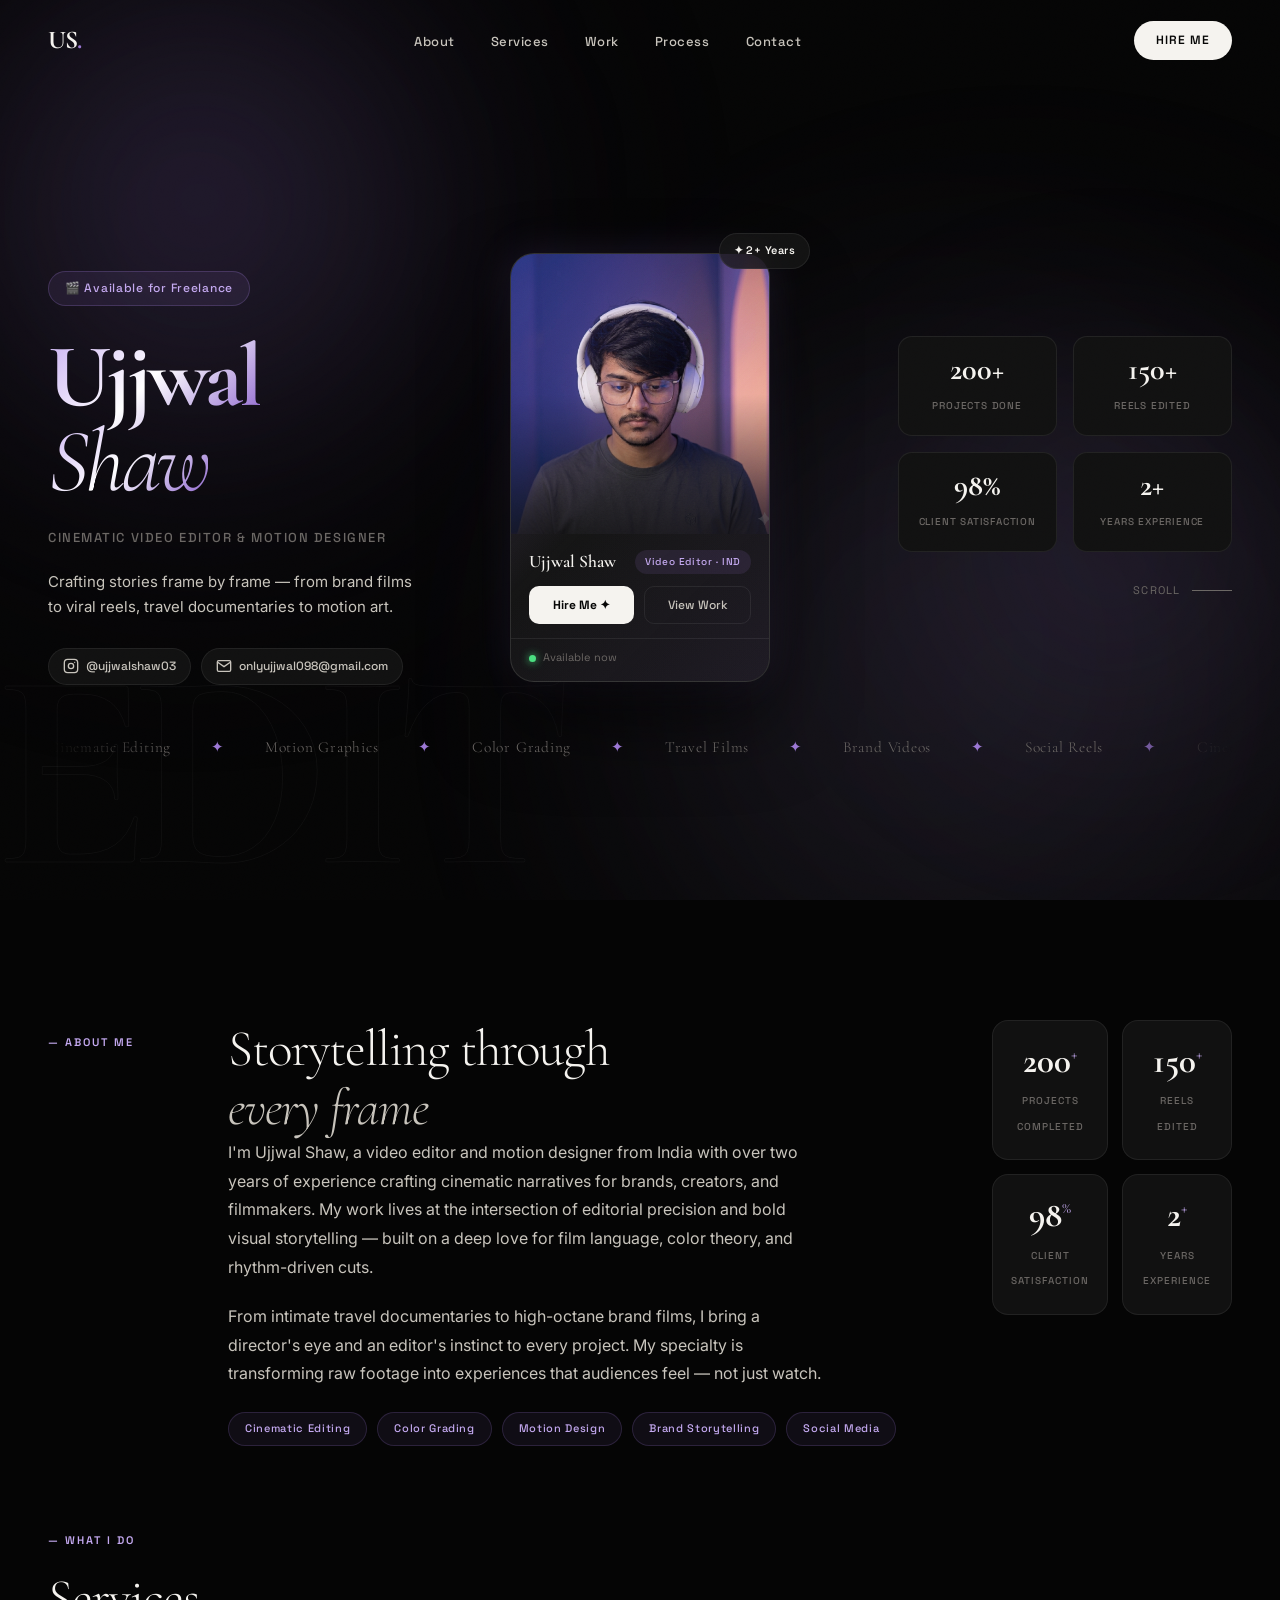
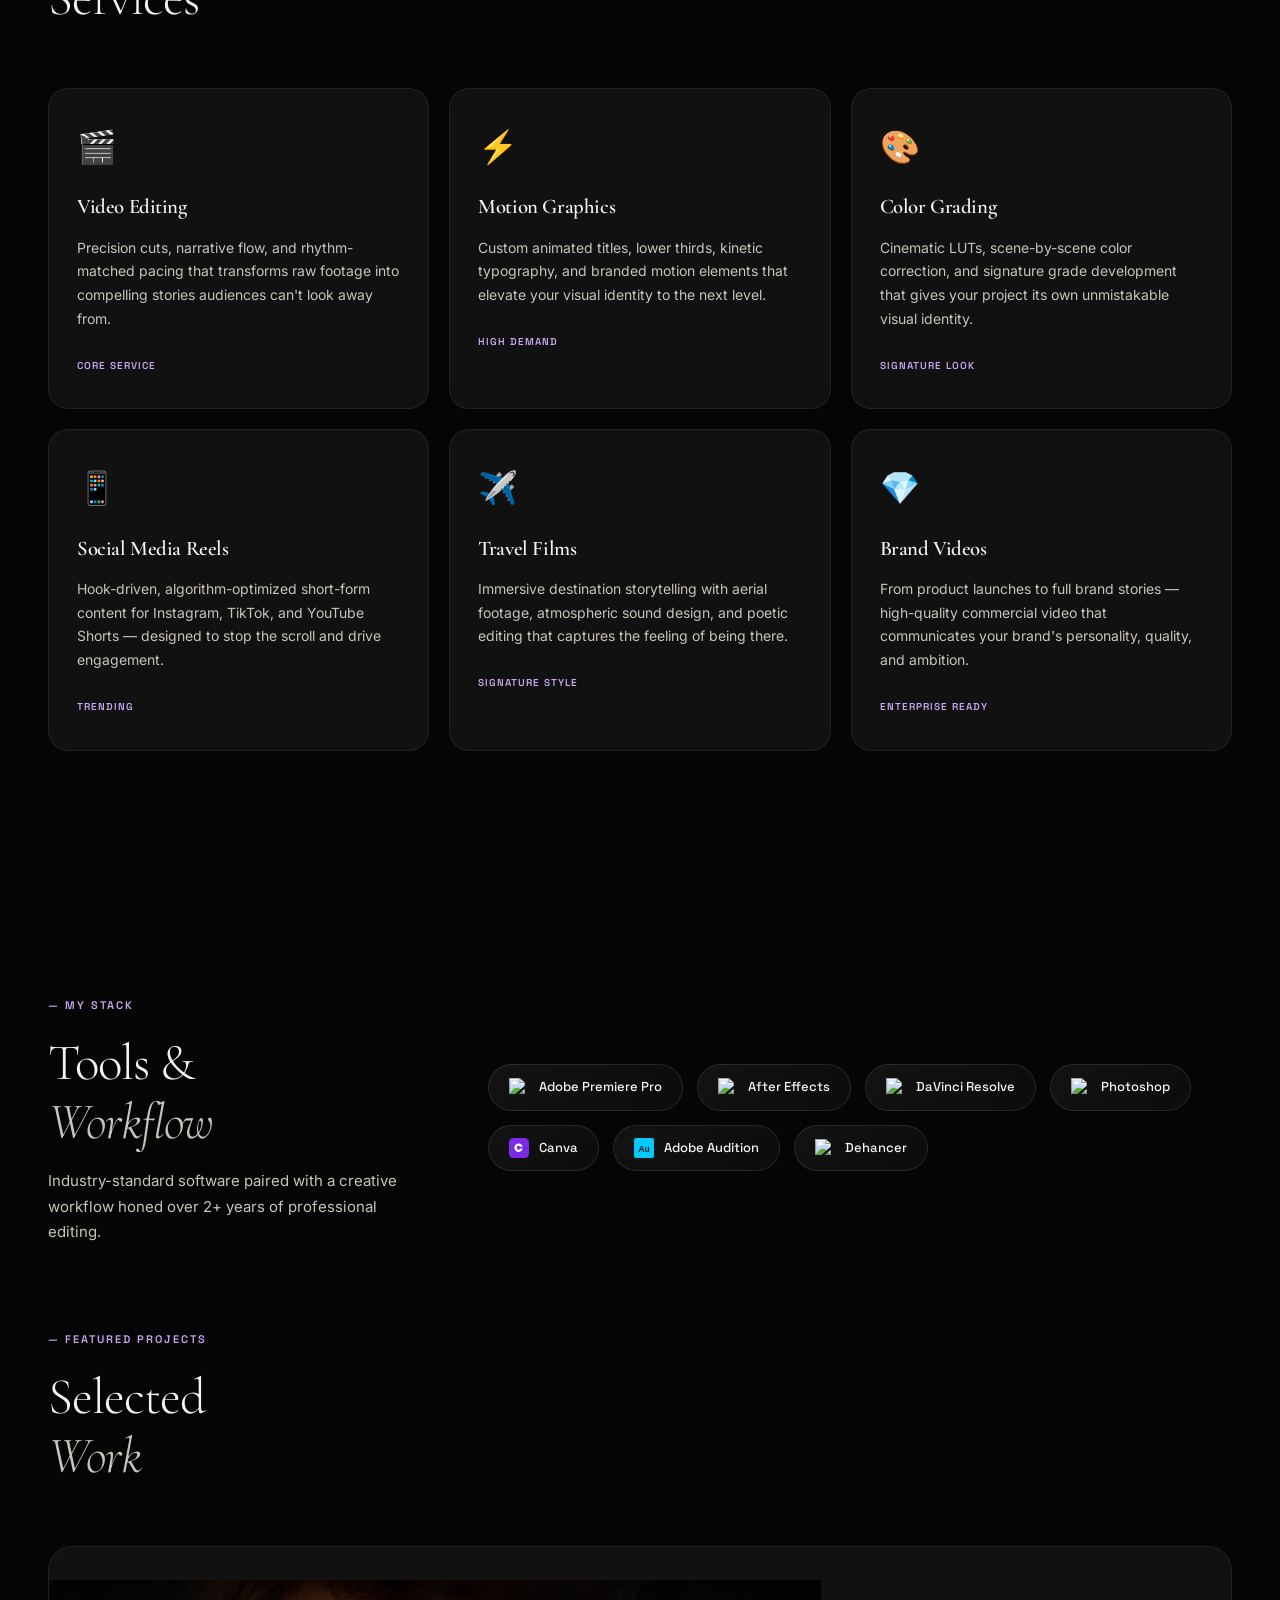
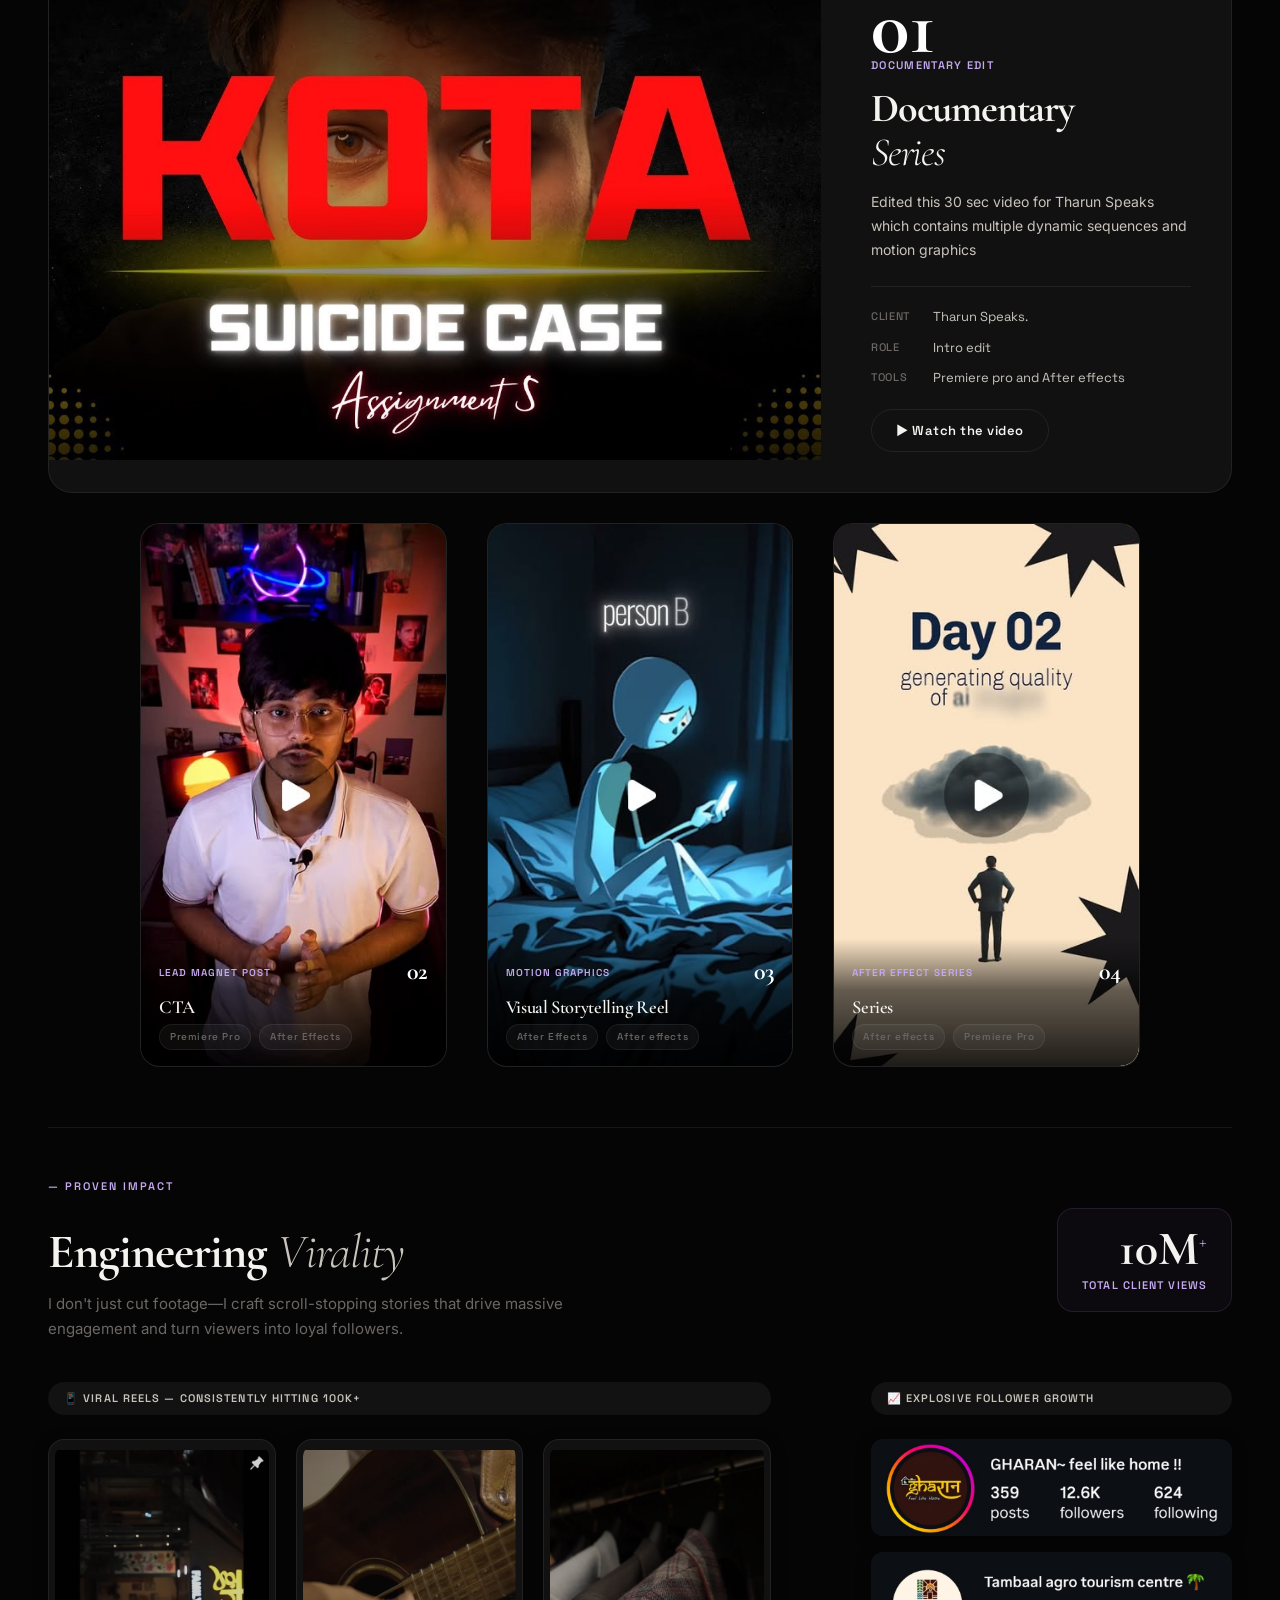
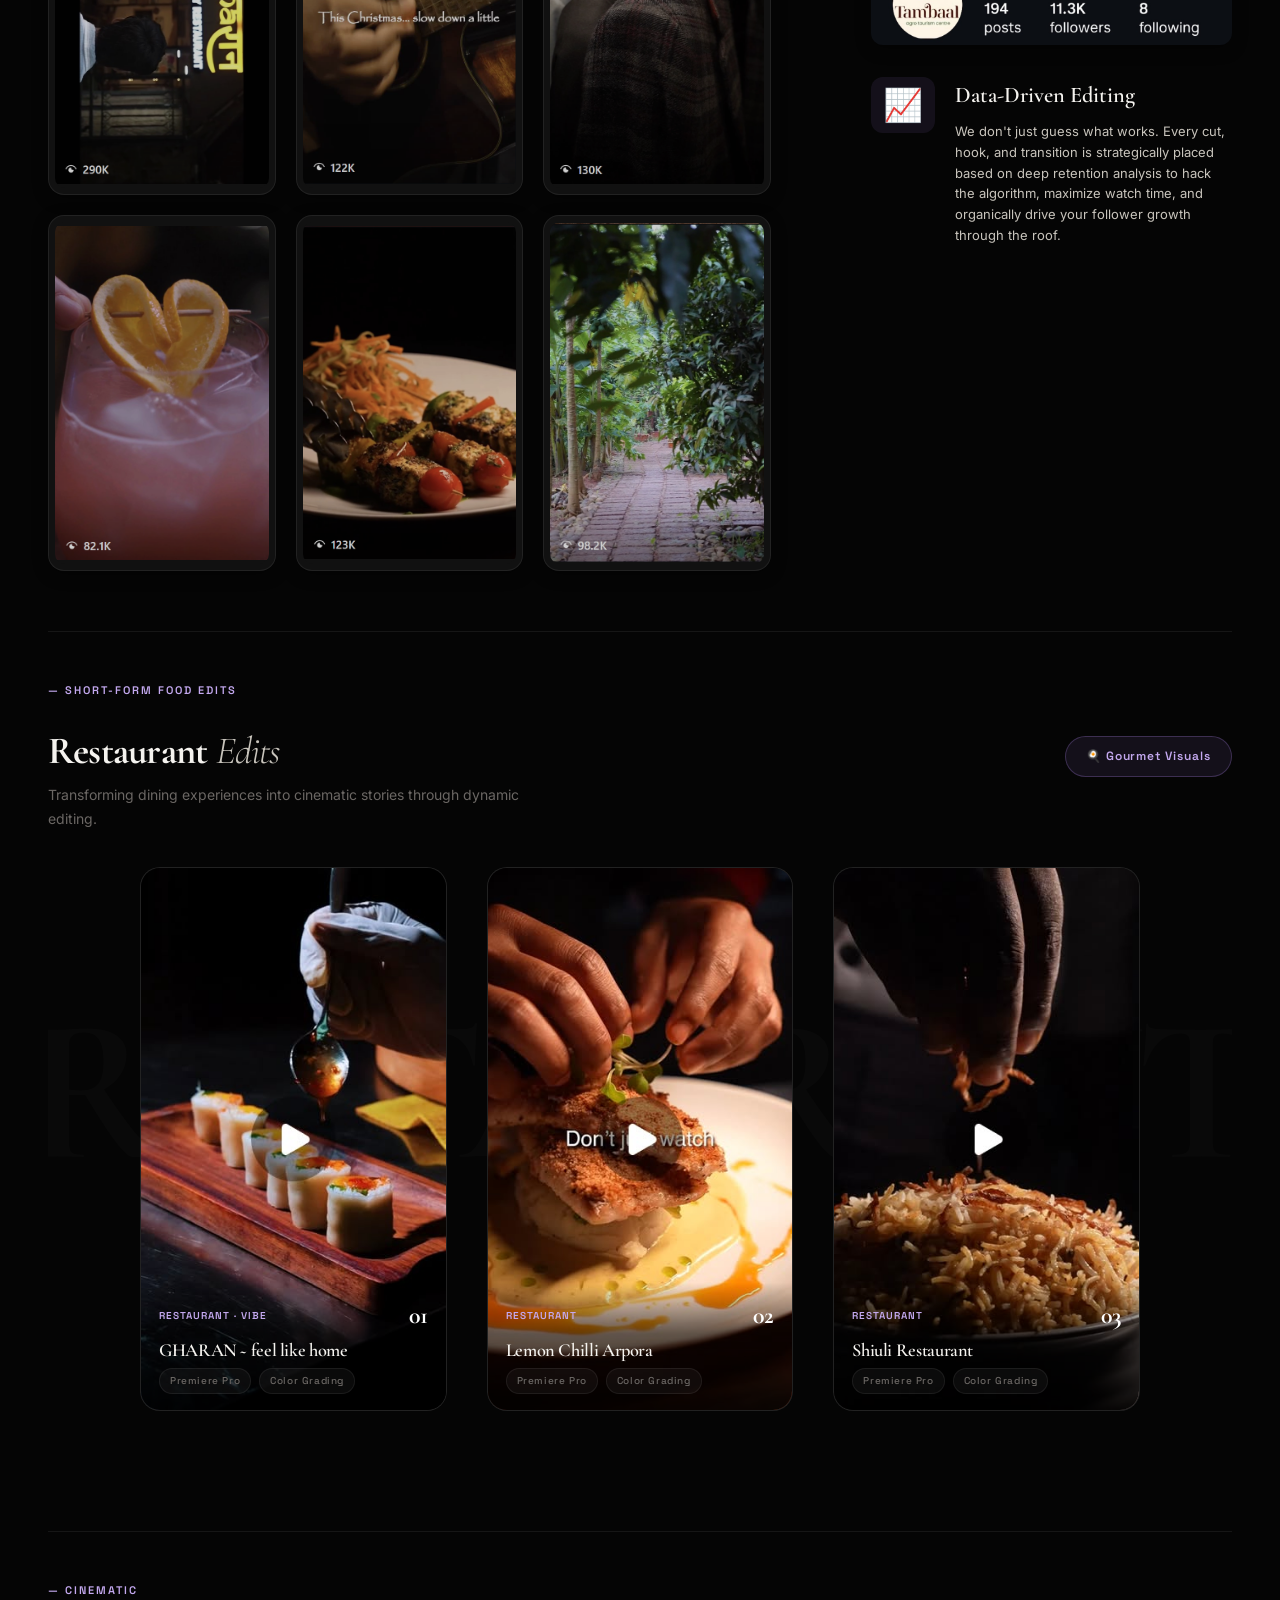
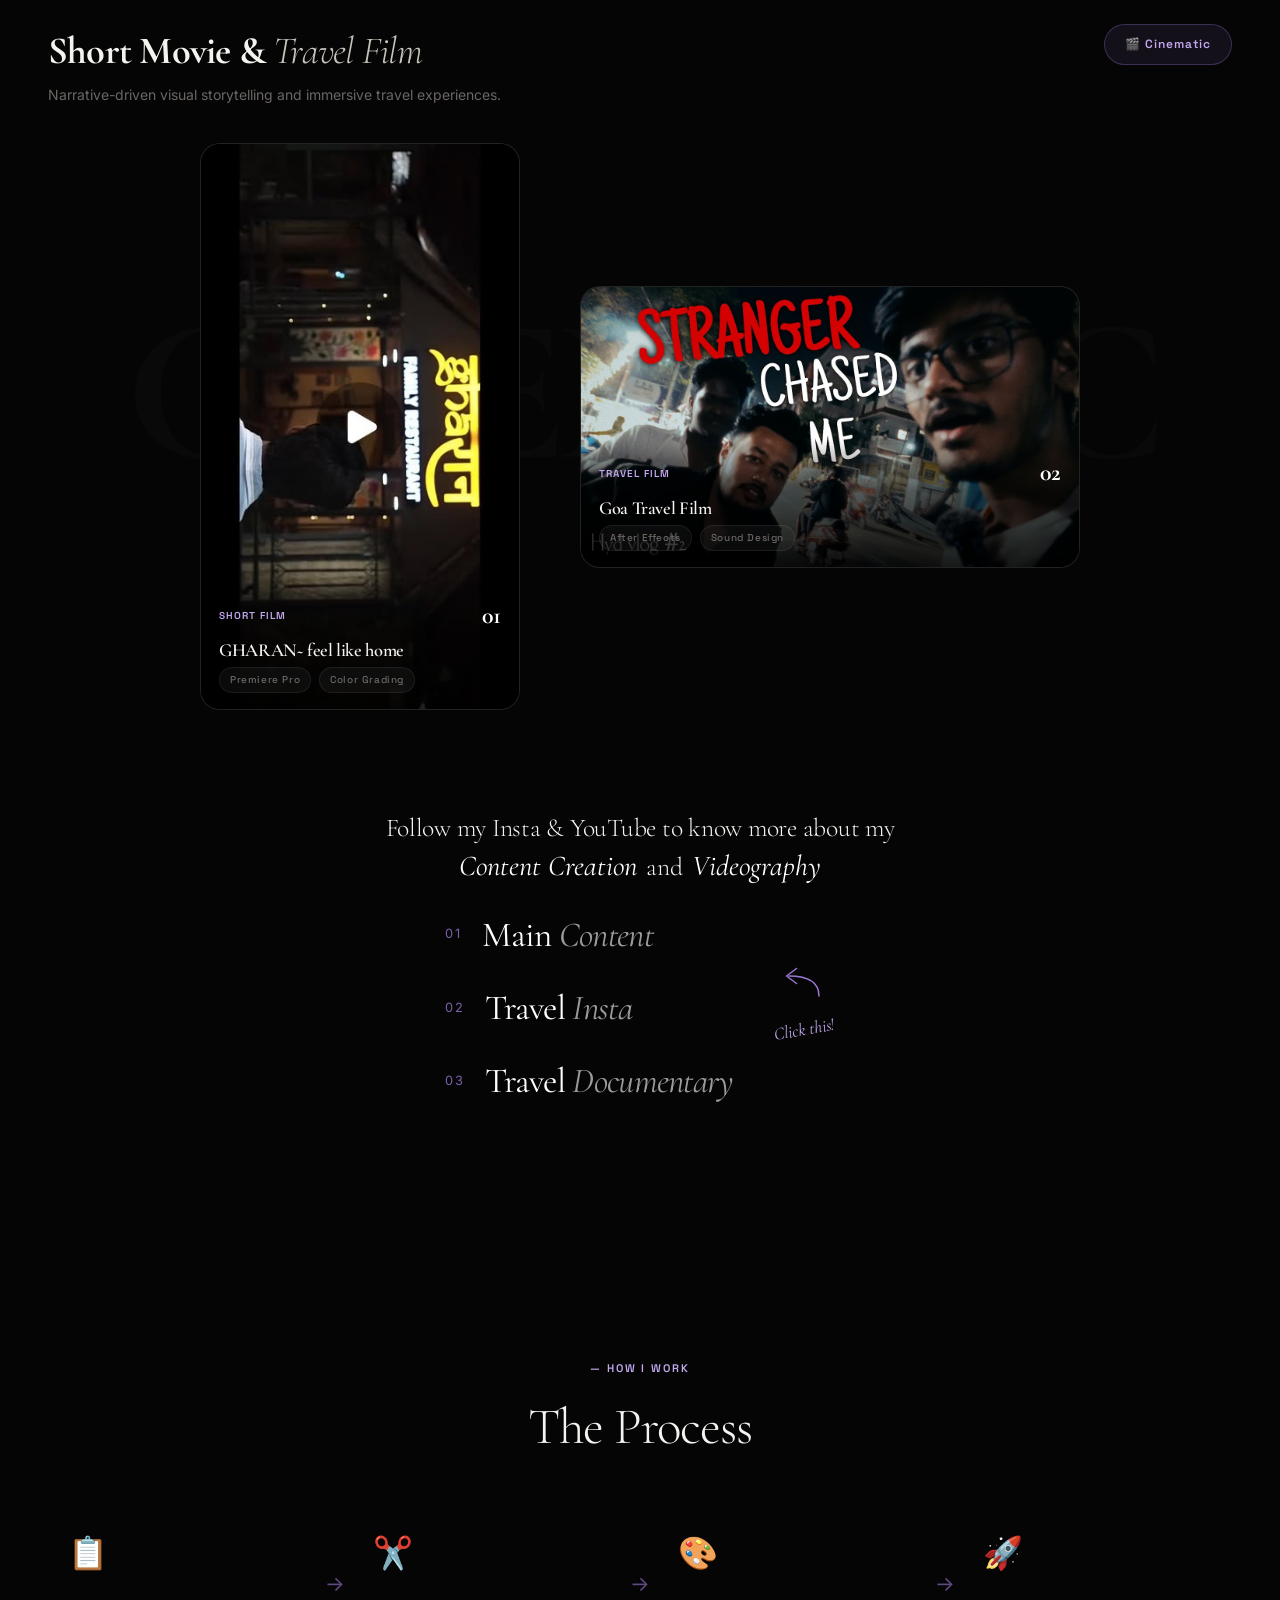
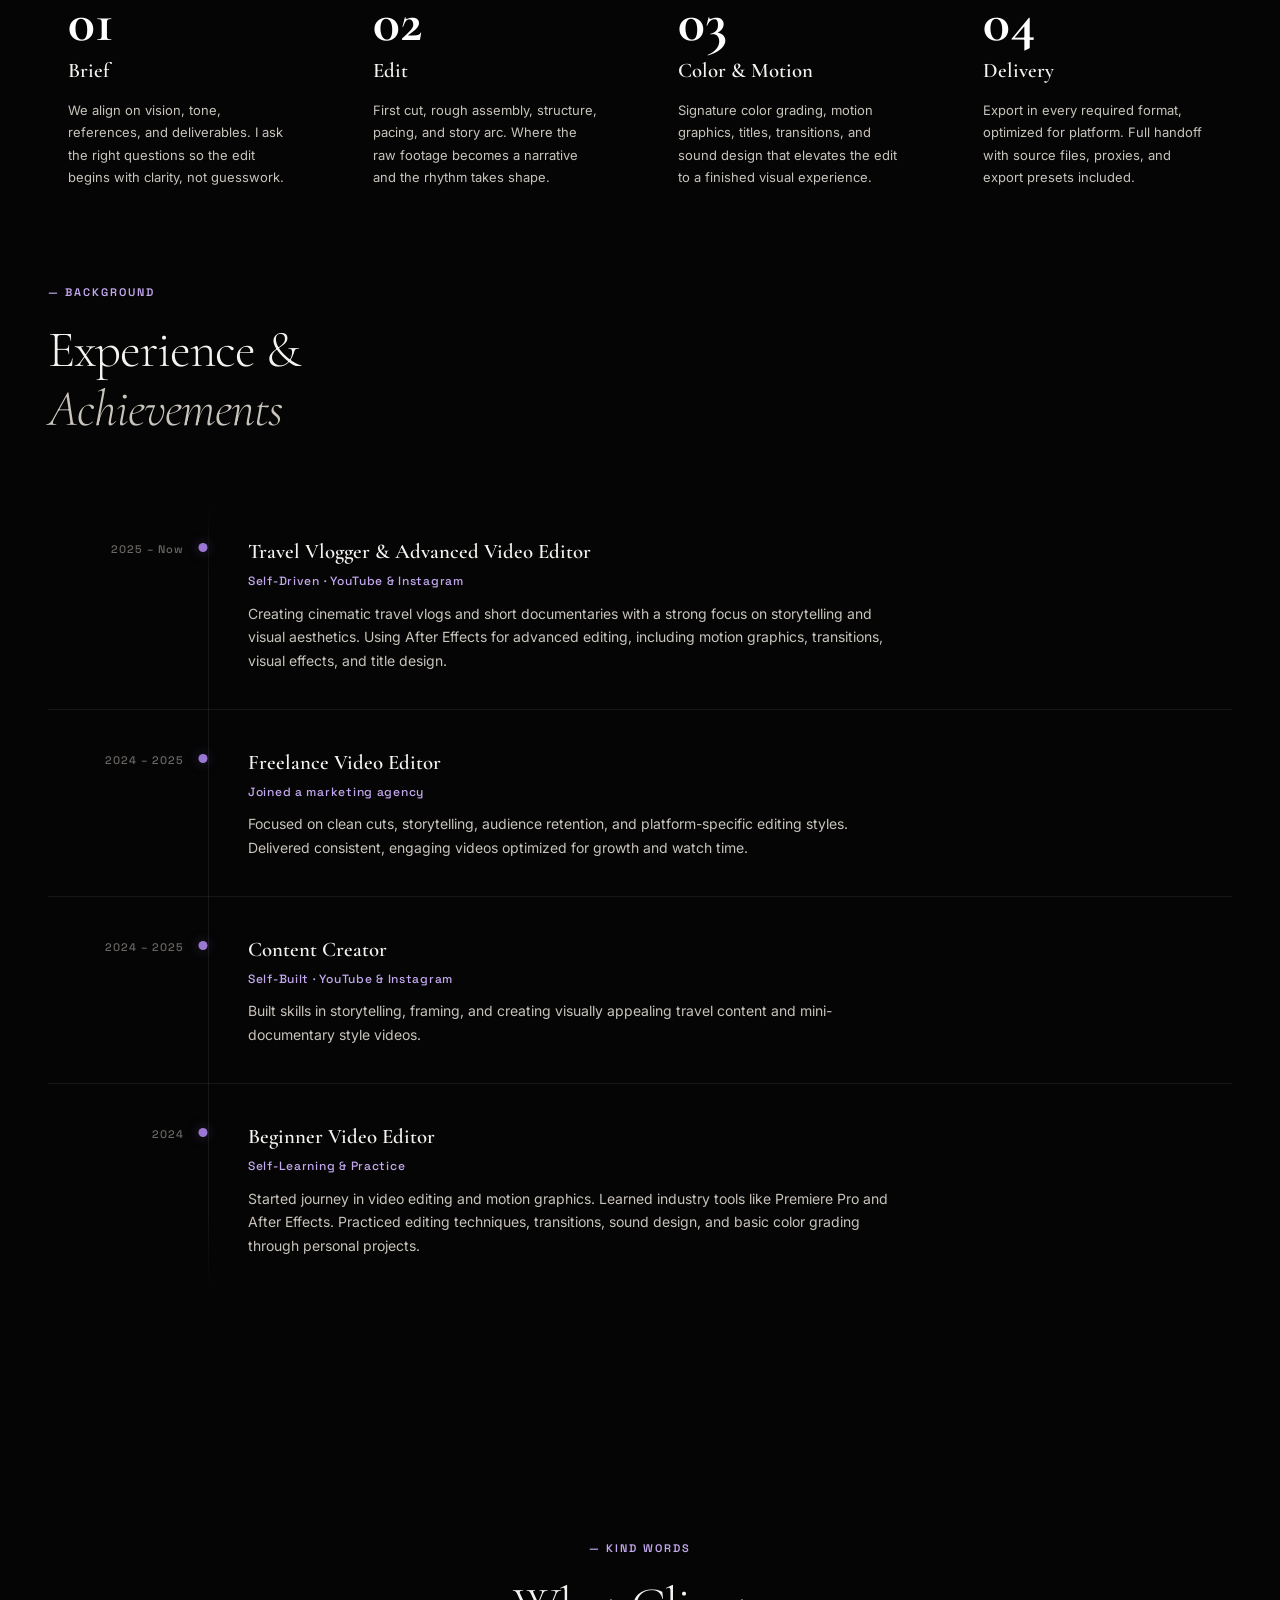
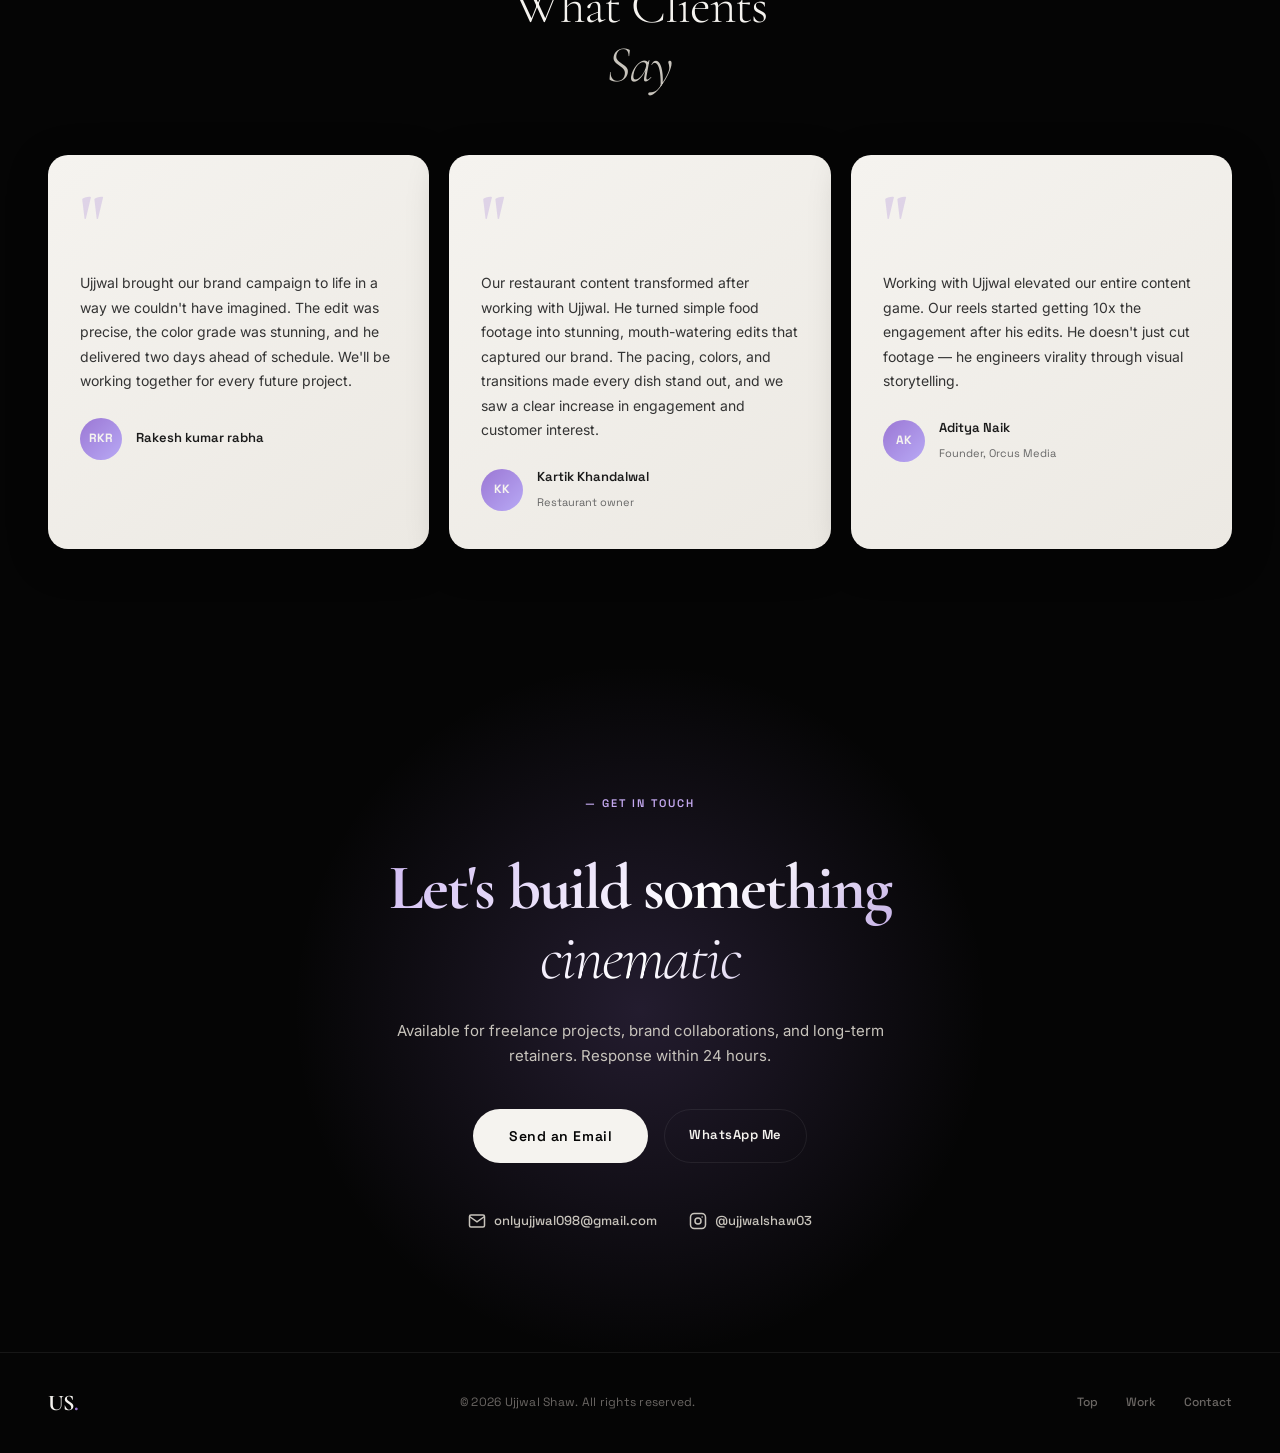
==== index.html @ ae660b30 "hello" ====
<!DOCTYPE html>
<html lang="en">
<head>
  <meta charset="UTF-8" />
  <meta name="viewport" content="width=device-width, initial-scale=1.0, viewport-fit=cover" />
  <meta name="theme-color" content="#0a0a0a" />
  <meta name="apple-mobile-web-app-capable" content="yes" />
  <meta name="apple-mobile-web-app-status-bar-style" content="black-translucent" />
  <meta name="description" content="Ujjwal Shaw — Cinematic Video Editor & Motion Designer. Specializing in brand films, social reels, travel documentaries, and motion graphics. Available for freelance." />
  <title>Ujjwal Shaw — Cinematic Video Editor</title>
  <link rel="preconnect" href="https://fonts.googleapis.com" />
  <link rel="preconnect" href="https://fonts.gstatic.com" crossorigin />
  <link href="https://fonts.googleapis.com/css2?family=Cormorant+Garamond:ital,wght@0,300;0,400;0,600;0,700;1,300;1,600&family=Inter:wght@300;400;500;600&family=Space+Grotesk:wght@300;400;500;600;700&display=swap" rel="stylesheet" />
  <link rel="stylesheet" href="style.css" />
</head>
<body>

  <!-- Grain overlay -->
  <div class="grain-overlay" aria-hidden="true"></div>

  <!-- Ambient Background Animation -->
  <div class="ambient-bg" aria-hidden="true">
    <div class="ambient-orb orb-1"></div>
    <div class="ambient-orb orb-2"></div>
    <div class="ambient-orb orb-3"></div>
  </div>

  <!-- ===== NAV ===== -->
  <nav class="nav" id="nav">
    <div class="nav-inner">
      <a href="#" class="nav-logo">US<span class="logo-dot">.</span></a>
      <ul class="nav-links" id="navLinks">
        <li><a href="#about">About</a></li>
        <li><a href="#services">Services</a></li>
        <li><a href="#work">Work</a></li>
        <li><a href="#process">Process</a></li>
        <li><a href="#contact">Contact</a></li>
      </ul>
      <a href="#contact" class="nav-cta">Hire Me</a>
      <button class="nav-burger" id="navBurger" aria-label="Toggle menu">
        <span></span><span></span><span></span>
      </button>
    </div>
  </nav>

  <!-- ===== HERO ===== -->
  <section class="hero" id="hero">
    <!-- Glow orbs -->
    <div class="glow glow-1" aria-hidden="true"></div>
    <div class="glow glow-2" aria-hidden="true"></div>

    <!-- Oversized background letters -->
    <div class="hero-bg-text" aria-hidden="true">EDIT</div>

    <div class="hero-content">
      <!-- Left column -->
      <div class="hero-left" data-parallax="0.05">
        <div class="hero-badge float-1">🎬 Available for Freelance</div>
        <h1 class="hero-title">
          <span class="chrome-text">Ujjwal</span><br />
          <span class="chrome-text italic-serif">Shaw</span>
        </h1>
        <p class="hero-role">Cinematic Video Editor &amp; Motion Designer</p>
        <p class="hero-bio">
          Crafting stories frame by frame — from brand films to viral reels,
          travel documentaries to motion art.
        </p>
      <div class="hero-socials">
  <a href="https://www.instagram.com/ujjwalshaw03/" class="social-chip" id="hero-instagram" target="_blank" rel="noopener noreferrer">
    <svg width="16" height="16" viewBox="0 0 24 24" fill="none" stroke="currentColor" stroke-width="2"><rect x="2" y="2" width="20" height="20" rx="5"/><circle cx="12" cy="12" r="4"/><circle cx="17.5" cy="6.5" r="1" fill="currentColor" stroke="none"/></svg>
    @ujjwalshaw03
  </a>
  
  <a href="https://mail.google.com/mail/u/0/#inbox?compose=new" class="social-chip" id="hero-email" target="_blank" rel="noopener noreferrer">
    <svg width="16" height="16" viewBox="0 0 24 24" fill="none" stroke="currentColor" stroke-width="2"><path d="M4 4h16c1.1 0 2 .9 2 2v12c0 1.1-.9 2-2 2H4c-1.1 0-2-.9-2-2V6c0-1.1.9-2 2-2z"/><polyline points="22,6 12,13 2,6"/></svg>
    onlyujjwal098@gmail.com
  </a>
</div>
      </div>

      <!-- Center card -->
      <div class="hero-card-wrap" data-parallax="0.02">
        <div class="hero-card" id="heroCard">
          <div class="card-glow"></div>
          <div class="card-img-wrap">
            <img src="assets/12.png" alt="Ujjwal Shaw — Video Editor" class="card-img" id="cardPortrait" />
            <div class="card-img-overlay"></div>
          </div>
          <div class="card-info">
            <span class="card-name">Ujjwal Shaw</span>
            <span class="card-tag">Video Editor · IND</span>
          </div>
          <div class="card-actions">
            <button class="btn-accept" id="btnHire">Hire Me ✦</button>
            <button class="btn-decline" id="btnWork">View Work</button>
          </div>
          <div class="card-status">
            <span class="status-dot"></span> Available now
          </div>
        </div>
        <div class="hero-floating-badge float-2" aria-hidden="true">✦ 2+ Years</div>
       
      </div>

      <!-- Right column -->
      <div class="hero-right" data-parallax="0.04">
        <div class="hero-stats-col">
          <div class="hstat">
            <span class="hstat-num">200+</span>
            <span class="hstat-lbl">Projects Done</span>
          </div>
          <div class="hstat">
            <span class="hstat-num">150+</span>
            <span class="hstat-lbl">Reels Edited</span>
          </div>
          <div class="hstat">
            <span class="hstat-num">98%</span>
            <span class="hstat-lbl">Client Satisfaction</span>
          </div>
          <div class="hstat">
            <span class="hstat-num">2+</span>
            <span class="hstat-lbl">Years Experience</span>
          </div>
        </div>
        <div class="scroll-hint">
          <span>Scroll</span>
          <div class="scroll-line"></div>
        </div>
      </div>
    </div>

    <div class="hero-ticker" aria-hidden="true">
      <div class="ticker-track">
        <span>Cinematic Editing</span><span class="sep">✦</span>
        <span>Motion Graphics</span><span class="sep">✦</span>
        <span>Color Grading</span><span class="sep">✦</span>
        <span>Travel Films</span><span class="sep">✦</span>
        <span>Brand Videos</span><span class="sep">✦</span>
        <span>Social Reels</span><span class="sep">✦</span>
        <span>Cinematic Editing</span><span class="sep">✦</span>
        <span>Motion Graphics</span><span class="sep">✦</span>
        <span>Color Grading</span><span class="sep">✦</span>
        <span>Travel Films</span><span class="sep">✦</span>
        <span>Brand Videos</span><span class="sep">✦</span>
        <span>Social Reels</span><span class="sep">✦</span>
      </div>
    </div>
  </section>

  <!-- ===== ABOUT ===== -->
  <section class="about section-pad" id="about">
    <div class="container">
      <div class="about-grid">
        <div class="about-label-col">
          <span class="section-label">— About Me</span>
        </div>
        <div class="about-text-col">
          <h2 class="section-title">Storytelling through<br /><em>every frame</em></h2>
          <p class="about-body">
            I'm Ujjwal Shaw, a video editor and motion designer from India with over two years of 
            experience crafting cinematic narratives for brands, creators, and filmmakers. My work lives 
            at the intersection of editorial precision and bold visual storytelling — built on a deep love 
            for film language, color theory, and rhythm-driven cuts.
          </p>
          <p class="about-body">
            From intimate travel documentaries to high-octane brand films, I bring a director's eye and 
            an editor's instinct to every project. My specialty is transforming raw footage into 
            experiences that audiences feel — not just watch.
          </p>
          <div class="about-tags">
            <span class="tag">Cinematic Editing</span>
            <span class="tag">Color Grading</span>
            <span class="tag">Motion Design</span>
            <span class="tag">Brand Storytelling</span>
            <span class="tag">Social Media</span>
          </div>
        </div>
        <div class="about-stats-col">
          <div class="stat-card">
            <span class="stat-n">200<sup>+</sup></span>
            <span class="stat-l">Projects Completed</span>
          </div>
          <div class="stat-card">
            <span class="stat-n">150<sup>+</sup></span>
            <span class="stat-l">Reels Edited</span>
          </div>
          <div class="stat-card">
            <span class="stat-n">98<sup>%</sup></span>
            <span class="stat-l">Client Satisfaction</span>
          </div>
          <div class="stat-card">
            <span class="stat-n">2<sup>+</sup></span>
            <span class="stat-l">Years Experience</span>
          </div>
        </div>
      </div>
    </div>
  </section>

  <!-- ===== SERVICES ===== -->
  <section class="services section-pad" id="services">
    <div class="container">
      <div class="section-header">
        <span class="section-label">— What I Do</span>
        <h2 class="section-title">Services</h2>
      </div>
      <div class="services-grid">

        <div class="svc-card" id="svc-editing">
          <div class="svc-icon">🎬</div>
          <h3 class="svc-title">Video Editing</h3>
          <p class="svc-desc">Precision cuts, narrative flow, and rhythm-matched pacing that transforms raw footage into compelling stories audiences can't look away from.</p>
          <span class="svc-tag">Core Service</span>
        </div>

        <div class="svc-card" id="svc-motion">
          <div class="svc-icon">⚡</div>
          <h3 class="svc-title">Motion Graphics</h3>
          <p class="svc-desc">Custom animated titles, lower thirds, kinetic typography, and branded motion elements that elevate your visual identity to the next level.</p>
          <span class="svc-tag">High Demand</span>
        </div>

        <div class="svc-card" id="svc-color">
          <div class="svc-icon">🎨</div>
          <h3 class="svc-title">Color Grading</h3>
          <p class="svc-desc">Cinematic LUTs, scene-by-scene color correction, and signature grade development that gives your project its own unmistakable visual identity.</p>
          <span class="svc-tag">Signature Look</span>
        </div>

        <div class="svc-card" id="svc-reels">
          <div class="svc-icon">📱</div>
          <h3 class="svc-title">Social Media Reels</h3>
          <p class="svc-desc">Hook-driven, algorithm-optimized short-form content for Instagram, TikTok, and YouTube Shorts — designed to stop the scroll and drive engagement.</p>
          <span class="svc-tag">Trending</span>
        </div>

        <div class="svc-card" id="svc-travel">
          <div class="svc-icon">✈️</div>
          <h3 class="svc-title">Travel Films</h3>
          <p class="svc-desc">Immersive destination storytelling with aerial footage, atmospheric sound design, and poetic editing that captures the feeling of being there.</p>
          <span class="svc-tag">Signature Style</span>
        </div>

        <div class="svc-card" id="svc-brand">
          <div class="svc-icon">💎</div>
          <h3 class="svc-title">Brand Videos</h3>
          <p class="svc-desc">From product launches to full brand stories — high-quality commercial video that communicates your brand's personality, quality, and ambition.</p>
          <span class="svc-tag">Enterprise Ready</span>
        </div>

      </div>
    </div>
  </section>

  <!-- ===== TOOLS ===== -->
  <section class="tools section-pad" id="tools">
    <div class="container">
      <div class="tools-inner">
        <div class="tools-text">
          <span class="section-label">— My Stack</span>
          <h2 class="section-title">Tools &amp;<br /><em>Workflow</em></h2>
          <p class="tools-sub">Industry-standard software paired with a creative workflow honed over 2+ years of professional editing.</p>
        </div>
        <div class="tools-badges">
          <div class="tool-chip" id="tool-premiere">
            <img src="https://upload.wikimedia.org/wikipedia/commons/4/40/Adobe_Premiere_Pro_CC_icon.svg" alt="Premiere Pro" width="20" height="20" class="tool-svg">
            Adobe Premiere Pro
          </div>
          <div class="tool-chip" id="tool-ae">
            <img src="https://upload.wikimedia.org/wikipedia/commons/c/cb/Adobe_After_Effects_CC_icon.svg" alt="After Effects" width="20" height="20" class="tool-svg">
            After Effects
          </div>
          <div class="tool-chip" id="tool-davinci">
            <img src="https://cdn.simpleicons.org/davinciresolve" alt="DaVinci Resolve" width="20" height="20" class="tool-svg">
            DaVinci Resolve
          </div>
          <div class="tool-chip" id="tool-ps">
            <img src="https://upload.wikimedia.org/wikipedia/commons/a/af/Adobe_Photoshop_CC_icon.svg" alt="Photoshop" width="20" height="20" class="tool-svg">
            Photoshop
          </div>
          <div class="tool-chip" id="tool-canva">
<svg width="20" height="20" viewBox="0 0 100 100" xmlns="http://www.w3.org/2000/svg">
  <rect width="100" height="100" rx="22" fill="#7D2AE8"/>
  <path d="M68 52c-2 10-10 18-20 18-12 0-21-9-21-21s9-21 21-21c10 0 18 6 20 16h-13c-1-3-4-5-7-5-5 0-9 4-9 10s4 10 9 10c3 0 6-2 7-7z" fill="white"/>
</svg>
            Canva
          </div>
          <div class="tool-chip" id="tool-audition">
          <svg width="20" height="20" viewBox="0 0 100 100" xmlns="http://www.w3.org/2000/svg">
  <rect width="100" height="100" rx="10" fill="#00C8FF"/>
  <text x="50" y="68" font-family="Arial, sans-serif" font-size="42" font-weight="bold"
        text-anchor="middle" fill="#001A1A">Au</text>
</svg>
            Adobe Audition
          </div>
          <div class="tool-chip" id="tool-dehancer">
            <img src="https://upload.wikimedia.org/wikipedia/commons/5/55/DehancerAppLogo.png" alt="Dehancer" width="20" height="20" class="tool-svg">
            Dehancer
          </div>
        </div>
      </div>
    </div>
  </section>

  <!-- ===== WORK ===== -->
  <section class="work section-pad" id="work">
    <div class="container">
      <div class="section-header">
        <span class="section-label">— Featured Projects</span>
        <h2 class="section-title">Selected<br /><em>Work</em></h2>
      </div>

      <!-- Showcase hero project -->
      <div class="work-showcase" id="proj-showcase">
        <div class="showcase-img-wrap">
          <img src="assets/project_documentary.jpg" alt="Documentary Edit — Kota Suicide Case" class="showcase-img" />
          <div class="showcase-overlay">
            <!-- ✏️ Replace the URL below with your YouTube/Vimeo link -->
            <button class="showcase-play video-trigger" id="proj-play-1"
              data-video="https://youtu.be/pB8aQAGcVSE?si=39SH3oRmICyATXp0"
              aria-label="Play Documentary style edit">
              ▶
            </button>
          </div>
        </div>
        <div class="showcase-info">
          <span class="proj-num">01</span>
          <span class="proj-cat">Documentary Edit</span>
          <h3 class="proj-title">Documentary<br /><em>Series</em></h3>
          <p class="proj-desc">Edited this 30 sec video for Tharun Speaks which contains multiple dynamic sequences and motion graphics</p>
          <div class="proj-meta">
            <div class="proj-meta-item"><span>Client</span>Tharun Speaks.</div>
            <div class="proj-meta-item"><span>Role</span>Intro edit</div>
            <div class="proj-meta-item"><span>Tools</span>Premiere pro and After effects</div>
          </div>
          
          <!-- ✏️ Replace the URL below with your YouTube/Vimeo link -->
          <button class="btn-outline video-trigger" id="proj-case-1"
            data-video="https://youtu.be/pB8aQAGcVSE?si=39SH3oRmICyATXp0">
            ▶ Watch the video
          </button>
        </div>
      </div>

      <!-- Project grid -->
      <div class="work-grid restaurant-grid">

        <div class="proj-card" id="proj-fashion">
          <div class="proj-card-img-wrap">
            <img src="assets/thumb_reel1.jpg" alt="CTA" class="proj-card-img" />
            <div class="proj-card-overlay">
              <button class="proj-card-cta video-trigger" id="proj-case-2"
                data-video="https://www.instagram.com/reel/DN5F4ySZH4K/">▶ Watch</button>
            </div>
            <div class="proj-card-body">
              <div class="proj-card-top">
                <span class="proj-cat-sm">Lead Magnet Post</span>
                <span class="proj-num-sm">02</span>
              </div>
              <h3 class="proj-card-title">CTA</h3>
              <div class="proj-tools">
                <span>Premiere Pro</span>
                <span>After Effects</span>
              </div>
            </div>
          </div>
        </div>

        <div class="proj-card" id="proj-motion">
          <div class="proj-card-img-wrap">
            <img src="assets/thumb_reel2.jpg" alt="Visual Storytelling Reel" class="proj-card-img" />
            <div class="proj-card-overlay">
              <button class="proj-card-cta video-trigger" id="proj-case-3"
                data-video="https://www.instagram.com/reel/DOQKI53Eprv/">
                ▶ Watch</button>
            </div>
            <div class="proj-card-body">
              <div class="proj-card-top">
                <span class="proj-cat-sm">Motion Graphics</span>
                <span class="proj-num-sm">03</span>
              </div>
              <h3 class="proj-card-title">Visual Storytelling Reel</h3>
              <div class="proj-tools">
                <span>After Effects</span>
                <span>After effects</span>
              </div>
            </div>
          </div>
        </div>

        <div class="proj-card proj-card-portrait" id="proj-social">
          <div class="proj-card-img-wrap">
            <img src="assets/thumb_reel3.jpg" alt="Series" class="proj-card-img" />
            <div class="proj-card-overlay">
              <button class="proj-card-cta video-trigger" id="proj-case-4"
                data-video="https://www.instagram.com/reel/DLHYmmTyfmg/
">▶ Watch</button>
            </div>
            <div class="proj-card-body">
              <div class="proj-card-top">
                <span class="proj-cat-sm">After effect Series</span>
                <span class="proj-num-sm">04</span>
              </div>
              <h3 class="proj-card-title">Series</h3>
              <div class="proj-tools">
                <span>After effects</span>
                <span>Premiere Pro</span>
              </div>
            </div>
          </div>
        </div>

      </div><!-- /work-grid -->

      <!-- ── CLIENT RESULTS ── -->
      <div class="results-section" id="results">

        <!-- Header row -->
        <div class="results-header">
          <div class="results-header-left">
            <span class="section-label">— Proven Impact</span>
            <h3 class="results-title">Engineering <em>Virality</em></h3>
            <p class="results-sub">I don't just cut footage—I craft scroll-stopping stories that drive massive engagement and turn viewers into loyal followers.</p>
          </div>
          <div class="results-mega-stat">
            <span class="results-mega-num">10M<sup>+</sup></span>
            <span class="results-mega-lbl">Total Client Views</span>
          </div>
        </div>

        <!-- Side-by-side content grid -->
        <div class="results-content-split">
          
          <!-- Left side: 5 Reel Screenshots -->
          <div class="results-split-left">
            <div class="results-label-pill">📱 Viral Reels — Consistently hitting 100K+</div>
            <div class="reel-shots-grid">

              <!-- ✏️ Replace src with your screenshot — e.g. assets/result_reel1.jpg -->
              <div class="reel-shot-card" id="rshot-1">
                <div class="reel-shot-frame">
                  <img src="assets/result_reel1.png" alt="Client reel — 100K+ views" class="reel-shot-img" />
                </div>
              </div>

              <div class="reel-shot-card" id="rshot-2">
                <div class="reel-shot-frame">
                  <img src="assets/result_reel2.png" alt="Client reel — 200K+ views" class="reel-shot-img" />
                </div>
              </div>

              <div class="reel-shot-card" id="rshot-3">
                <div class="reel-shot-frame">
                  <img src="assets/result_reel3.png" alt="Client reel — 150K+ views" class="reel-shot-img" />
                </div>
              </div>

              <div class="reel-shot-card" id="rshot-4">
                <div class="reel-shot-frame">
                  <img src="assets/result_reel4.png" alt="Client reel — 300K+ views" class="reel-shot-img" />
                </div>
              </div>

              <div class="reel-shot-card" id="rshot-5">
                <div class="reel-shot-frame">
                  <img src="assets/result_reel5.png" alt="Client reel — 500K+ views" class="reel-shot-img" />
                </div>
              </div>

              <div class="reel-shot-card" id="rshot-6">
                <div class="reel-shot-frame">
                  <img src="assets/result_reel6.jpg" alt="Client reel — 100K+ views" class="reel-shot-img" />
                </div>
              </div>

            </div>
          </div>

          <!-- Right side: Follower Growth -->
          <div class="results-split-right">
            <div class="results-label-pill">📈 Explosive Follower Growth</div>
            <div class="followers-grid-stacked">

              <!-- ✏️ Replace src with your follower screenshot -->
              <div class="follower-shot-card" id="fshot-1">
                <img src="assets/result_followers1.jpg" alt="Client followers screenshot" class="follower-shot-img" />
              </div>

              <div class="follower-shot-card" id="fshot-2">
                <img src="assets/result_followers2.jpg" alt="Client followers screenshot" class="follower-shot-img" />
              </div>

            </div>

            <!-- Trust Box -->
            <div class="results-trust-box">
              <div class="trust-icon">📈</div>
              <div class="trust-content">
                <h4 class="trust-title">Data-Driven Editing</h4>
                <p class="trust-desc">We don't just guess what works. Every cut, hook, and transition is strategically placed based on deep retention analysis to hack the algorithm, maximize watch time, and organically drive your follower growth through the roof.</p>
              </div>
            </div>

          </div>

        </div>

      </div><!-- /results-section -->

      <!-- ── Restaurant Edits ── -->
      <div class="intern-section">
        <div class="intern-section-header">
          <div class="intern-header-left">
            <span class="section-label">— Short-Form Food Edits</span>
            <h3 class="intern-title">Restaurant <em>Edits</em></h3>
            <p class="intern-sub">Transforming dining experiences into cinematic stories through dynamic editing.</p>
          </div>
          <span class="intern-badge">🍳 Gourmet Visuals</span>
        </div>

        <div class="work-grid restaurant-grid">

          <div class="proj-card proj-card-portrait" id="rest-1">
            <div class="proj-card-img-wrap">
              <img src="assets/thumb_rest1.jpg" alt="GHARAN Restaurant Edit" class="proj-card-img" />
              <div class="proj-card-overlay">
                <button class="proj-card-cta video-trigger" id="rest-play-1"
                  data-video="https://www.instagram.com/reel/DKZ1s1vBoD4/">▶ Watch</button>
              </div>
              <div class="proj-card-body">
                <div class="proj-card-top">
                  <span class="proj-cat-sm">Restaurant · Vibe</span>
                  <span class="proj-num-sm">01</span>
                </div>
                <h3 class="proj-card-title">GHARAN ~ feel like home</h3>
                <div class="proj-tools">
                  <span>Premiere Pro</span>
                  <span>Color Grading</span>
                </div>
              </div>
            </div>
          </div>

          <div class="proj-card proj-card-portrait" id="rest-2">
            <div class="proj-card-img-wrap">
              <img src="assets/thumb_rest2.jpg" alt="Lemon Chilli Arpora Edit" class="proj-card-img" />
              <div class="proj-card-overlay">
                <button class="proj-card-cta video-trigger" id="rest-play-2"
                  data-video="https://www.instagram.com/reels/DUyea1bDTLE/">▶ Watch</button>
              </div>
              <div class="proj-card-body">
                <div class="proj-card-top">
                  <span class="proj-cat-sm">Restaurant</span>
                  <span class="proj-num-sm">02</span>
                </div>
                <h3 class="proj-card-title">Lemon Chilli Arpora</h3>
                <div class="proj-tools">
                  <span>Premiere Pro</span>
                  <span>Color Grading</span>
                </div>
              </div>
            </div>
          </div>

          <div class="proj-card proj-card-portrait" id="rest-3">
            <div class="proj-card-img-wrap">
              <img src="assets/thumb_rest3.jpg" alt="Shiuli Restaurant Edit" class="proj-card-img" />
              <div class="proj-card-overlay">
                <button class="proj-card-cta video-trigger" id="rest-play-3"
                  data-video="https://www.instagram.com/reels/DO1SI49kj3P/">▶ Watch</button>
              </div>
              <div class="proj-card-body">
                <div class="proj-card-top">
                  <span class="proj-cat-sm">Restaurant</span>
                  <span class="proj-num-sm">03</span>
                </div>
                <h3 class="proj-card-title">Shiuli Restaurant</h3>
                <div class="proj-tools">
                  <span>Premiere Pro</span>
                  <span>Color Grading</span>
                </div>
              </div>
            </div>
          </div>

        </div><!-- /intern work-grid -->
      </div><!-- /intern-section -->

      <!-- ── Short Movie & Travel Film ── -->
      <div class="intern-section cinematic-section">
        <div class="intern-section-header">
          <div class="intern-header-left">
            <span class="section-label">— Cinematic</span>
            <h3 class="intern-title">Short Movie & <em>Travel Film</em></h3>
            <p class="intern-sub">Narrative-driven visual storytelling and immersive travel experiences.</p>
          </div>
          <span class="intern-badge">🎬 Cinematic</span>
        </div>

        <div class="work-grid" style="display: flex; justify-content: center; align-items: center; gap: 60px; max-width: 1000px; margin: 0 auto; flex-wrap: wrap;">
          <div class="proj-card proj-card-portrait" id="cine-1" style="flex: 0 0 320px; max-width: 320px;">
            <div class="proj-card-img-wrap">
              <img src="assets/thumb_cine1.jpg" alt="GHARAN Short Film" class="proj-card-img" />
              <div class="proj-card-overlay">
                <button class="proj-card-cta video-trigger" id="cine-play-1"
                  data-video="https://www.instagram.com/reel/DPEr4Gvj1Df/">▶ Watch</button>
              </div>
              <div class="proj-card-body">
                <div class="proj-card-top">
                  <span class="proj-cat-sm">Short Film</span>
                  <span class="proj-num-sm">01</span>
                </div>
                <h3 class="proj-card-title">GHARAN~ feel like home</h3>
                <div class="proj-tools">
                  <span>Premiere Pro</span>
                  <span>Color Grading</span>
                </div>
              </div>
            </div>
          </div>

          <div class="proj-card" id="cine-2" style="flex: 0 0 500px; max-width: 500px;">
            <div class="proj-card-img-wrap" style="aspect-ratio: 16/9;">
              <img src="assets/thumb_cine2.jpg" alt="Travel Film" class="proj-card-img" style="min-height: unset; aspect-ratio: 16/9;" />
              <div class="proj-card-overlay">
                <button class="proj-card-cta video-trigger" id="cine-play-2"
                  data-video="https://youtu.be/cx_tG-e0Czo?si=2NeByKNGbbSCt8J1">▶ Watch</button>
              </div>
              <div class="proj-card-body">
                <div class="proj-card-top">
                  <span class="proj-cat-sm">Travel Film</span>
                  <span class="proj-num-sm">02</span>
                </div>
                <h3 class="proj-card-title">Goa Travel Film</h3>
                <div class="proj-tools">
                  <span>After Effects</span>
                  <span>Sound Design</span>
                </div>
              </div>
            </div>
          </div>
        </div>
      </div><!-- /cinematic-section -->

      <!-- ── Social Links Call-to-Action ── -->
      <div class="social-cta-section">
        <p class="social-cta-text">Follow my Insta & YouTube to know more about my <br><span>Content Creation</span> and <span>Videography</span></p>
        <div class="social-cta-layout">
          <div class="social-cta-links">
            <a href="https://www.instagram.com/ujjwalshaw03/" target="_blank" rel="noopener noreferrer" class="social-link-item">
              <span class="sl-number">01</span>
              <span class="sl-name">Main <em>Content</em></span>
            </a>
            <a href="https://www.instagram.com/ujjwallshaw03/" target="_blank" rel="noopener noreferrer" class="social-link-item">
              <span class="sl-number">02</span>
              <span class="sl-name">Travel <em>Insta</em></span>
            </a>
            <a href="https://www.youtube.com/@ujjwalshaw03" target="_blank" rel="noopener noreferrer" class="social-link-item">
              <span class="sl-number">03</span>
              <span class="sl-name">Travel <em>Documentary</em></span>
            </a>
          </div>

          <!-- Cool Arrow Pointer -->
          <div class="social-pointer">
            <svg width="50" height="50" viewBox="0 0 100 100" fill="none" xmlns="http://www.w3.org/2000/svg" class="pointer-arrow">
              <path d="M80 80 Q 80 40, 20 40" stroke="var(--purple)" stroke-width="3" fill="none" stroke-linecap="round"/>
              <path d="M35 25 L 15 40 L 35 55" stroke="var(--purple)" stroke-width="3" fill="none" stroke-linecap="round" stroke-linejoin="round"/>
            </svg>
            <span class="pointer-text">Click this!</span>
          </div>
        </div>
      </div>

    </div>
  </section>


  <!-- ===== PROCESS ===== -->
  <section class="process section-pad" id="process">
    <div class="container">
      <div class="section-header centered">
        <span class="section-label">— How I Work</span>
        <h2 class="section-title">The Process</h2>
      </div>
      <div class="process-steps">
        <div class="process-step" id="step-1">
          <div class="step-icon">📋</div>
          <div class="step-num">01</div>
          <h3 class="step-title">Brief</h3>
          <p class="step-desc">We align on vision, tone, references, and deliverables. I ask the right questions so the edit begins with clarity, not guesswork.</p>
        </div>
        <div class="process-arrow" aria-hidden="true">→</div>
        <div class="process-step" id="step-2">
          <div class="step-icon">✂️</div>
          <div class="step-num">02</div>
          <h3 class="step-title">Edit</h3>
          <p class="step-desc">First cut, rough assembly, structure, pacing, and story arc. Where the raw footage becomes a narrative and the rhythm takes shape.</p>
        </div>
        <div class="process-arrow" aria-hidden="true">→</div>
        <div class="process-step" id="step-3">
          <div class="step-icon">🎨</div>
          <div class="step-num">03</div>
          <h3 class="step-title">Color &amp; Motion</h3>
          <p class="step-desc">Signature color grading, motion graphics, titles, transitions, and sound design that elevates the edit to a finished visual experience.</p>
        </div>
        <div class="process-arrow" aria-hidden="true">→</div>
        <div class="process-step" id="step-4">
          <div class="step-icon">🚀</div>
          <div class="step-num">04</div>
          <h3 class="step-title">Delivery</h3>
          <p class="step-desc">Export in every required format, optimized for platform. Full handoff with source files, proxies, and export presets included.</p>
        </div>
      </div>
    </div>
  </section>

  <!-- ===== EXPERIENCE ===== -->
  <section class="experience section-pad" id="experience">
    <div class="container">
      <div class="section-header">
        <span class="section-label">— Background</span>
        <h2 class="section-title">Experience &amp;<br /><em>Achievements</em></h2>
      </div>
      <div class="exp-timeline">
        <div class="exp-item" id="exp-1">
          <div class="exp-year">2025 – Now</div>
          <div class="exp-content">
            <h3 class="exp-title">Travel Vlogger & Advanced Video Editor</h3>
            <p class="exp-sub">Self-Driven · YouTube & Instagram</p>
            <p class="exp-desc">Creating cinematic travel vlogs and short documentaries with a strong focus on storytelling and visual aesthetics. Using After Effects for advanced editing, including motion graphics, transitions, visual effects, and title design.</p>
          </div>
        </div>
        <div class="exp-item" id="exp-2">
          <div class="exp-year">2024 – 2025</div>
          <div class="exp-content">
            <h3 class="exp-title">Freelance Video Editor</h3>
            <p class="exp-sub">Joined a marketing agency</p>
            <p class="exp-desc">Focused on clean cuts, storytelling, audience retention, and platform-specific editing styles. Delivered consistent, engaging videos optimized for growth and watch time.</p>
          </div>
        </div>
        <div class="exp-item" id="exp-3">
          <div class="exp-year">2024 – 2025</div>
          <div class="exp-content">
            <h3 class="exp-title">Content Creator</h3>
            <p class="exp-sub">Self-Built · YouTube & Instagram</p>
            <p class="exp-desc">Built skills in storytelling, framing, and creating visually appealing travel content and mini-documentary style videos.
          </div>
        </div>
        <div class="exp-item" id="exp-4">
          <div class="exp-year">2024</div>
          <div class="exp-content">
            <h3 class="exp-title">Beginner Video Editor</h3>
            <p class="exp-sub">Self-Learning & Practice</p>
            <p class="exp-desc">Started journey in video editing and motion graphics. Learned industry tools like Premiere Pro and After Effects. Practiced editing techniques, transitions, sound design, and basic color grading through personal projects.</p>
          </div>
        </div>
      </div>
    </div>
  </section>

  <!-- ===== TESTIMONIALS ===== -->
  <section class="testimonials section-pad" id="testimonials">
    <div class="container">
      <div class="section-header centered">
        <span class="section-label">— Kind Words</span>
        <h2 class="section-title">What Clients<br /><em>Say</em></h2>
      </div>
      <div class="testi-grid">
        <div class="testi-card" id="testi-1">
          <div class="testi-quote">"</div>
          <p class="testi-text">Ujjwal brought our brand campaign to life in a way we couldn't have imagined. The edit was precise, the color grade was stunning, and he delivered two days ahead of schedule. We'll be working together for every future project.</p>
          <div class="testi-author">
            <div class="testi-avatar">RKR</div>
            <div>
              <strong>Rakesh kumar rabha</strong>
              <span></span>
            </div>
          </div>
        </div>
        <div class="testi-card" id="testi-2">
          <div class="testi-quote">"</div>
          <p class="testi-text">Our restaurant content transformed after working with Ujjwal. He turned simple food footage into stunning, mouth-watering edits that captured our brand. The pacing, colors, and transitions made every dish stand out, and we saw a clear increase in engagement and customer interest.</p>
          <div class="testi-author">
            <div class="testi-avatar">KK</div>
            <div>
              <strong>Kartik Khandalwal</strong>
              <span>Restaurant owner</span>
            </div>
          </div>
        </div>
        <div class="testi-card" id="testi-3">
          <div class="testi-quote">"</div>
          <p class="testi-text">Working with Ujjwal elevated our entire content game. Our reels started getting 10x the engagement after his edits. He doesn't just cut footage — he engineers virality through visual storytelling.</p>
          <div class="testi-author">
            <div class="testi-avatar">AK</div>
            <div>
              <strong>Aditya Naik</strong>
              <span>Founder, Orcus Media</span>
            </div>
          </div>
        </div>
      </div>
    </div>
  </section>

  <!-- ===== CONTACT ===== -->
  <section class="contact section-pad" id="contact">
    <div class="contact-glow" aria-hidden="true"></div>
    <div class="container">
      <div class="contact-inner">
        <span class="section-label">— Get In Touch</span>
        <h2 class="contact-headline chrome-text">Let's build something<br /><em>cinematic</em></h2>
        <p class="contact-sub">Available for freelance projects, brand collaborations, and long-term retainers. Response within 24 hours.</p>
        <div class="contact-actions">
          <a href="mailto:onlyujjwal098@gmail.com" class="btn-primary" id="contact-email-btn">Send an Email</a>
          <a href="https://wa.me/6201572991" class="btn-outline" id="contact-whatsapp-btn">WhatsApp Me</a>
        </div>
        <div class="contact-links">
  <a href="https://mail.google.com/mail/u/0/#inbox?compose=new" class="contact-link" id="contact-link-email" target="_blank">
    <svg width="18" height="18" viewBox="0 0 24 24" fill="none" stroke="currentColor" stroke-width="2"><path d="M4 4h16c1.1 0 2 .9 2 2v12c0 1.1-.9 2-2 2H4c-1.1 0-2-.9-2-2V6c0-1.1.9-2 2-2z"/><polyline points="22,6 12,13 2,6"/></svg>
    onlyujjwal098@gmail.com
  </a>

  <a href="https://www.instagram.com/ujjwalshaw03/" class="contact-link" id="contact-link-ig" target="_blank">
    <svg width="18" height="18" viewBox="0 0 24 24" fill="none" stroke="currentColor" stroke-width="2"><rect x="2" y="2" width="20" height="20" rx="5"/><circle cx="12" cy="12" r="4"/><circle cx="17.5" cy="6.5" r="1" fill="currentColor" stroke="none"/></svg>
    @ujjwalshaw03
  </a>


</div>
        </div>
      </div>
    </div>
  </section>

  <!-- ===== FOOTER ===== -->
  <footer class="footer">
    <div class="container">
      <div class="footer-inner">
        <div class="footer-logo">US<span class="logo-dot">.</span></div>
        <p class="footer-copy">© 2026 Ujjwal Shaw. All rights reserved.</p>
        <div class="footer-links">
          <a href="#hero">Top</a>
          <a href="#work">Work</a>
          <a href="#contact">Contact</a>
        </div>
      </div>
    </div>
  </footer>

  <!-- ===== VIDEO LIGHTBOX MODAL ===== -->
  <div class="video-modal" id="videoModal" role="dialog" aria-modal="true" aria-label="Video player">
    <div class="video-modal-backdrop" id="videoModalBackdrop"></div>
    <div class="video-modal-inner">
      <button class="video-modal-close" id="videoModalClose" aria-label="Close video">
        <svg width="20" height="20" viewBox="0 0 24 24" fill="none" stroke="currentColor" stroke-width="2.5"><line x1="18" y1="6" x2="6" y2="18"/><line x1="6" y1="6" x2="18" y2="18"/></svg>
      </button>
      <div class="video-modal-frame">
        <!-- iframe — used for YouTube, Vimeo, Instagram -->
        <iframe id="videoModalIframe"
          src=""
          title="Video player"
          frameborder="0"
          allow="accelerometer; autoplay; clipboard-write; encrypted-media; gyroscope; picture-in-picture; web-share"
          allowfullscreen>
        </iframe>
        <!-- video — used for local/remote .mp4, .webm, .mov files -->
        <video id="videoModalVideo"
          controls
          autoplay
          playsinline
          preload="metadata"
          style="display:none">
          <source id="videoModalSource" src="" type="video/mp4" />
          Your browser does not support the video element.
        </video>
      </div>
    </div>
  </div>

  <script src="script.js"></script>
</body>
</html>
---- style.css ----
/* =============================================
   ALEX VOSS — CINEMATIC VIDEO EDITOR PORTFOLIO
   Premium Dark Editorial Aesthetic
   ============================================= */

/* === RESET & BASE === */
*, *::before, *::after { box-sizing: border-box; margin: 0; padding: 0; }

:root {
  /* Colors */
  --bg: #050505;
  --bg-2: #050505;
  --bg-card: #111111;
  --bg-card-2: #161616;
  --white: #f5f3ef;
  --silver: #c8c4bc;
  --muted: #6b6764;
  --purple: #9b77d4;
  --purple-light: #c4a9f0;
  --purple-glow: rgba(155, 119, 212, 0.15);
  --purple-glow-strong: rgba(155, 119, 212, 0.35);
  --accent: #b8a9f5;
  --border: rgba(255,255,255,0.07);
  --border-hover: rgba(155, 119, 212, 0.4);

  /* Chrome gradient */
  --chrome: linear-gradient(135deg, #e8e8e8 0%, #ffffff 25%, #b0b0b0 50%, #d8d8d8 70%, #ffffff 85%, #909090 100%);
  --chrome-purple: linear-gradient(135deg, #c4a9f0 0%, #ffffff 30%, #9b77d4 55%, #e0d4ff 75%, #ffffff 90%, #7a5bb5 100%);

  /* Typography */
  --font-serif: 'Cormorant Garamond', Georgia, serif;
  --font-sans: 'Space Grotesk', 'Inter', sans-serif;
  --font-body: 'Inter', sans-serif;

  /* Spacing */
  --container: 1320px;
  --pad-section: 120px;
  --pad-section-sm: 80px;

  /* Transitions */
  --ease: cubic-bezier(0.25, 0.46, 0.45, 0.94);
  --ease-out: cubic-bezier(0.0, 0.0, 0.2, 1.0);
}

html { scroll-behavior: smooth; font-size: 16px; overflow-x: hidden; }

body {
  background-color: var(--bg);
  color: var(--white);
  font-family: var(--font-body);
  overflow-x: hidden;
  line-height: 1.6;
  -webkit-font-smoothing: antialiased;
}

/* Mobile: remove blue tap highlight flash */
a, button, [role="button"] { -webkit-tap-highlight-color: transparent; }

/* === GRAIN OVERLAY === */
.grain-overlay {
  position: fixed;
  inset: 0;
  z-index: 9999;
  pointer-events: none;
  opacity: 0.035;
  background-image: url("data:image/svg+xml,%3Csvg viewBox='0 0 256 256' xmlns='http://www.w3.org/2000/svg'%3E%3Cfilter id='noise'%3E%3CfeTurbulence type='fractalNoise' baseFrequency='0.9' numOctaves='4' stitchTiles='stitch'/%3E%3C/filter%3E%3Crect width='100%25' height='100%25' filter='url(%23noise)'/%3E%3C/svg%3E");
  background-size: 200px 200px;
  mix-blend-mode: overlay;
}

/* === AMBIENT BACKGROUND ANIMATION === */
.ambient-bg {
  position: fixed;
  top: 0;
  left: 0;
  width: 100vw;
  height: 100vh;
  z-index: 0;
  overflow: hidden;
  pointer-events: none;
}
.ambient-orb {
  position: absolute;
  border-radius: 50%;
  filter: blur(140px);
  opacity: 0.06;
  animation: floatOrb 20s infinite alternate ease-in-out;
}
.orb-1 {
  width: 50vw;
  height: 50vw;
  background: var(--purple);
  top: -10%;
  left: -10%;
  animation-duration: 25s;
}
.orb-2 {
  width: 60vw;
  height: 60vw;
  background: var(--purple-light);
  bottom: -20%;
  right: -10%;
  animation-duration: 30s;
  animation-delay: -5s;
}
.orb-3 {
  width: 45vw;
  height: 45vw;
  background: var(--accent);
  top: 40%;
  left: 50%;
  animation-duration: 35s;
  animation-delay: -10s;
}

@keyframes floatOrb {
  0% { transform: translate(0, 0) scale(1); }
  33% { transform: translate(5%, 10%) scale(1.1); }
  66% { transform: translate(-5%, 5%) scale(0.9); }
  100% { transform: translate(10%, -5%) scale(1.05); }
}

/* === CONTAINER === */
.container {
  max-width: var(--container);
  margin: 0 auto;
  padding: 0 60px;
}

.section-pad { padding: var(--pad-section) 0; }

/* === CHROME TEXT === */
.chrome-text {
  background: var(--chrome-purple);
  -webkit-background-clip: text;
  -webkit-text-fill-color: transparent;
  background-clip: text;
  animation: shimmer 6s ease-in-out infinite;
  background-size: 200% auto;
}

@keyframes shimmer {
  0% { background-position: 0% center; }
  50% { background-position: 100% center; }
  100% { background-position: 0% center; }
}

/* === SECTION LABELS === */
.section-label {
  display: inline-block;
  font-family: var(--font-sans);
  font-size: 11px;
  font-weight: 600;
  letter-spacing: 0.18em;
  text-transform: uppercase;
  color: var(--purple-light);
  margin-bottom: 20px;
}

.section-title {
  font-family: var(--font-serif);
  font-size: clamp(2.2rem, 4vw, 3.5rem);
  font-weight: 300;
  line-height: 1.15;
  color: var(--white);
  letter-spacing: -0.02em;
}
.section-title em {
  font-style: italic;
  color: var(--silver);
}

.section-header { margin-bottom: 60px; }
.section-header.centered { text-align: center; }

/* === NAVIGATION === */
.nav {
  position: fixed;
  top: 0; left: 0; right: 0;
  z-index: 1000;
  padding: 20px 0;
  transition: background 0.4s var(--ease), backdrop-filter 0.4s;
  background: transparent;
}
.nav.scrolled {
  background: rgba(5,5,5,0.85);
  backdrop-filter: blur(20px);
  -webkit-backdrop-filter: blur(20px);
  border-bottom: 1px solid var(--border);
}
.nav-inner {
  max-width: var(--container);
  margin: 0 auto;
  padding: 0 60px;
  display: flex;
  align-items: center;
  gap: 40px;
}
.nav-logo {
  font-family: var(--font-serif);
  font-size: 1.6rem;
  font-weight: 700;
  color: var(--white);
  text-decoration: none;
  letter-spacing: -0.04em;
  flex-shrink: 0;
}
.logo-dot { color: var(--purple); }
.nav-links {
  display: flex;
  list-style: none;
  gap: 36px;
  margin: 0 auto;
}
.nav-links a {
  font-family: var(--font-sans);
  font-size: 13px;
  font-weight: 500;
  letter-spacing: 0.04em;
  color: var(--silver);
  text-decoration: none;
  transition: color 0.2s;
}
.nav-links a:hover { color: var(--white); }
.nav-cta {
  font-family: var(--font-sans);
  font-size: 12px;
  font-weight: 600;
  letter-spacing: 0.08em;
  text-transform: uppercase;
  color: var(--bg);
  background: var(--white);
  padding: 10px 22px;
  border-radius: 100px;
  text-decoration: none;
  transition: background 0.2s, color 0.2s, box-shadow 0.2s;
  flex-shrink: 0;
}
.nav-cta:hover {
  background: var(--purple-light);
  box-shadow: 0 0 20px var(--purple-glow-strong);
}
.nav-burger {
  display: none;
  flex-direction: column;
  gap: 5px;
  background: none;
  border: none;
  cursor: pointer;
  padding: 4px;
  margin-left: auto;
}
.nav-burger span {
  display: block;
  width: 22px;
  height: 2px;
  background: var(--white);
  border-radius: 2px;
  transition: transform 0.3s, opacity 0.3s;
}

/* === HERO === */
.hero {
  position: relative;
  min-height: 100vh;
  display: flex;
  flex-direction: column;
  align-items: center;
  justify-content: center;
  padding: 140px 60px 0;
  overflow: hidden;
}

.glow {
  position: absolute;
  border-radius: 50%;
  filter: blur(100px);
  pointer-events: none;
}
.glow-1 {
  width: 600px; height: 600px;
  background: radial-gradient(circle, rgba(155,119,212,0.22) 0%, transparent 70%);
  top: -100px; left: -100px;
  animation: glow-pulse 8s ease-in-out infinite alternate;
}
.glow-2 {
  width: 500px; height: 500px;
  background: radial-gradient(circle, rgba(155,119,212,0.15) 0%, transparent 70%);
  bottom: 100px; right: -80px;
  animation: glow-pulse 10s ease-in-out infinite alternate-reverse;
}
@keyframes glow-pulse {
  from { transform: scale(1) translate(0,0); opacity: 0.8; }
  to   { transform: scale(1.15) translate(20px, -20px); opacity: 1; }
}

.hero-bg-text {
  position: absolute;
  bottom: -0.05em;
  left: -0.02em;
  font-family: var(--font-serif);
  font-size: clamp(180px, 22vw, 320px);
  font-weight: 700;
  letter-spacing: -0.06em;
  color: transparent;
  -webkit-text-stroke: 1px rgba(255,255,255,0.04);
  pointer-events: none;
  user-select: none;
  white-space: nowrap;
  line-height: 1;
}

.hero-content {
  position: relative;
  z-index: 2;
  display: grid;
  grid-template-columns: 1fr auto 1fr;
  gap: 60px;
  align-items: center;
  width: 100%;
  max-width: var(--container);
}

/* Hero left */
.hero-left { padding-top: 20px; }
.hero-badge {
  display: inline-flex;
  align-items: center;
  gap: 8px;
  font-family: var(--font-sans);
  font-size: 12px;
  font-weight: 500;
  letter-spacing: 0.06em;
  color: var(--purple-light);
  background: rgba(155,119,212,0.1);
  border: 1px solid rgba(155,119,212,0.25);
  padding: 7px 16px;
  border-radius: 100px;
  margin-bottom: 28px;
}

.hero-title {
  font-family: var(--font-serif);
  font-size: clamp(4rem, 8vw, 7.5rem);
  font-weight: 700;
  line-height: 0.95;
  letter-spacing: -0.04em;
  margin-bottom: 24px;
}
.hero-title .italic-serif { font-style: italic; font-weight: 300; }

.hero-role {
  font-family: var(--font-sans);
  font-size: 13px;
  font-weight: 500;
  letter-spacing: 0.12em;
  text-transform: uppercase;
  color: var(--muted);
  margin-bottom: 20px;
}

.hero-bio {
  font-size: 15px;
  line-height: 1.7;
  color: var(--silver);
  max-width: 380px;
  margin-bottom: 28px;
}

.hero-socials {
  display: flex;
  flex-wrap: wrap;
  gap: 10px;
}
.social-chip {
  display: inline-flex;
  align-items: center;
  gap: 7px;
  font-family: var(--font-sans);
  font-size: 12px;
  font-weight: 500;
  color: var(--silver);
  background: var(--bg-card);
  border: 1px solid var(--border);
  padding: 8px 14px;
  border-radius: 100px;
  text-decoration: none;
  transition: border-color 0.2s, color 0.2s, box-shadow 0.2s;
}
.social-chip:hover {
  border-color: var(--border-hover);
  color: var(--white);
  box-shadow: 0 0 16px var(--purple-glow);
}

/* Hero card */
.hero-card-wrap {
  position: relative;
  display: flex;
  flex-direction: column;
  align-items: center;
  flex-shrink: 0;
}
.hero-card {
  position: relative;
  width: 280px;
  background: linear-gradient(145deg, #1a1a1a, #111111);
  border: 1px solid rgba(255,255,255,0.12);
  border-radius: 24px;
  overflow: hidden;
  box-shadow: 0 40px 80px rgba(0,0,0,0.6), 0 0 40px var(--purple-glow), inset 0 1px 0 rgba(255,255,255,0.1);
  transition: transform 0.4s var(--ease), box-shadow 0.4s;
}
.hero-card:hover {
  transform: translateY(-6px) scale(1.01);
  box-shadow: 0 60px 100px rgba(0,0,0,0.7), 0 0 60px var(--purple-glow-strong), inset 0 1px 0 rgba(255,255,255,0.15);
}
.card-glow {
  position: absolute;
  inset: -1px;
  border-radius: 24px;
  background: linear-gradient(135deg, rgba(155,119,212,0.3), transparent 50%, rgba(155,119,212,0.1));
  pointer-events: none;
  z-index: 1;
}
.card-img-wrap {
  position: relative;
  width: 100%;
  height: 280px;
  overflow: hidden;
}
.card-img {
  width: 100%;
  height: 100%;
  object-fit: cover;
  object-position: top center;
  display: block;
}
.card-img-overlay {
  position: absolute;
  inset: 0;
  background: linear-gradient(to bottom, transparent 50%, rgba(17,17,17,0.8) 100%);
}
.card-info {
  padding: 14px 18px 10px;
  position: relative;
  z-index: 2;
  display: flex;
  justify-content: space-between;
  align-items: center;
}
.card-name {
  font-family: var(--font-serif);
  font-size: 1.1rem;
  font-weight: 600;
  color: var(--white);
}
.card-tag {
  font-family: var(--font-sans);
  font-size: 10px;
  font-weight: 500;
  letter-spacing: 0.06em;
  color: var(--purple-light);
  background: rgba(155,119,212,0.12);
  padding: 4px 10px;
  border-radius: 100px;
}
.card-actions {
  display: flex;
  gap: 10px;
  padding: 0 18px 14px;
  position: relative;
  z-index: 2;
}
.btn-accept {
  flex: 1;
  padding: 10px;
  background: var(--white);
  color: var(--bg);
  border: none;
  border-radius: 10px;
  font-family: var(--font-sans);
  font-size: 12px;
  font-weight: 700;
  cursor: pointer;
  transition: background 0.2s, box-shadow 0.2s;
}
.btn-accept:hover {
  background: var(--purple-light);
  box-shadow: 0 0 20px var(--purple-glow-strong);
}
.btn-decline {
  flex: 1;
  padding: 10px;
  background: transparent;
  color: var(--silver);
  border: 1px solid var(--border);
  border-radius: 10px;
  font-family: var(--font-sans);
  font-size: 12px;
  font-weight: 500;
  cursor: pointer;
  transition: border-color 0.2s, color 0.2s;
}
.btn-decline:hover { border-color: var(--border-hover); color: var(--white); }
.card-status {
  display: flex;
  align-items: center;
  gap: 7px;
  padding: 10px 18px 14px;
  font-family: var(--font-sans);
  font-size: 11px;
  color: var(--muted);
  border-top: 1px solid var(--border);
  position: relative;
  z-index: 2;
}
.status-dot {
  width: 7px; height: 7px;
  border-radius: 50%;
  background: #4ade80;
  box-shadow: 0 0 8px #4ade80;
  animation: pulse-dot 2s ease-in-out infinite;
}
@keyframes pulse-dot {
  0%, 100% { opacity: 1; box-shadow: 0 0 6px #4ade80; }
  50% { opacity: 0.7; box-shadow: 0 0 14px #4ade80; }
}

.hero-floating-badge {
  position: absolute;
  font-family: var(--font-sans);
  font-size: 11px;
  font-weight: 600;
  letter-spacing: 0.04em;
  color: var(--white);
  background: rgba(20,20,20,0.9);
  border: 1px solid var(--border);
  padding: 8px 14px;
  border-radius: 100px;
  backdrop-filter: blur(10px);
  white-space: nowrap;
}
.float-2 { top: -20px; right: -40px; }
.float-3 { bottom: 60px; left: -50px; }

/* Hero right */
.hero-right {
  display: flex;
  flex-direction: column;
  align-items: flex-end;
  gap: 30px;
}
.hero-stats-col {
  display: grid;
  grid-template-columns: 1fr 1fr;
  gap: 16px;
}
.hstat {
  background: var(--bg-card);
  border: 1px solid var(--border);
  border-radius: 14px;
  padding: 18px 20px;
  text-align: center;
}
.hstat-num {
  display: block;
  font-family: var(--font-serif);
  font-size: 1.9rem;
  font-weight: 700;
  color: var(--white);
  line-height: 1;
  margin-bottom: 6px;
}
.hstat-lbl {
  font-family: var(--font-sans);
  font-size: 10px;
  font-weight: 500;
  letter-spacing: 0.08em;
  text-transform: uppercase;
  color: var(--muted);
}

.scroll-hint {
  display: flex;
  align-items: center;
  gap: 12px;
  font-family: var(--font-sans);
  font-size: 11px;
  letter-spacing: 0.1em;
  text-transform: uppercase;
  color: var(--muted);
}
.scroll-line {
  width: 40px;
  height: 1px;
  background: var(--muted);
  animation: scroll-grow 2s ease-in-out infinite;
}
@keyframes scroll-grow {
  0%, 100% { width: 40px; opacity: 0.5; }
  50% { width: 60px; opacity: 1; }
}

/* Hero ticker */
.hero-ticker {
  position: relative;
  z-index: 2;
  width: 100%;
  overflow: hidden;
  padding: 50px 0 30px;
  mask-image: linear-gradient(to right, transparent, black 10%, black 90%, transparent);
}
.ticker-track {
  display: flex;
  gap: 40px;
  white-space: nowrap;
  animation: ticker 25s linear infinite;
}
.ticker-track span {
  font-family: var(--font-serif);
  font-size: clamp(0.85rem, 1.2vw, 1.1rem);
  font-weight: 300;
  letter-spacing: 0.05em;
  color: var(--muted);
  flex-shrink: 0;
}
.ticker-track .sep { color: var(--purple); }
@keyframes ticker {
  from { transform: translateX(0); }
  to   { transform: translateX(-50%); }
}

/* Float animations for badges */
.float-1 { animation: float-a 5s ease-in-out infinite; }
@keyframes float-a {
  0%, 100% { transform: translateY(0); }
  50% { transform: translateY(-8px); }
}
.float-2 { animation: float-b 6s ease-in-out infinite 1s; }
@keyframes float-b {
  0%, 100% { transform: translateY(0) rotate(-2deg); }
  50% { transform: translateY(-10px) rotate(2deg); }
}
.float-3 { animation: float-c 7s ease-in-out infinite 0.5s; }
@keyframes float-c {
  0%, 100% { transform: translateY(0) rotate(1deg); }
  50% { transform: translateY(-8px) rotate(-1deg); }
}

/* === ABOUT === */
.about { background: var(--bg); padding-bottom: 40px !important; }
.about-grid {
  display: grid;
  grid-template-columns: 160px 1fr 280px;
  gap: 60px;
  align-items: start;
}
.about-label-col { padding-top: 8px; }
.about-body {
  font-size: 16px;
  line-height: 1.8;
  color: var(--silver);
  margin-bottom: 20px;
  max-width: 600px;
}
.about-tags {
  display: flex;
  flex-wrap: wrap;
  gap: 10px;
  margin-top: 24px;
}
.tag {
  font-family: var(--font-sans);
  font-size: 11px;
  font-weight: 500;
  letter-spacing: 0.06em;
  color: var(--purple-light);
  background: rgba(155,119,212,0.08);
  border: 1px solid rgba(155,119,212,0.2);
  padding: 7px 16px;
  border-radius: 100px;
}
.about-stats-col {
  display: grid;
  grid-template-columns: 1fr 1fr;
  gap: 14px;
}
.stat-card {
  background: var(--bg-card);
  border: 1px solid var(--border);
  border-radius: 16px;
  padding: 22px 18px;
  text-align: center;
  transition: border-color 0.3s, transform 0.3s;
}
.stat-card:hover {
  border-color: var(--border-hover);
  transform: translateY(-3px);
}
.stat-n {
  display: block;
  font-family: var(--font-serif);
  font-size: 2.2rem;
  font-weight: 700;
  color: var(--white);
  line-height: 1;
  margin-bottom: 8px;
}
.stat-n sup {
  font-size: 1rem;
  font-weight: 300;
  color: var(--purple-light);
}
.stat-l {
  font-family: var(--font-sans);
  font-size: 10px;
  font-weight: 500;
  letter-spacing: 0.1em;
  text-transform: uppercase;
  color: var(--muted);
}

/* === SERVICES === */
.services { background: var(--bg-2); padding-top: 40px !important; }
.services-grid {
  display: grid;
  grid-template-columns: repeat(3, 1fr);
  gap: 20px;
}
.svc-card {
  background: var(--bg-card);
  border: 1px solid var(--border);
  border-radius: 20px;
  padding: 32px 28px;
  transition: border-color 0.3s, transform 0.3s, box-shadow 0.3s;
  position: relative;
  overflow: hidden;
}
.svc-card::before {
  content: '';
  position: absolute;
  top: 0; left: 0; right: 0;
  height: 2px;
  background: linear-gradient(90deg, transparent, var(--purple), transparent);
  opacity: 0;
  transition: opacity 0.3s;
}
.svc-card:hover {
  border-color: var(--border-hover);
  transform: translateY(-6px);
  box-shadow: 0 20px 50px rgba(0,0,0,0.4), 0 0 30px var(--purple-glow);
}
.svc-card:hover::before { opacity: 1; }
.svc-icon {
  font-size: 2rem;
  margin-bottom: 18px;
  display: block;
}
.svc-title {
  font-family: var(--font-serif);
  font-size: 1.3rem;
  font-weight: 600;
  color: var(--white);
  margin-bottom: 12px;
  letter-spacing: -0.02em;
}
.svc-desc {
  font-size: 14px;
  line-height: 1.7;
  color: var(--silver);
  margin-bottom: 20px;
}
.svc-tag {
  font-family: var(--font-sans);
  font-size: 10px;
  font-weight: 600;
  letter-spacing: 0.1em;
  text-transform: uppercase;
  color: var(--purple-light);
}

/* === TOOLS === */
.tools { background: var(--bg); padding-bottom: 40px !important; }
.tools-inner {
  display: grid;
  grid-template-columns: 360px 1fr;
  gap: 80px;
  align-items: center;
}
.tools-sub {
  font-size: 15px;
  line-height: 1.7;
  color: var(--silver);
  margin-top: 16px;
}
.tools-badges {
  display: flex;
  flex-wrap: wrap;
  gap: 14px;
}
.tool-chip {
  display: inline-flex;
  align-items: center;
  gap: 10px;
  font-family: var(--font-sans);
  font-size: 13px;
  font-weight: 500;
  color: var(--white);
  background: linear-gradient(135deg, rgba(255,255,255,0.06), rgba(255,255,255,0.03));
  border: 1px solid rgba(255,255,255,0.1);
  padding: 12px 20px;
  border-radius: 100px;
  cursor: default;
  transition: border-color 0.2s, background 0.2s, box-shadow 0.2s, transform 0.2s;
}
.tool-chip:hover {
  border-color: var(--purple);
  background: rgba(155,119,212,0.1);
  box-shadow: 0 0 20px var(--purple-glow);
  transform: translateY(-2px) scale(1.02);
}
.tool-icon { font-size: 1.1rem; }
.tool-svg {
  width: 18px;
  height: 18px;
  object-fit: contain;
  vertical-align: middle;
  margin-right: 2px;
}

/* === WORK === */
.work { background: var(--bg-2); padding-top: 40px !important; }

/* Showcase image wrap — full area is clickable */
.showcase-img-wrap { cursor: pointer; }
.work-showcase {
  display: grid;
  grid-template-columns: 1fr 400px;
  gap: 50px;
  align-items: center;
  background: var(--bg-card);
  border: 1px solid var(--border);
  border-radius: 24px;
  overflow: hidden;
  margin-bottom: 30px;
  transition: border-color 0.3s;
}
.work-showcase:hover { border-color: var(--border-hover); }
.showcase-img-wrap {
  position: relative;
  overflow: hidden;
}
.showcase-img {
  width: 100%;
  height: 480px;
  object-fit: cover;
  display: block;
  transition: transform 0.6s var(--ease);
}
.work-showcase:hover .showcase-img { transform: scale(1.03); }
.showcase-overlay {
  position: absolute;
  inset: 0;
  background: rgba(0,0,0,0.3);
  display: flex;
  align-items: center;
  justify-content: center;
  opacity: 0;
  transition: opacity 0.3s;
}
.work-showcase:hover .showcase-overlay { opacity: 1; }
.showcase-play {
  width: 70px; height: 70px;
  background: rgba(255,255,255,0.95);
  border-radius: 50%;
  display: flex;
  align-items: center;
  justify-content: center;
  font-size: 1.2rem;
  color: var(--bg);
  text-decoration: none;
  padding-left: 4px;
  transition: transform 0.2s, background 0.2s;
}
.showcase-play:hover {
  transform: scale(1.1);
  background: var(--purple-light);
}
.showcase-info {
  padding: 40px 40px 40px 0;
}
.proj-num {
  font-family: var(--font-serif);
  font-size: 5rem;
  font-weight: 700;
  color: #ffffff;
  display: block;
  line-height: 1;
  margin-bottom: -10px;
}
.proj-cat {
  font-family: var(--font-sans);
  font-size: 11px;
  font-weight: 600;
  letter-spacing: 0.12em;
  text-transform: uppercase;
  color: var(--purple-light);
  display: block;
  margin-bottom: 12px;
}
.proj-title {
  font-family: var(--font-serif);
  font-size: 2.5rem;
  font-weight: 700;
  line-height: 1.1;
  color: var(--white);
  letter-spacing: -0.03em;
  margin-bottom: 16px;
}
.proj-title em { font-style: italic; font-weight: 300; }
.proj-desc {
  font-size: 14px;
  line-height: 1.7;
  color: var(--silver);
  margin-bottom: 24px;
}
.proj-meta {
  display: flex;
  flex-direction: column;
  gap: 10px;
  margin-bottom: 20px;
  padding-top: 20px;
  border-top: 1px solid var(--border);
}
.proj-meta-item {
  display: flex;
  gap: 12px;
  font-family: var(--font-sans);
  font-size: 13px;
  color: var(--silver);
}
.proj-meta-item span {
  color: var(--muted);
  min-width: 50px;
  font-size: 11px;
  font-weight: 500;
  letter-spacing: 0.06em;
  text-transform: uppercase;
  padding-top: 1px;
}
.proj-result {
  font-family: var(--font-sans);
  font-size: 13px;
  color: var(--purple-light);
  margin-bottom: 20px;
  padding: 10px 16px;
  background: rgba(155,119,212,0.08);
  border-radius: 8px;
  border-left: 2px solid var(--purple);
}
.btn-outline {
  display: inline-flex;
  align-items: center;
  font-family: var(--font-sans);
  font-size: 13px;
  font-weight: 600;
  letter-spacing: 0.04em;
  color: var(--white);
  border: 1px solid var(--border);
  padding: 12px 24px;
  border-radius: 100px;
  text-decoration: none;
  transition: border-color 0.2s, box-shadow 0.2s, color 0.2s;
}
.btn-outline:hover {
  border-color: var(--purple);
  color: var(--purple-light);
  box-shadow: 0 0 20px var(--purple-glow);
}

/* Project grid */
.work-grid {
  display: grid;
  grid-template-columns: repeat(3, 1fr);
  gap: 20px;
}
.proj-card {
  background: var(--bg-card);
  border: 1px solid var(--border);
  border-radius: 20px;
  overflow: hidden;
  transition: border-color 0.3s, transform 0.4s var(--ease), box-shadow 0.4s;
  position: relative;
  display: flex;
  flex-direction: column;
}
.proj-card:hover {
  border-color: var(--border-hover);
  transform: translateY(-8px);
  box-shadow: 0 30px 60px rgba(0,0,0,0.5), 0 0 30px var(--purple-glow);
}
.proj-card-img-wrap {
  position: relative;
  overflow: hidden;
  flex: 1;
}
.proj-card-img {
  width: 100%;
  height: 100%;
  min-height: 340px;
  object-fit: cover;
  display: block;
  transition: transform 0.6s var(--ease);
}
.proj-card:hover .proj-card-img { transform: scale(1.08); }
.proj-card-overlay {
  position: absolute;
  inset: 0;
  background: rgba(0,0,0,0.5);
  display: flex;
  align-items: center;
  justify-content: center;
  opacity: 0;
  transition: opacity 0.3s;
}
.proj-card:hover .proj-card-overlay { opacity: 1; }
.proj-card-cta {
  font-family: var(--font-sans);
  font-size: 13px;
  font-weight: 600;
  color: var(--white);
  background: rgba(155,119,212,0.9);
  padding: 12px 22px;
  border-radius: 100px;
  text-decoration: none;
  backdrop-filter: blur(10px);
  transition: background 0.2s;
}
.proj-card-cta:hover { background: var(--purple); }
/* Card body sits as a slim strip at the very bottom of the image wrap */
.proj-card-body {
  position: absolute;
  bottom: 0;
  left: 0;
  right: 0;
  padding: 14px 18px 16px;
  background: linear-gradient(to top, rgba(0,0,0,0.88) 0%, rgba(0,0,0,0.6) 60%, transparent 100%);
  backdrop-filter: blur(0px);
  z-index: 2;
}
.proj-card-top {
  display: flex;
  justify-content: space-between;
  align-items: center;
  margin-bottom: 4px;
}
.proj-cat-sm {
  font-family: var(--font-sans);
  font-size: 10px;
  font-weight: 600;
  letter-spacing: 0.1em;
  text-transform: uppercase;
  color: var(--purple-light);
}
.proj-num-sm {
  font-family: var(--font-serif);
  font-size: 1.5rem;
  font-weight: 700;
  color: #ffffff;
}
.proj-card-title {
  font-family: var(--font-serif);
  font-size: 1.15rem;
  font-weight: 600;
  line-height: 1.2;
  color: var(--white);
  margin-bottom: 6px;
  letter-spacing: -0.02em;
}
/* Hide the long description — keep only category, title & tools */
.proj-card-desc {
  display: none;
}
.proj-tools {
  display: flex;
  flex-wrap: wrap;
  gap: 8px;
}
.proj-tools span {
  font-family: var(--font-sans);
  font-size: 10px;
  font-weight: 500;
  letter-spacing: 0.06em;
  color: var(--muted);
  background: rgba(255,255,255,0.04);
  border: 1px solid var(--border);
  padding: 4px 10px;
  border-radius: 100px;
}

.proj-card-portrait .proj-card-img { min-height: 300px; }

/* === CLIENT RESULTS === */
.results-section {
  margin-top: 60px;
  padding-top: 50px;
  border-top: 1px solid var(--border);
}
.results-header {
  display: flex;
  align-items: center;
  justify-content: space-between;
  gap: 24px;
  margin-bottom: 40px;
  flex-wrap: wrap;
}
.results-header-left {
  display: flex;
  flex-direction: column;
  gap: 10px;
}
.results-title {
  font-family: var(--font-serif);
  font-size: clamp(2rem, 4vw, 3rem);
  font-weight: 700;
  line-height: 1.15;
  color: var(--white);
  letter-spacing: -0.02em;
}
.results-title em {
  font-style: italic;
  font-weight: 300;
  color: var(--silver);
}
.results-sub {
  font-size: 15px;
  line-height: 1.7;
  color: var(--muted);
  max-width: 520px;
}
.results-mega-stat {
  display: flex;
  flex-direction: column;
  align-items: flex-end;
  text-align: right;
  background: rgba(155,119,212,0.05);
  border: 1px solid rgba(155,119,212,0.15);
  padding: 16px 24px;
  border-radius: 16px;
}
.results-mega-num {
  font-family: var(--font-serif);
  font-size: 3rem;
  font-weight: 700;
  color: var(--white);
  line-height: 1;
  margin-bottom: 4px;
}
.results-mega-num sup {
  font-size: 1.2rem;
  font-weight: 300;
  color: var(--purple-light);
}
.results-mega-lbl {
  font-family: var(--font-sans);
  font-size: 11px;
  font-weight: 600;
  letter-spacing: 0.1em;
  text-transform: uppercase;
  color: var(--purple-light);
}
.results-label-pill {
  display: inline-block;
  font-family: var(--font-sans);
  font-size: 11px;
  font-weight: 600;
  letter-spacing: 0.1em;
  text-transform: uppercase;
  color: var(--silver);
  background: rgba(255,255,255,0.05);
  padding: 8px 16px;
  border-radius: 100px;
  margin-bottom: 24px;
}
.results-content-split {
  display: grid;
  grid-template-columns: 2fr 1fr;
  gap: 100px;
}
.results-split-left {
  display: flex;
  flex-direction: column;
}
.results-split-right {
  display: flex;
  flex-direction: column;
}
.reel-shots-grid {
  display: grid;
  grid-template-columns: repeat(3, 1fr);
  gap: 20px;
}
.reel-shot-card {
  position: relative;
  background: var(--bg-card);
  border: 1px solid var(--border);
  border-radius: 16px;
  padding: 6px;
  transition: transform 0.3s, border-color 0.3s, box-shadow 0.3s;
  box-shadow: 0 4px 15px rgba(0,0,0,0.4);
}
.reel-shot-card:hover {
  transform: translateY(-4px);
  border-color: var(--purple-light);
  box-shadow: 0 10px 30px rgba(155, 119, 212, 0.3);
}
.reel-shot-frame {
  position: relative;
  width: 100%;
  aspect-ratio: 5 / 8;
  border-radius: 10px;
  overflow: hidden;
  background: #111;
}
.reel-shot-img {
  width: 100%;
  height: 100%;
  object-fit: contain;
  display: block;
  opacity: 0.9;
  transition: opacity 0.3s, filter 0.3s;
  filter: brightness(0.9);
}
.reel-shot-card:hover .reel-shot-img {
  opacity: 1;
  filter: brightness(1.1);
}
/* Badges removed */
.followers-grid-stacked {
  display: grid;
  grid-template-columns: 1fr;
  gap: 16px;
}
.follower-shot-card {
  position: relative;
  transition: transform 0.3s;
}
.follower-shot-card:hover {
  transform: translateY(-4px);
}
.follower-shot-img {
  width: 100%;
  height: auto;
  display: block;
  border-radius: 12px;
  box-shadow: 0 4px 15px rgba(0,0,0,0.4);
  transition: opacity 0.3s, box-shadow 0.3s;
}
.follower-shot-card:hover .follower-shot-img {
  box-shadow: 0 10px 30px rgba(155, 119, 212, 0.3);
}

.results-trust-box {
  margin-top: 32px;
  display: flex;
  gap: 20px;
  align-items: flex-start;
}
.trust-icon {
  font-size: 2rem;
  line-height: 1;
  background: rgba(155,119,212,0.1);
  padding: 12px;
  border-radius: 12px;
}
.trust-title {
  font-family: var(--font-serif);
  font-size: 1.4rem;
  font-weight: 600;
  color: var(--white);
  margin-bottom: 8px;
}
.trust-desc {
  font-size: 13px;
  line-height: 1.6;
  color: var(--silver);
}

/* === INTERN COLLABORATIONS === */
.intern-section {
  margin-top: 60px;
  padding-top: 50px;
  padding-bottom: 60px;
  border-top: 1px solid var(--border);
  position: relative;
  overflow: hidden;
}
.intern-section::before {
  content: "RESTAURANT";
  position: absolute;
  top: 55%;
  left: 50%;
  transform: translate(-50%, -50%);
  font-family: var(--font-serif);
  font-size: 16vw;
  font-weight: 700;
  color: rgba(255, 255, 255, 0.02);
  white-space: nowrap;
  pointer-events: none;
  z-index: 0;
  letter-spacing: -0.05em;
}
.cinematic-section::before {
  content: "CINEMATIC";
}
.restaurant-grid {
  max-width: 1000px;
  margin: 0 auto;
  gap: 40px;
  position: relative;
  z-index: 1;
}
.intern-section-header {
  display: flex;
  align-items: flex-start;
  justify-content: space-between;
  gap: 24px;
  margin-bottom: 36px;
  flex-wrap: wrap;
  position: relative;
  z-index: 1;
}
.intern-header-left {
  display: flex;
  flex-direction: column;
  gap: 10px;
}
.intern-title {
  font-family: var(--font-serif);
  font-size: clamp(1.6rem, 3vw, 2.5rem);
  font-weight: 700;
  line-height: 1.15;
  color: var(--white);
  letter-spacing: -0.02em;
}
.intern-title em {
  font-style: italic;
  font-weight: 300;
  color: var(--silver);
}
.intern-sub {
  font-size: 14px;
  line-height: 1.7;
  color: var(--muted);
  max-width: 520px;
}
.intern-badge {
  display: inline-flex;
  align-items: center;
  gap: 8px;
  font-family: var(--font-sans);
  font-size: 12px;
  font-weight: 600;
  letter-spacing: 0.08em;
  color: var(--purple-light);
  background: rgba(155,119,212,0.1);
  border: 1px solid rgba(155,119,212,0.3);
  padding: 10px 20px;
  border-radius: 100px;
  white-space: nowrap;
  flex-shrink: 0;
  align-self: center;
}

/* === PROCESS === */

.process { background: var(--bg); padding-bottom: 40px !important; }
.process-steps {
  display: flex;
  align-items: flex-start;
  gap: 0;
  position: relative;
}
.process-step {
  flex: 1;
  padding: 10px 20px;
  transition: transform 0.3s;
  position: relative;
  z-index: 1;
}
.process-step:hover {
  transform: translateY(-6px);
}
.step-icon {
  font-size: 2rem;
  margin-bottom: 16px;
  display: block;
}
.step-num {
  font-family: var(--font-serif);
  font-size: 3.5rem;
  font-weight: 700;
  color: #ffffff;
  line-height: 1;
  margin-bottom: 4px;
}
.step-title {
  font-family: var(--font-serif);
  font-size: 1.3rem;
  font-weight: 600;
  color: var(--white);
  margin-bottom: 12px;
}
.step-desc {
  font-size: 13px;
  line-height: 1.7;
  color: var(--silver);
}
.process-arrow {
  font-size: 1.3rem;
  color: var(--purple);
  padding: 0 8px;
  margin-top: 50px;
  flex-shrink: 0;
  opacity: 0.6;
}

/* === SOCIAL CTA SECTION === */
.social-cta-section {
  margin-top: 40px;
  padding: 0 20px;
  text-align: center;
  position: relative;
  z-index: 2;
  max-width: 900px;
  margin-left: auto;
  margin-right: auto;
}
.social-cta-text {
  font-family: var(--font-serif);
  font-size: 1.6rem;
  color: var(--text-muted);
  margin-bottom: 20px;
  font-weight: 300;
  line-height: 1.4;
  letter-spacing: -0.01em;
}
.social-cta-text span {
  font-family: var(--font-serif);
  color: #fff;
  font-weight: 400;
  font-style: italic;
  font-size: 1.8rem;
  letter-spacing: 0;
  text-transform: none;
  padding: 0 4px;
}
.social-cta-layout {
  display: flex;
  align-items: center;
  justify-content: center;
  gap: 40px;
  margin-top: 20px;
  position: relative;
  flex-wrap: wrap;
}
.social-cta-links {
  display: flex;
  flex-direction: column;
  gap: 12px;
  align-items: flex-start;
}
.social-link-item {
  display: flex;
  align-items: center;
  gap: 20px;
  text-decoration: none !important;
  color: #fff !important;
  position: relative;
  padding-bottom: 5px;
  transition: transform 0.3s ease;
}
.social-link-item:hover {
  transform: translateX(10px);
}
.social-link-item::after {
  content: '';
  position: absolute;
  bottom: 0;
  left: 0;
  width: 0%;
  height: 1px;
  background: var(--purple);
  transition: width 0.5s var(--ease);
}
.social-link-item:hover::after {
  width: 100%;
}
.social-link-item .sl-number {
  font-family: var(--font-mono);
  font-size: 0.8rem;
  color: var(--purple);
  letter-spacing: 0.15em;
  opacity: 0.8;
}
.social-link-item .sl-name {
  font-family: var(--font-serif);
  font-size: 2.2rem;
  font-weight: 400;
  color: #fff;
  letter-spacing: -0.02em;
  transition: color 0.3s ease;
}
.social-link-item .sl-name em {
  font-style: italic;
  color: rgba(255, 255, 255, 0.6);
  transition: color 0.3s ease;
}
.social-link-item:hover .sl-name,
.social-link-item:hover .sl-name em {
  color: var(--purple-light);
}

/* Arrow Pointer */
.social-pointer {
  display: flex;
  flex-direction: column;
  align-items: center;
  margin-top: -20px;
  animation: floatArrow 3s ease-in-out infinite;
}
@keyframes floatArrow {
  0%, 100% { transform: translateY(0) rotate(-5deg); }
  50% { transform: translateY(-10px) rotate(-5deg); }
}
.pointer-text {
  font-family: var(--font-serif);
  font-style: italic;
  font-size: 1.1rem;
  color: var(--purple-light);
  margin-top: 10px;
  transform: rotate(-10deg);
}

/* Responsive adjustment for massive typography */
@media (max-width: 768px) {
  .social-cta-layout { gap: 40px; }
  .social-link-item .sl-name { font-size: 2.2rem; }
  .social-link-item { gap: 15px; }
  .social-pointer { display: none; } /* Hide arrow on small screens if too cluttered */
}

/* === EXPERIENCE === */
.experience { background: var(--bg-2); padding-top: 40px !important; }
.exp-timeline {
  display: flex;
  flex-direction: column;
  gap: 0;
  position: relative;
  width: 100%;
}
.exp-timeline::before {
  content: '';
  position: absolute;
  left: 160px;
  top: 0; bottom: 0;
  width: 1px;
  background: linear-gradient(to bottom, transparent, var(--border) 10%, var(--border) 90%, transparent);
}
.exp-item {
  display: grid;
  grid-template-columns: 160px 1fr;
  gap: 0 40px;
  padding: 36px 0;
  border-bottom: 1px solid var(--border);
  position: relative;
}
.exp-item:last-child { border-bottom: none; }
.exp-item::before {
  content: '';
  position: absolute;
  left: 155px;
  top: 44px;
  width: 9px; height: 9px;
  transform: translateX(-50%);
  border-radius: 50%;
  background: var(--purple);
  box-shadow: 0 0 12px var(--purple-glow-strong);
  z-index: 1;
}
.exp-year {
  font-family: var(--font-sans);
  font-size: 11px;
  font-weight: 500;
  letter-spacing: 0.08em;
  color: var(--muted);
  text-align: right;
  padding-top: 6px;
  padding-right: 24px;
  white-space: nowrap;
}
.exp-title {
  font-family: var(--font-serif);
  font-size: 1.3rem;
  font-weight: 600;
  color: var(--white);
  margin-bottom: 4px;
}
.exp-sub {
  font-family: var(--font-sans);
  font-size: 12px;
  font-weight: 500;
  letter-spacing: 0.06em;
  color: var(--purple-light);
  display: block;
  margin-bottom: 10px;
}
.exp-desc {
  font-size: 14px;
  line-height: 1.7;
  color: var(--silver);
  max-width: 640px;
}

/* === TESTIMONIALS === */
.testimonials { background: var(--bg); }
.testi-grid {
  display: grid;
  grid-template-columns: repeat(3, 1fr);
  gap: 20px;
}
.testi-card {
  background: linear-gradient(145deg, #f5f3ef, #ece9e3);
  border-radius: 20px;
  padding: 36px 32px;
  position: relative;
  color: #1a1a1a;
  transition: transform 0.3s, box-shadow 0.3s;
  box-shadow: 0 10px 40px rgba(0,0,0,0.3);
}
.testi-card:hover {
  transform: translateY(-6px);
  box-shadow: 0 30px 60px rgba(0,0,0,0.4), 0 0 30px var(--purple-glow);
}
.testi-quote {
  font-family: var(--font-serif);
  font-size: 5rem;
  font-weight: 700;
  color: rgba(155,119,212,0.25);
  line-height: 0.8;
  margin-bottom: 16px;
}
.testi-text {
  font-size: 14px;
  line-height: 1.75;
  color: #333;
  margin-bottom: 24px;
}
.testi-author {
  display: flex;
  align-items: center;
  gap: 14px;
}
.testi-avatar {
  width: 42px; height: 42px;
  border-radius: 50%;
  background: linear-gradient(135deg, var(--purple), var(--accent));
  display: flex;
  align-items: center;
  justify-content: center;
  font-family: var(--font-sans);
  font-size: 12px;
  font-weight: 700;
  color: var(--white);
  flex-shrink: 0;
}
.testi-author strong {
  display: block;
  font-family: var(--font-sans);
  font-size: 13px;
  font-weight: 600;
  color: #1a1a1a;
}
.testi-author span {
  font-family: var(--font-sans);
  font-size: 11px;
  color: #666;
}

/* === CONTACT === */
.contact {
  background: var(--bg-2);
  position: relative;
  overflow: hidden;
  text-align: center;
}
.contact-glow {
  position: absolute;
  width: 700px; height: 700px;
  border-radius: 50%;
  background: radial-gradient(circle, rgba(155,119,212,0.2) 0%, transparent 70%);
  left: 50%; top: 50%;
  transform: translate(-50%, -50%);
  pointer-events: none;
}
.contact-inner {
  position: relative;
  z-index: 1;
  max-width: 700px;
  margin: 0 auto;
}
.contact-headline {
  font-family: var(--font-serif);
  font-size: clamp(2.5rem, 5vw, 4.5rem);
  font-weight: 700;
  line-height: 1.1;
  letter-spacing: -0.03em;
  margin: 20px 0 24px;
}
.contact-headline em { font-style: italic; font-weight: 300; }
.contact-sub {
  font-size: 15px;
  line-height: 1.7;
  color: var(--silver);
  margin-bottom: 40px;
  max-width: 500px;
  margin-left: auto;
  margin-right: auto;
}
.contact-actions {
  display: flex;
  gap: 16px;
  justify-content: center;
  margin-bottom: 48px;
}
.btn-primary {
  display: inline-flex;
  align-items: center;
  font-family: var(--font-sans);
  font-size: 14px;
  font-weight: 600;
  letter-spacing: 0.04em;
  color: var(--bg);
  background: var(--white);
  padding: 16px 36px;
  border-radius: 100px;
  text-decoration: none;
  transition: background 0.2s, box-shadow 0.2s, transform 0.2s;
}
.btn-primary:hover {
  background: var(--purple-light);
  box-shadow: 0 0 30px var(--purple-glow-strong);
  transform: translateY(-2px);
}
.contact-links {
  display: flex;
  gap: 32px;
  justify-content: center;
  flex-wrap: wrap;
}
.contact-link {
  display: inline-flex;
  align-items: center;
  gap: 8px;
  font-family: var(--font-sans);
  font-size: 13px;
  font-weight: 500;
  color: var(--silver);
  text-decoration: none;
  transition: color 0.2s;
}
.contact-link:hover { color: var(--purple-light); }

/* === FOOTER === */
.footer {
  background: var(--bg);
  border-top: 1px solid var(--border);
  padding: 32px 0;
}
.footer-inner {
  display: flex;
  align-items: center;
  justify-content: space-between;
  gap: 24px;
}
.footer-logo {
  font-family: var(--font-serif);
  font-size: 1.4rem;
  font-weight: 700;
  color: var(--white);
  letter-spacing: -0.04em;
}
.footer-copy {
  font-family: var(--font-sans);
  font-size: 12px;
  color: var(--muted);
  letter-spacing: 0.02em;
}
.footer-links {
  display: flex;
  gap: 28px;
}
.footer-links a {
  font-family: var(--font-sans);
  font-size: 12px;
  font-weight: 500;
  color: var(--muted);
  text-decoration: none;
  transition: color 0.2s;
}
.footer-links a:hover { color: var(--white); }

/* === SCROLL REVEAL === */
.reveal {
  opacity: 0;
  transform: translateY(30px);
  transition: opacity 0.7s var(--ease), transform 0.7s var(--ease);
}
.reveal.visible {
  opacity: 1;
  transform: translateY(0);
}

/* ============================================================
   RESPONSIVE — 5-breakpoint system
   1280  Large tablet / small laptop
   1024  Tablet landscape
    768  Tablet portrait / large mobile
    480  Mobile
    360  Small mobile
   ============================================================ */

/* ── 1280px — Large tablet ─────────────────────────────────── */
@media (max-width: 1280px) {
  .container { padding: 0 48px; }
  .nav-inner { padding: 0 48px; }
  .hero { padding: 140px 48px 0; }
  .hero-title { font-size: clamp(3.5rem, 7vw, 6rem); }
  .hero-content { gap: 40px; }
  .hero-card { width: 260px; }
  .about-grid { grid-template-columns: 140px 1fr 240px; gap: 40px; }
  .about-stats-col { grid-template-columns: 1fr 1fr; }
  .services-grid { grid-template-columns: repeat(3, 1fr); }
  .work-showcase { grid-template-columns: 1fr 360px; }
  .work-grid { grid-template-columns: repeat(3, 1fr); }
  .testi-grid { grid-template-columns: repeat(3, 1fr); }
  .intern-section-header { gap: 20px; }
}

/* ── 1024px — Tablet landscape ─────────────────────────────── */
@media (max-width: 1024px) {
  :root { --pad-section: 90px; }
  .container { padding: 0 36px; }
  .nav-inner { padding: 0 36px; }
  .hero { padding: 130px 36px 0; }

  /* Hero stacks */
  .hero-content {
    grid-template-columns: 1fr;
    justify-items: center;
    gap: 36px;
  }
  .hero-left { text-align: center; max-width: 600px; }
  .hero-bio { max-width: 100%; }
  .hero-socials { justify-content: center; }
  .hero-right { align-items: center; width: 100%; max-width: 440px; }
  .hero-stats-col { grid-template-columns: repeat(4, 1fr); }
  .scroll-hint { display: none; }
  .hero-floating-badge { display: none; }

  /* About */
  .about-grid { grid-template-columns: 1fr; gap: 30px; }
  .about-label-col { display: none; }
  .about-stats-col { grid-template-columns: repeat(4, 1fr); }

  /* Services */
  .services-grid { grid-template-columns: repeat(2, 1fr); }

  /* Tools */
  .tools-inner { grid-template-columns: 1fr; gap: 36px; }
  .tools-text { max-width: 600px; }

  /* Work */
  .work-showcase { grid-template-columns: 1fr; }
  .showcase-img { height: 340px; }
  .showcase-info { padding: 32px; }
  .work-grid { grid-template-columns: repeat(2, 1fr); }

  /* Process */
  .process-steps { flex-wrap: wrap; gap: 16px; }
  .process-arrow { display: none; }
  .process-step { flex: 0 0 calc(50% - 8px); }

  /* Experience */
  .exp-item { grid-template-columns: 130px 1fr; gap: 0 28px; }
  .exp-timeline::before { left: 130px; }
  .exp-item::before { left: 126px; }

  /* Testimonials */
  .testi-grid { grid-template-columns: 1fr; max-width: 560px; margin: 0 auto; }

  /* Intern */
  .intern-section-header { flex-direction: column; align-items: flex-start; }
  .intern-badge { align-self: flex-start; }
}

/* ── 768px — Tablet portrait / large mobile ─────────────────── */
@media (max-width: 768px) {
  :root { --pad-section: 70px; }
  .container { padding: 0 20px; }
  .nav-inner { padding: 0 20px; }
  .hero { padding: 110px 20px 0; }

  /* Nav → mobile drawer */
  .nav-links { display: none; }
  .nav-cta { display: none; }
  .nav-burger { display: flex; }
  .nav-links.open {
    display: flex;
    flex-direction: column;
    position: fixed;
    top: 0; left: 0; right: 0; bottom: 0;
    background: rgba(5,5,5,0.98);
    backdrop-filter: blur(24px);
    -webkit-backdrop-filter: blur(24px);
    padding: 90px 32px 48px;
    gap: 28px;
    z-index: 999;
    justify-content: center;
    align-items: center;
    text-align: center;
  }
  .nav-links.open li { width: 100%; text-align: center; }
  .nav-links.open a {
    font-size: 1.5rem;
    letter-spacing: 0.04em;
    color: var(--white);
  }

  /* Hero */
  .hero-title { font-size: clamp(2.8rem, 10vw, 4.5rem); }
  .hero-card { width: 230px; }
  .hero-stats-col { grid-template-columns: repeat(2, 1fr); gap: 12px; }
  .hstat { padding: 14px 12px; }
  .hstat-num { font-size: 1.5rem; }
  .hero-title { line-height: 1; }
  .hero-bg-text { display: none; }

  /* Hero ticker */
  .hero-ticker { padding: 30px 0 20px; }

  /* About */
  .about-stats-col { grid-template-columns: repeat(2, 1fr); }

  /* Services */
  .services-grid { grid-template-columns: 1fr; }

  /* Work */
  .work-showcase { grid-template-columns: 1fr; border-radius: 16px; }
  .showcase-img { height: 250px; }
  .showcase-info { padding: 24px; }
  .proj-title { font-size: 1.8rem; }
  .work-grid { grid-template-columns: 1fr; }
  .proj-card-portrait .proj-card-img { min-height: 220px; }

  /* Results section responsive */
  .reel-shots-grid { grid-template-columns: repeat(3, 1fr); }

  /* Intern */
  .intern-section { margin-top: 40px; padding-top: 36px; }

  /* Process */
  .process-step { flex: 0 0 100%; }

  /* Experience */
  .exp-timeline { padding-left: 0; }
  .exp-timeline::before { display: none; }
  .exp-item { grid-template-columns: 1fr; gap: 6px; }
  .exp-item::before { display: none; }
  .exp-year { text-align: left; padding-right: 0; }

  /* Testimonials */
  .testi-grid { grid-template-columns: 1fr; }
  .testi-card { padding: 28px 24px; }

  /* Contact */
  .contact-actions { flex-direction: column; align-items: center; gap: 12px; }
  .btn-primary { width: 100%; max-width: 320px; justify-content: center; }
  .btn-outline { width: 100%; max-width: 320px; justify-content: center; }
  .contact-links { gap: 20px; flex-direction: column; align-items: center; }

  /* Footer */
  .footer-inner { flex-direction: column; text-align: center; gap: 14px; }
  .footer-links { justify-content: center; }

  /* Video modal */
  .video-modal-inner { width: 95vw; }
  .video-modal.portrait-mode .video-modal-inner { max-width: 340px; }
}

/* ── 480px — Mobile ─────────────────────────────────────────── */
@media (max-width: 480px) {
  :root { --pad-section: 56px; }
  .container { padding: 0 16px; }
  .nav-inner { padding: 0 16px; }
  .hero { padding: 100px 16px 0; }

  /* Hero */
  .hero-title { font-size: clamp(2.4rem, 12vw, 3.5rem); }
  .hero-role { font-size: 11px; }
  .hero-bio { font-size: 14px; }
  .hero-card { width: 210px; }
  .card-img-wrap { height: 220px; }

  /* Section titles */
  .section-title { font-size: clamp(1.7rem, 7vw, 2.2rem); }
  .contact-headline { font-size: clamp(1.9rem, 8vw, 2.8rem); }
  .proj-title { font-size: 1.6rem; }
  .proj-desc { font-size: 13px; }
  .intern-title { font-size: 1.6rem; }
  .results-title { font-size: 1.8rem; }
  .results-mega-num { font-size: 2.2rem; }
  .results-header-left { margin-bottom: 20px; }
  .results-mega-stat { align-items: flex-start; text-align: left; width: 100%; }
  .results-content-split { grid-template-columns: 1fr; gap: 40px; }
  .reel-shots-grid { grid-template-columns: repeat(2, 1fr); gap: 12px; }
  .followers-grid-stacked { grid-template-columns: 1fr; gap: 12px; }

  /* About stats — 2 column */
  .about-stats-col { grid-template-columns: repeat(2, 1fr); gap: 10px; }
  .stat-n { font-size: 1.8rem; }

  /* Services */
  .svc-card { padding: 24px 20px; }

  /* Tools */
  .tools-badges { gap: 10px; }
  .tool-chip { font-size: 12px; padding: 10px 14px; }

  /* Work */
  .showcase-img { height: 200px; }
  .showcase-info { padding: 20px; }

  /* Process */
  .process-step { padding: 24px 20px; }
  .step-num { font-size: 2.5rem; }

  /* Testimonials */
  .testi-quote { font-size: 3.5rem; }
  .testi-text { font-size: 13px; }

  /* Contact */
  .contact-sub { font-size: 14px; }

  /* Stats hero */
  .hstat { padding: 12px 10px; }
  .hstat-num { font-size: 1.4rem; }
  .hstat-lbl { font-size: 9px; }

  /* Social chips — wrap tighter */
  .hero-socials { gap: 8px; }
  .social-chip { font-size: 11px; padding: 7px 12px; }

  /* Video modal */
  .video-modal-inner { width: 98vw; }
  .video-modal-close { top: -44px; }
  .proj-card-img { min-height: 180px; }
  .video-modal.portrait-mode .video-modal-inner { max-width: 95vw; }
}

/* ── 360px — Small mobile ───────────────────────────────────── */
@media (max-width: 360px) {
  .hero-title { font-size: 2.2rem; }
  .section-title { font-size: 1.5rem; }
  .contact-headline { font-size: 1.7rem; }
  .hero-card { width: 190px; }
  .card-img-wrap { height: 190px; }
  .about-stats-col { grid-template-columns: 1fr 1fr; }
  .hero-stats-col { grid-template-columns: 1fr 1fr; }
  .proj-card-img { height: 180px; }
  .tool-chip { font-size: 11px; padding: 8px 12px; }
  .social-chip { font-size: 10px; }
  .container { padding: 0 12px; }
}


/* === VIDEO LIGHTBOX MODAL === */
.video-modal {
  position: fixed;
  inset: 0;
  z-index: 10000;
  display: flex;
  align-items: center;
  justify-content: center;
  opacity: 0;
  pointer-events: none;
  transition: opacity 0.35s var(--ease);
}
.video-modal.open {
  opacity: 1;
  pointer-events: all;
}
.video-modal-backdrop {
  position: absolute;
  inset: 0;
  background: rgba(0, 0, 0, 0.92);
  backdrop-filter: blur(12px);
  -webkit-backdrop-filter: blur(12px);
}
.video-modal-inner {
  position: relative;
  z-index: 1;
  width: 90vw;
  max-width: 1000px;
  transform: scale(0.92) translateY(20px);
  transition: transform 0.4s var(--ease);
}
.video-modal.open .video-modal-inner {
  transform: scale(1) translateY(0);
}
.video-modal-close {
  position: absolute;
  top: -48px;
  right: 0;
  width: 40px; height: 40px;
  background: rgba(255,255,255,0.1);
  border: 1px solid rgba(255,255,255,0.15);
  border-radius: 50%;
  color: var(--white);
  cursor: pointer;
  display: flex;
  align-items: center;
  justify-content: center;
  transition: background 0.2s, transform 0.2s;
}
.video-modal-close:hover {
  background: rgba(155,119,212,0.3);
  transform: rotate(90deg);
}
.video-modal-frame {
  position: relative;
  width: 100%;
  padding-bottom: 56.25%; /* 16:9 */
  background: #000;
  border-radius: 16px;
  overflow: hidden;
  box-shadow: 0 40px 100px rgba(0,0,0,0.8), 0 0 60px rgba(155,119,212,0.2);
  border: 1px solid rgba(255,255,255,0.1);
}
.video-modal-frame iframe {
  position: absolute;
  inset: 0;
  width: 100%;
  height: 100%;
  border: none;
}

/* <video> element — local MP4 / WEBM / MOV */
.video-modal-frame video {
  position: absolute;
  inset: 0;
  width: 100%;
  height: 100%;
  object-fit: contain;  /* never crop, show letterbox if needed */
  background: #000;
  border: none;
  outline: none;
}

/* Portrait mode — Instagram Reels & YouTube Shorts */
.video-modal.portrait-mode .video-modal-inner {
  max-width: 420px;
}
.video-modal.portrait-mode .video-modal-frame {
  padding-bottom: 177.78%; /* 9:16 */
}

/* btn-outline and showcase-play as <button> — reset browser defaults */
button.btn-outline,
button.showcase-play {
  background: transparent;
  cursor: pointer;
  font-family: var(--font-sans);
}
button.btn-outline {
  font-size: 13px;
  font-weight: 600;
  letter-spacing: 0.04em;
  color: var(--white);
  border: 1px solid var(--border);
  padding: 12px 24px;
  border-radius: 100px;
  transition: border-color 0.2s, box-shadow 0.2s, color 0.2s;
}
button.btn-outline:hover {
  border-color: var(--purple);
  color: var(--purple-light);
  box-shadow: 0 0 20px var(--purple-glow);
}
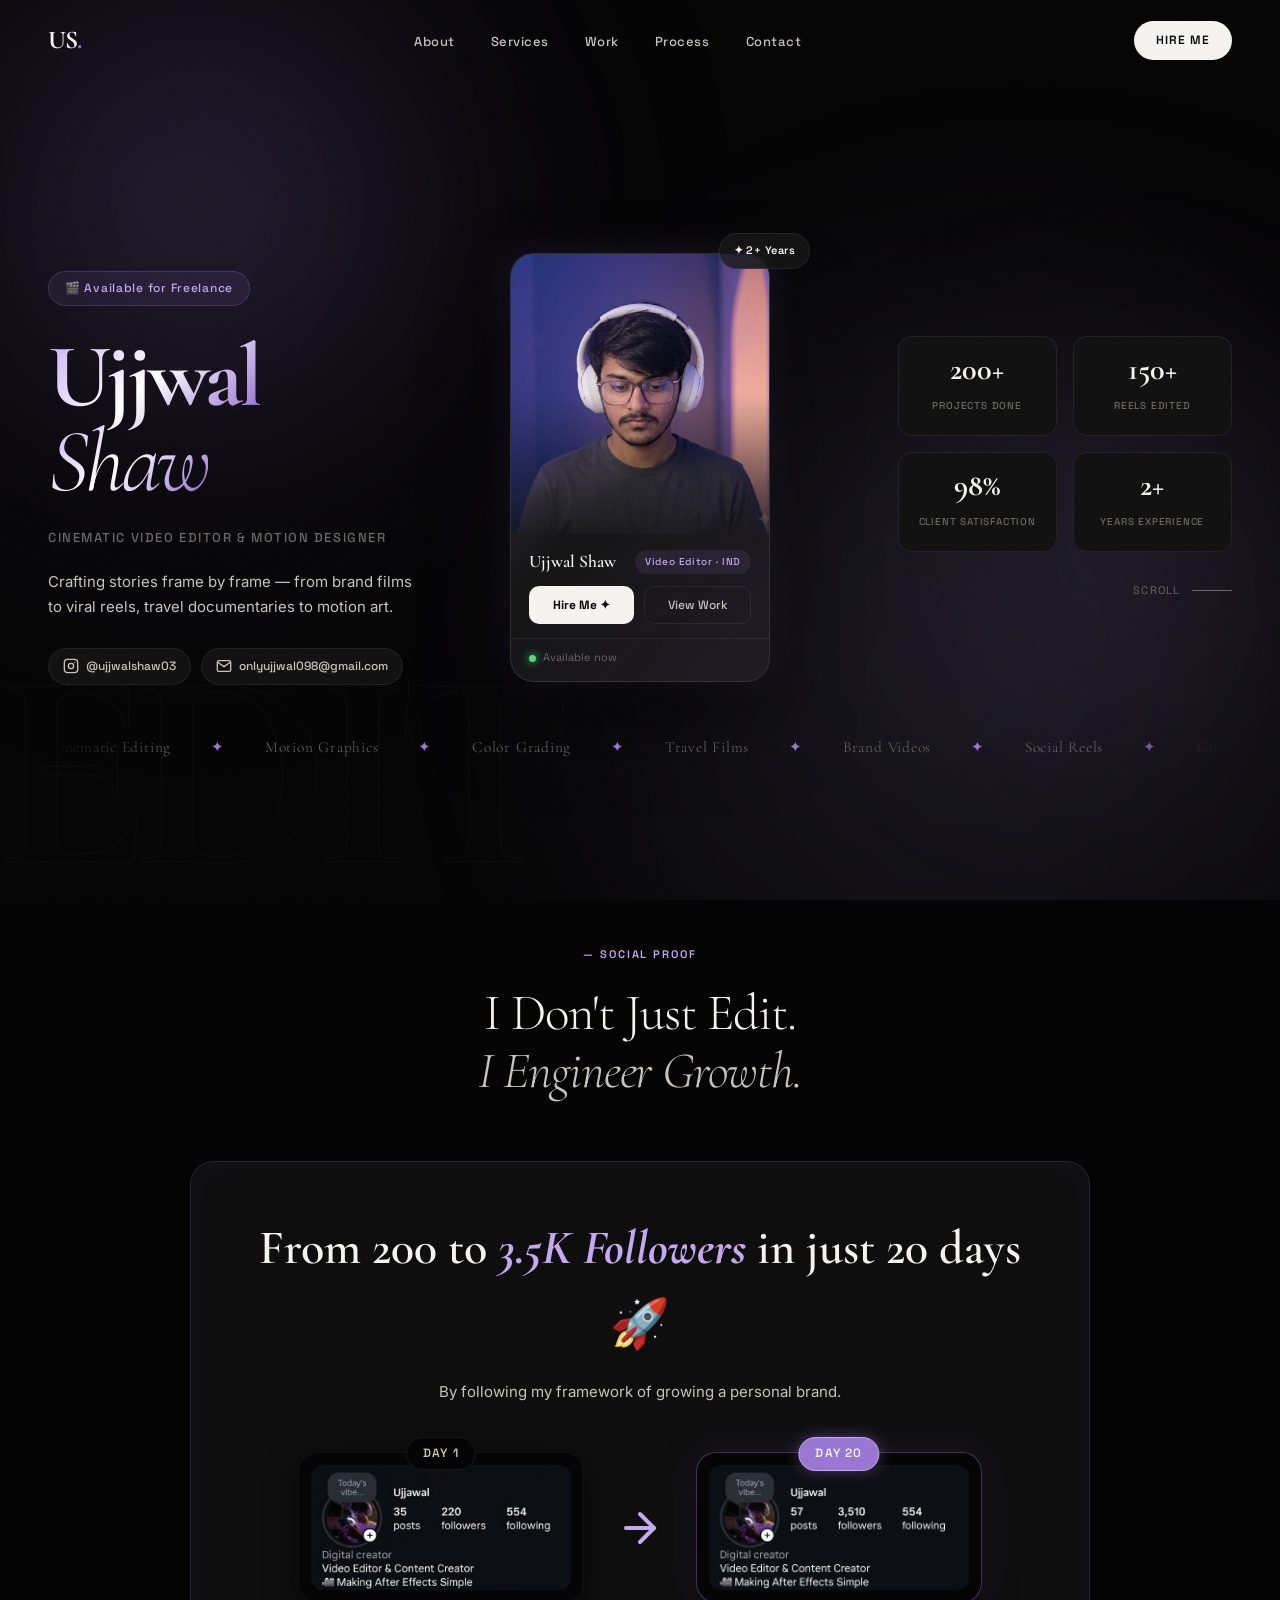
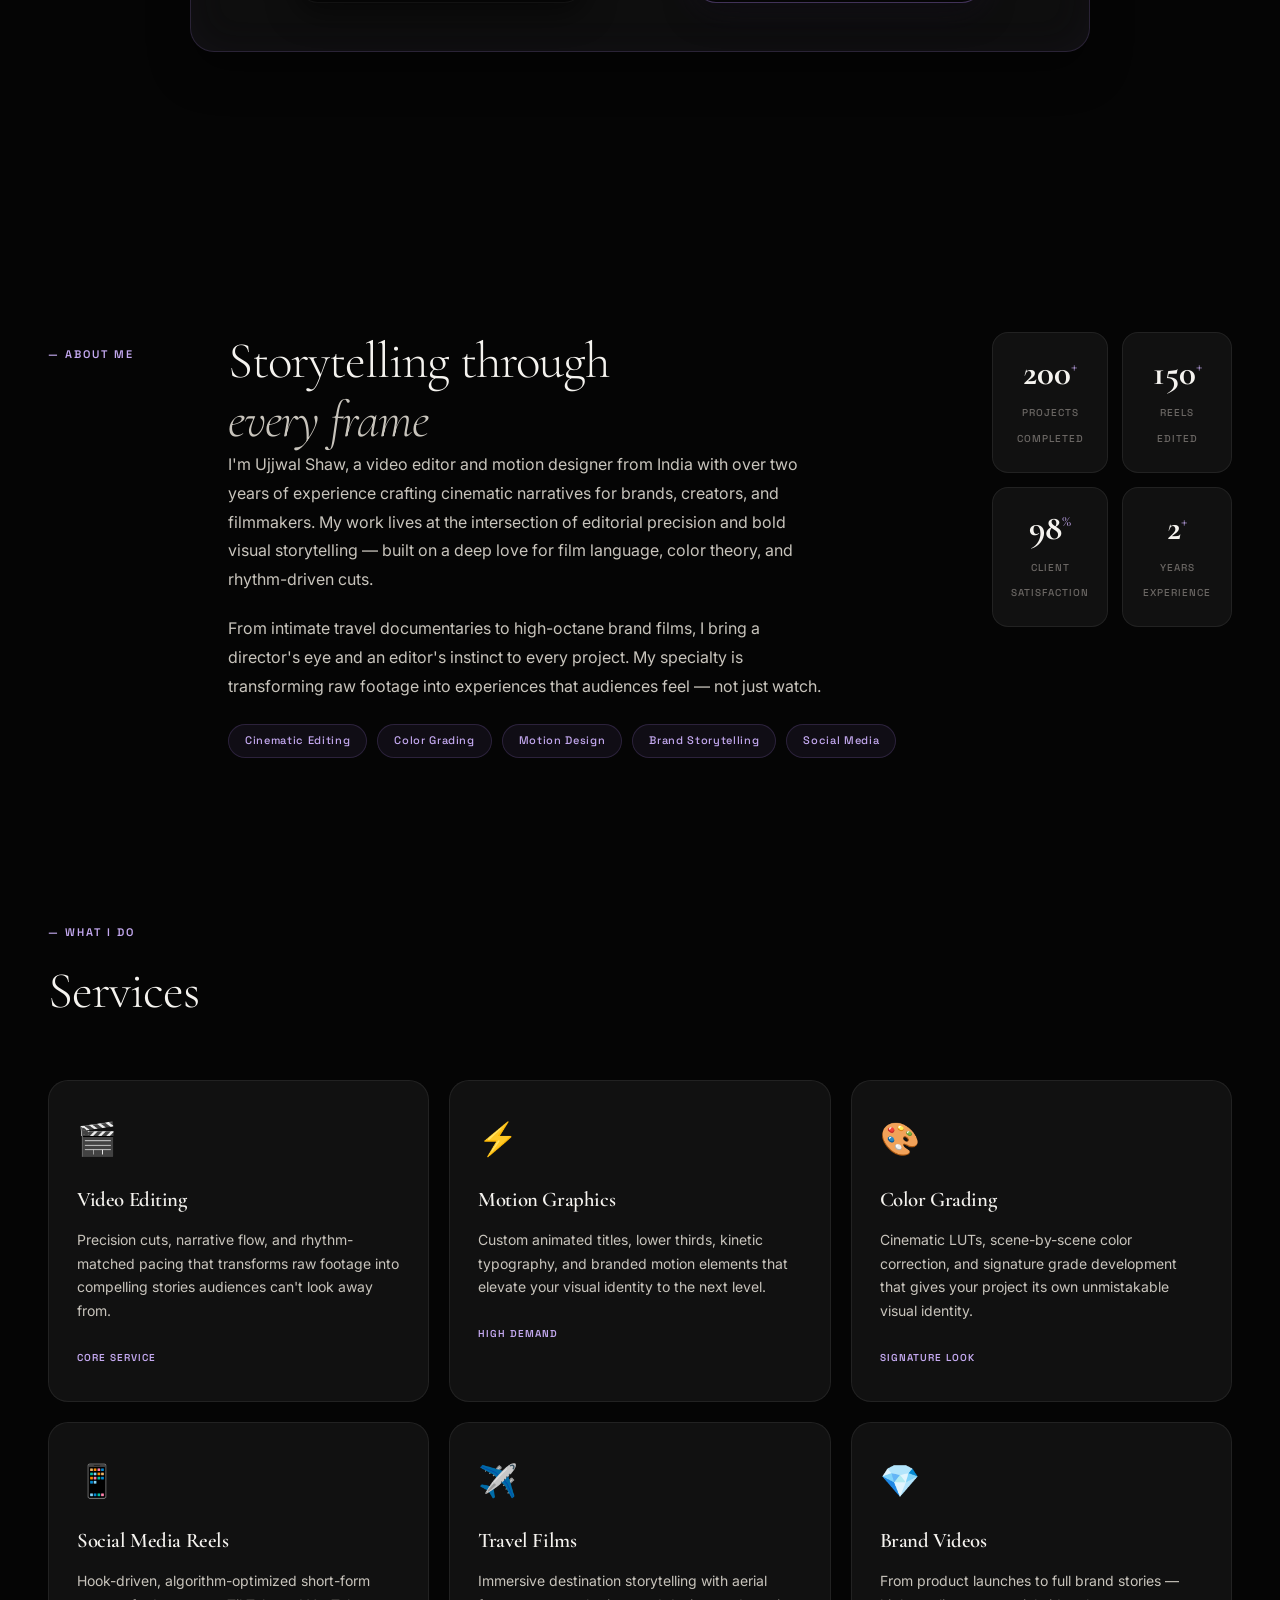
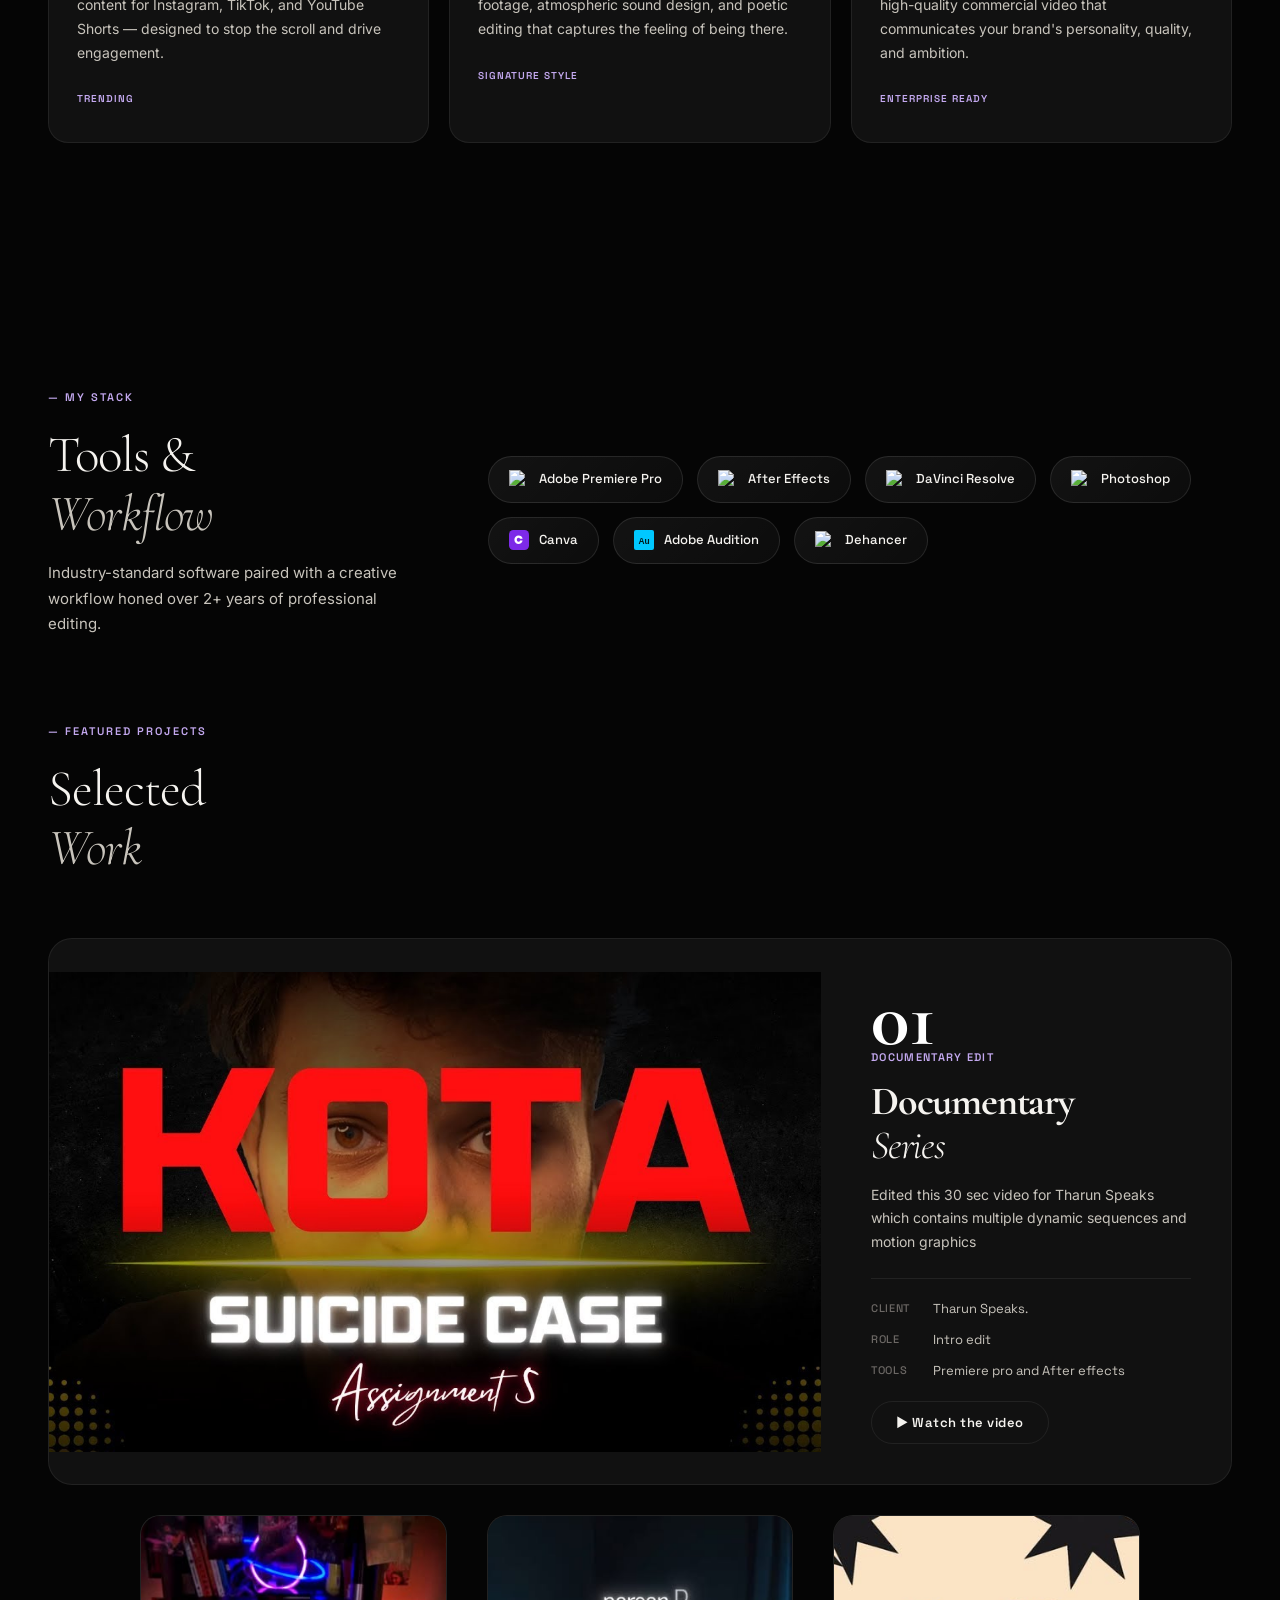
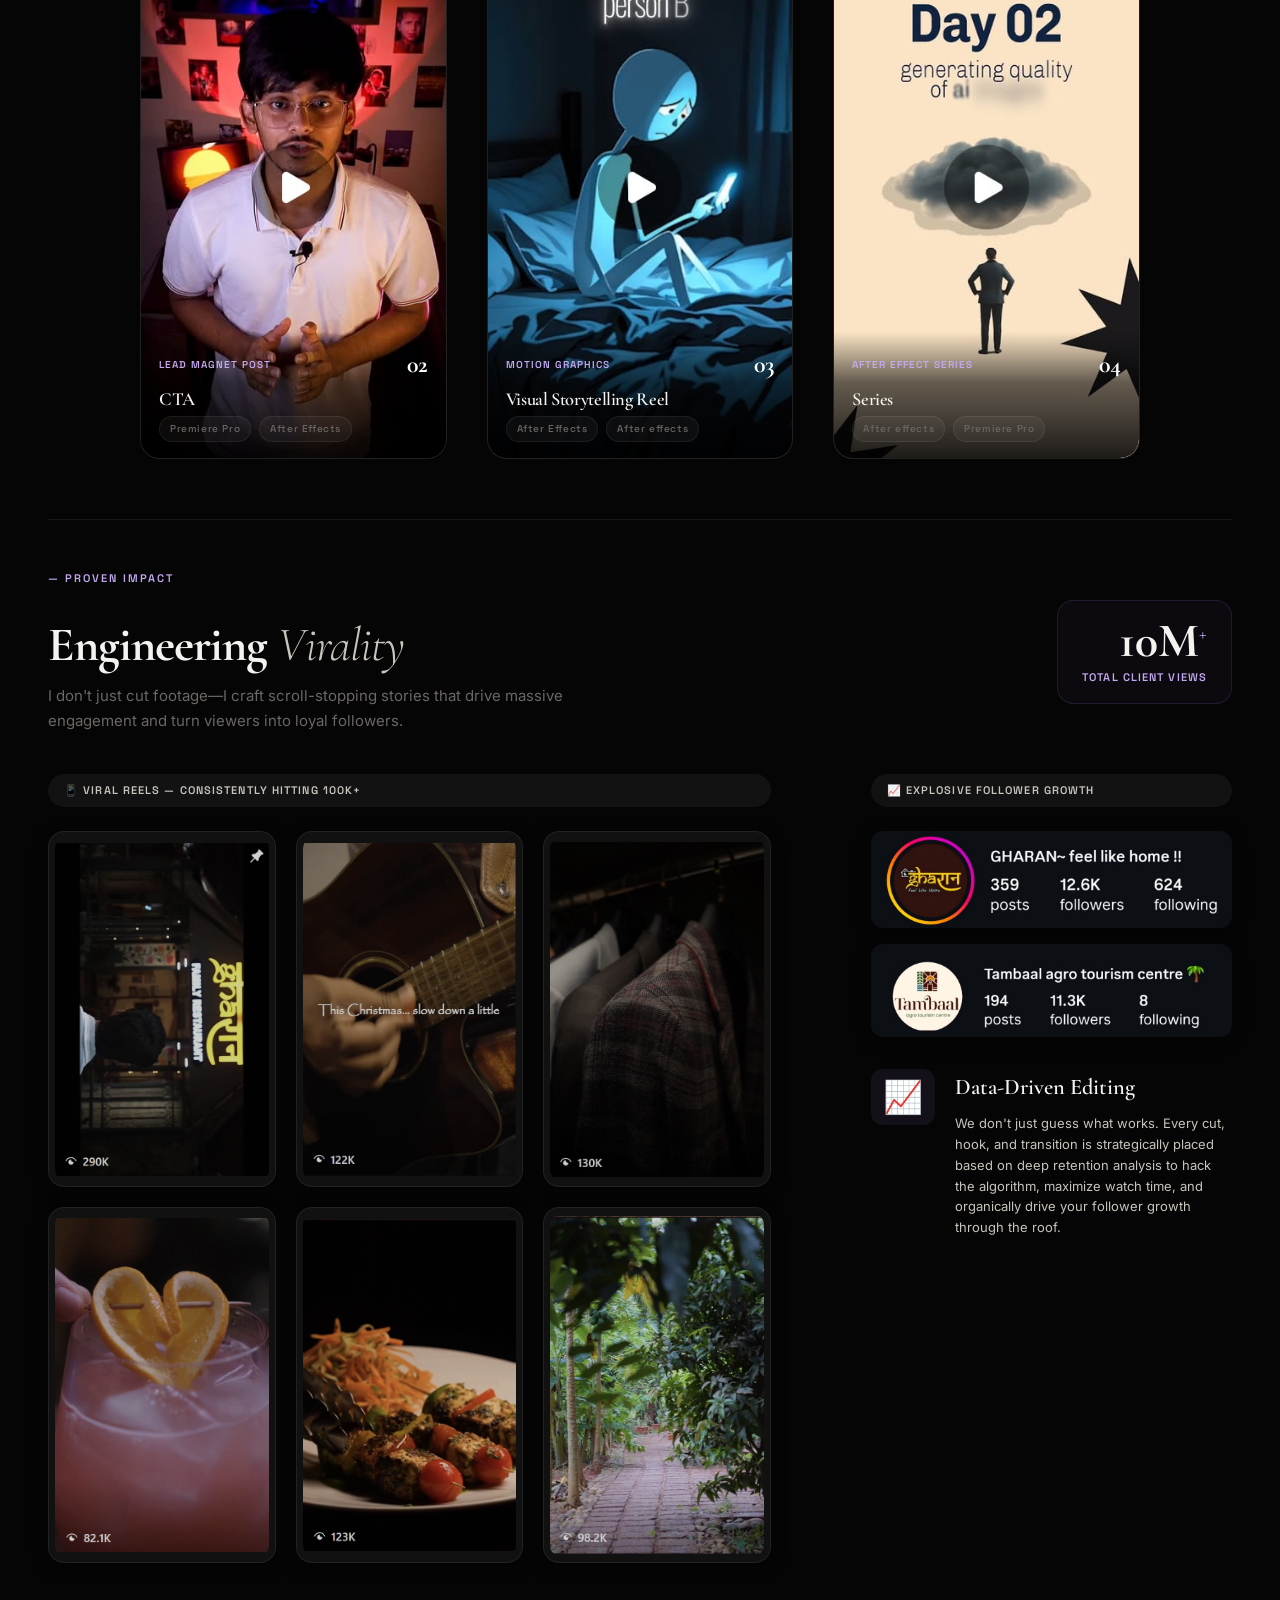
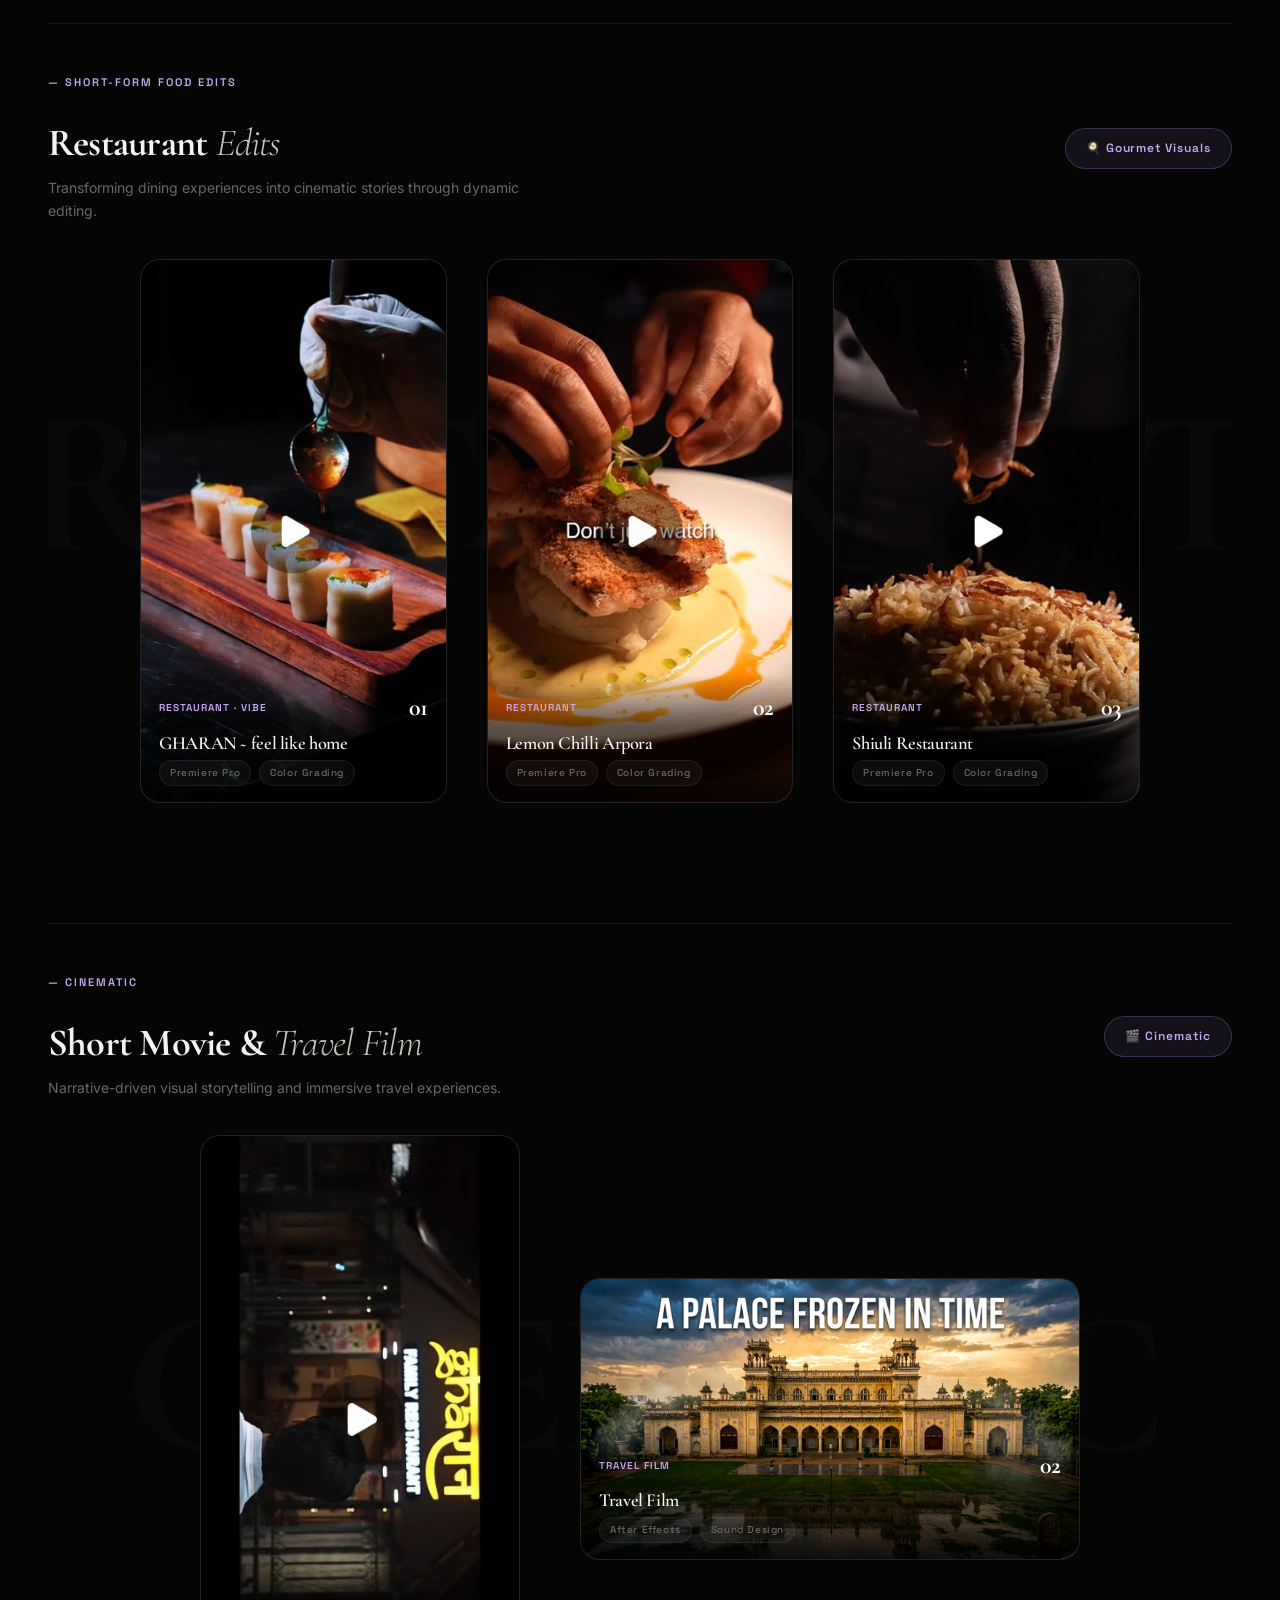
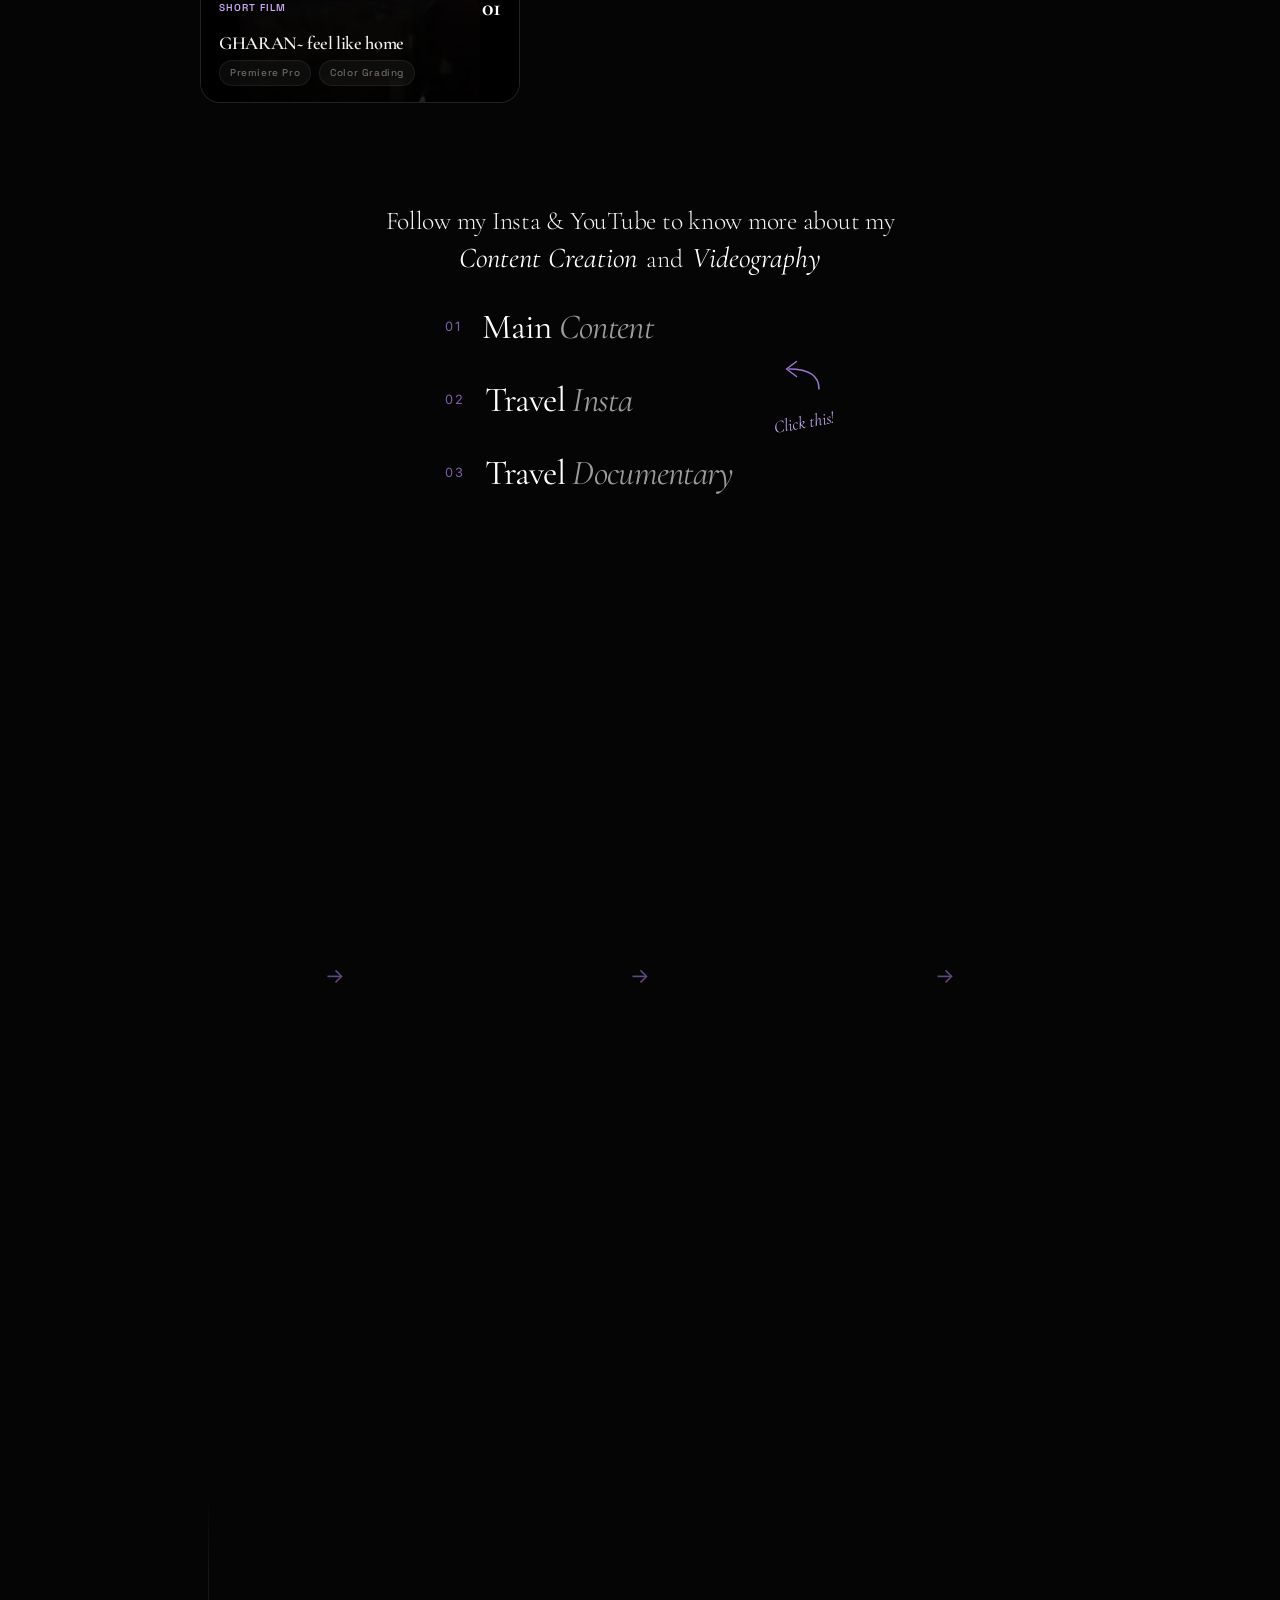
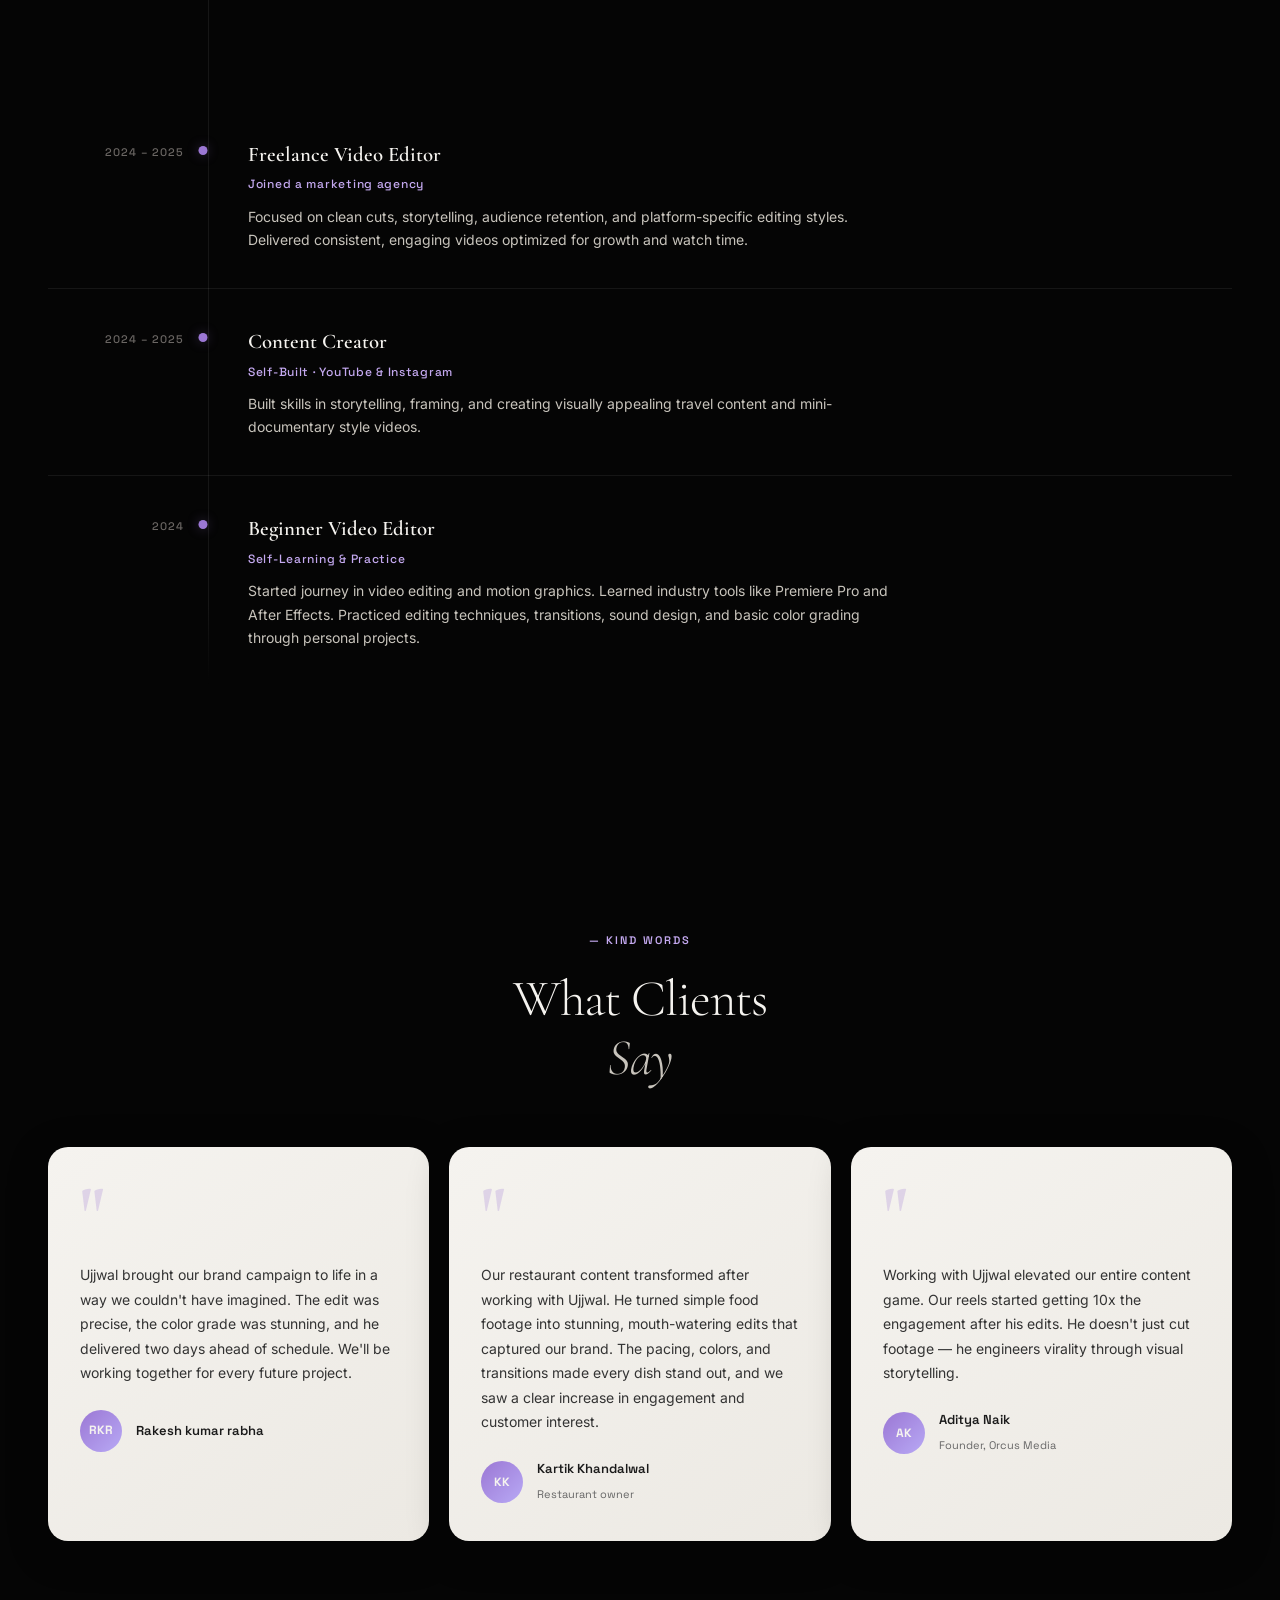
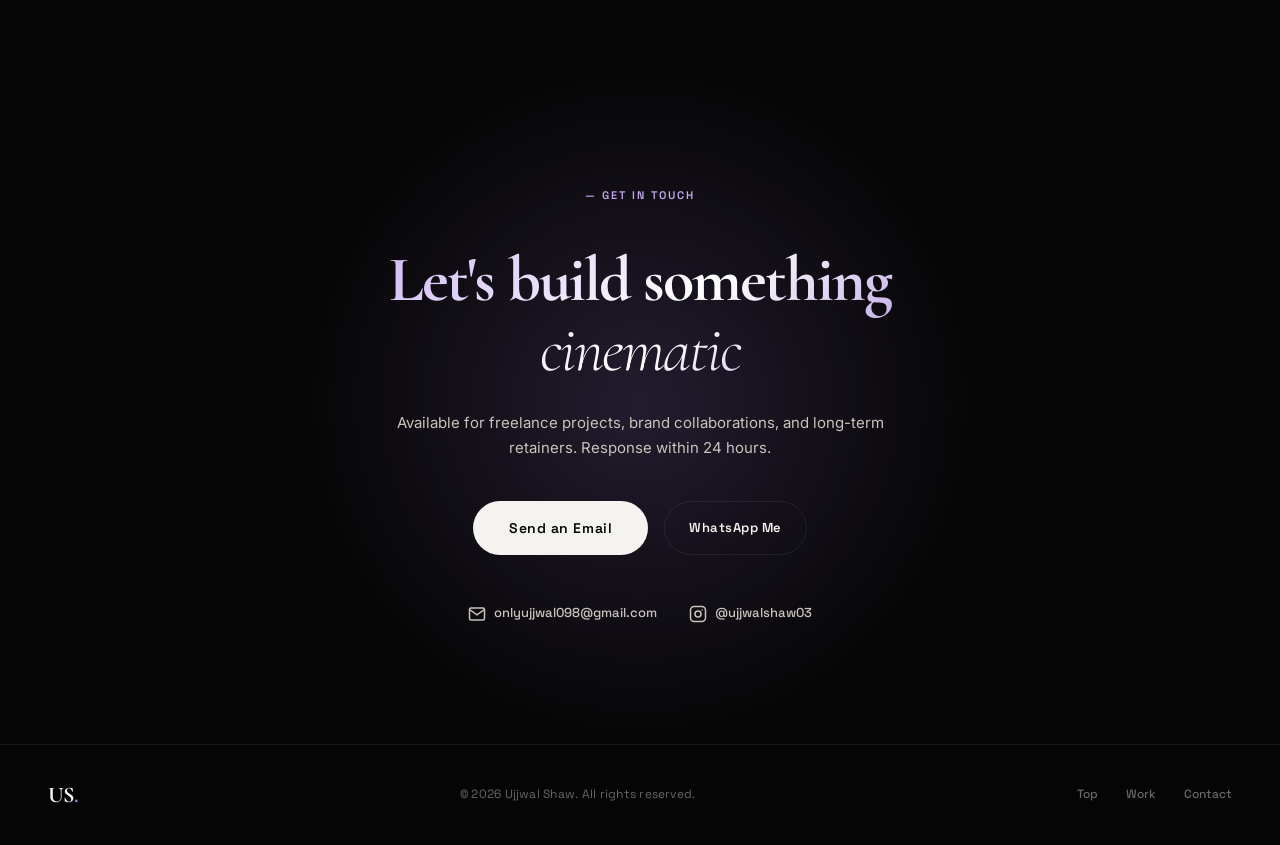
==== commit 7e5c4c7a: "Update project files and add new assets/tools" ====
--- a/index.html
+++ b/index.html
@@ -1,18 +1,23 @@
 <!DOCTYPE html>
 <html lang="en">
+
 <head>
   <meta charset="UTF-8" />
   <meta name="viewport" content="width=device-width, initial-scale=1.0, viewport-fit=cover" />
   <meta name="theme-color" content="#0a0a0a" />
   <meta name="apple-mobile-web-app-capable" content="yes" />
   <meta name="apple-mobile-web-app-status-bar-style" content="black-translucent" />
-  <meta name="description" content="Ujjwal Shaw — Cinematic Video Editor & Motion Designer. Specializing in brand films, social reels, travel documentaries, and motion graphics. Available for freelance." />
+  <meta name="description"
+    content="Ujjwal Shaw — Cinematic Video Editor & Motion Designer. Specializing in brand films, social reels, travel documentaries, and motion graphics. Available for freelance." />
   <title>Ujjwal Shaw — Cinematic Video Editor</title>
   <link rel="preconnect" href="https://fonts.googleapis.com" />
   <link rel="preconnect" href="https://fonts.gstatic.com" crossorigin />
-  <link href="https://fonts.googleapis.com/css2?family=Cormorant+Garamond:ital,wght@0,300;0,400;0,600;0,700;1,300;1,600&family=Inter:wght@300;400;500;600&family=Space+Grotesk:wght@300;400;500;600;700&display=swap" rel="stylesheet" />
-  <link rel="stylesheet" href="style.css" />
+  <link
+    href="https://fonts.googleapis.com/css2?family=Cormorant+Garamond:ital,wght@0,300;0,400;0,600;0,700;1,300;1,600&family=Inter:wght@300;400;500;600&family=Space+Grotesk:wght@300;400;500;600;700&display=swap"
+    rel="stylesheet" />
+  <link rel="stylesheet" href="style.css?v=3" />
 </head>
+
 <body>
 
   <!-- Grain overlay -->
@@ -65,17 +70,26 @@
           Crafting stories frame by frame — from brand films to viral reels,
           travel documentaries to motion art.
         </p>
-      <div class="hero-socials">
-  <a href="https://www.instagram.com/ujjwalshaw03/" class="social-chip" id="hero-instagram" target="_blank" rel="noopener noreferrer">
-    <svg width="16" height="16" viewBox="0 0 24 24" fill="none" stroke="currentColor" stroke-width="2"><rect x="2" y="2" width="20" height="20" rx="5"/><circle cx="12" cy="12" r="4"/><circle cx="17.5" cy="6.5" r="1" fill="currentColor" stroke="none"/></svg>
-    @ujjwalshaw03
-  </a>
-  
-  <a href="https://mail.google.com/mail/u/0/#inbox?compose=new" class="social-chip" id="hero-email" target="_blank" rel="noopener noreferrer">
-    <svg width="16" height="16" viewBox="0 0 24 24" fill="none" stroke="currentColor" stroke-width="2"><path d="M4 4h16c1.1 0 2 .9 2 2v12c0 1.1-.9 2-2 2H4c-1.1 0-2-.9-2-2V6c0-1.1.9-2 2-2z"/><polyline points="22,6 12,13 2,6"/></svg>
-    onlyujjwal098@gmail.com
-  </a>
-</div>
+        <div class="hero-socials">
+          <a href="https://www.instagram.com/ujjwalshaw03/" class="social-chip" id="hero-instagram" target="_blank"
+            rel="noopener noreferrer">
+            <svg width="16" height="16" viewBox="0 0 24 24" fill="none" stroke="currentColor" stroke-width="2">
+              <rect x="2" y="2" width="20" height="20" rx="5" />
+              <circle cx="12" cy="12" r="4" />
+              <circle cx="17.5" cy="6.5" r="1" fill="currentColor" stroke="none" />
+            </svg>
+            @ujjwalshaw03
+          </a>
+
+          <a href="https://mail.google.com/mail/u/0/#inbox?compose=new" class="social-chip" id="hero-email"
+            target="_blank" rel="noopener noreferrer">
+            <svg width="16" height="16" viewBox="0 0 24 24" fill="none" stroke="currentColor" stroke-width="2">
+              <path d="M4 4h16c1.1 0 2 .9 2 2v12c0 1.1-.9 2-2 2H4c-1.1 0-2-.9-2-2V6c0-1.1.9-2 2-2z" />
+              <polyline points="22,6 12,13 2,6" />
+            </svg>
+            onlyujjwal098@gmail.com
+          </a>
+        </div>
       </div>
 
       <!-- Center card -->
@@ -99,7 +113,7 @@
           </div>
         </div>
         <div class="hero-floating-badge float-2" aria-hidden="true">✦ 2+ Years</div>
-       
+
       </div>
 
       <!-- Right column -->
@@ -147,6 +161,44 @@
     </div>
   </section>
 
+  <!-- ===== CREDIBILITY / SOCIAL PROOF ===== -->
+  <section class="credibility section-pad" id="credibility">
+    <div class="container">
+      <div class="section-header centered">
+        <span class="section-label">— Social Proof</span>
+        <h2 class="section-title">I Don't Just Edit.<br /><em>I Engineer Growth.</em></h2>
+
+      </div>
+
+      <div class="transformation-showcase">
+        <h3 class="transformation-headline">From 200 to <span class="highlight">3.5K Followers</span> in just 20 days
+          <span class="highlight-icon">🚀</span>
+        </h3>
+        <p class="transformation-sub">By following my framework of growing a personal brand.</p>
+
+        <div class="transformation-visual">
+          <div class="transform-card before">
+            <div class="transform-label">Day 1</div>
+            <img src="assets/1784542143769.png" alt="Before: 200 followers" class="transform-img" />
+          </div>
+
+          <div class="transform-arrow">
+            <svg width="48" height="48" viewBox="0 0 24 24" fill="none" stroke="currentColor" stroke-width="2"
+              stroke-linecap="round" stroke-linejoin="round">
+              <line x1="5" y1="12" x2="19" y2="12"></line>
+              <polyline points="12 5 19 12 12 19"></polyline>
+            </svg>
+          </div>
+
+          <div class="transform-card after">
+            <div class="transform-label highlight">Day 20</div>
+            <img src="assets/after.jpeg" alt="After: 3.5k followers" class="transform-img" />
+          </div>
+        </div>
+      </div>
+    </div>
+  </section>
+
   <!-- ===== ABOUT ===== -->
   <section class="about section-pad" id="about">
     <div class="container">
@@ -157,14 +209,14 @@
         <div class="about-text-col">
           <h2 class="section-title">Storytelling through<br /><em>every frame</em></h2>
           <p class="about-body">
-            I'm Ujjwal Shaw, a video editor and motion designer from India with over two years of 
-            experience crafting cinematic narratives for brands, creators, and filmmakers. My work lives 
-            at the intersection of editorial precision and bold visual storytelling — built on a deep love 
+            I'm Ujjwal Shaw, a video editor and motion designer from India with over two years of
+            experience crafting cinematic narratives for brands, creators, and filmmakers. My work lives
+            at the intersection of editorial precision and bold visual storytelling — built on a deep love
             for film language, color theory, and rhythm-driven cuts.
           </p>
           <p class="about-body">
-            From intimate travel documentaries to high-octane brand films, I bring a director's eye and 
-            an editor's instinct to every project. My specialty is transforming raw footage into 
+            From intimate travel documentaries to high-octane brand films, I bring a director's eye and
+            an editor's instinct to every project. My specialty is transforming raw footage into
             experiences that audiences feel — not just watch.
           </p>
           <div class="about-tags">
@@ -209,42 +261,48 @@
         <div class="svc-card" id="svc-editing">
           <div class="svc-icon">🎬</div>
           <h3 class="svc-title">Video Editing</h3>
-          <p class="svc-desc">Precision cuts, narrative flow, and rhythm-matched pacing that transforms raw footage into compelling stories audiences can't look away from.</p>
+          <p class="svc-desc">Precision cuts, narrative flow, and rhythm-matched pacing that transforms raw footage into
+            compelling stories audiences can't look away from.</p>
           <span class="svc-tag">Core Service</span>
         </div>
 
         <div class="svc-card" id="svc-motion">
           <div class="svc-icon">⚡</div>
           <h3 class="svc-title">Motion Graphics</h3>
-          <p class="svc-desc">Custom animated titles, lower thirds, kinetic typography, and branded motion elements that elevate your visual identity to the next level.</p>
+          <p class="svc-desc">Custom animated titles, lower thirds, kinetic typography, and branded motion elements that
+            elevate your visual identity to the next level.</p>
           <span class="svc-tag">High Demand</span>
         </div>
 
         <div class="svc-card" id="svc-color">
           <div class="svc-icon">🎨</div>
           <h3 class="svc-title">Color Grading</h3>
-          <p class="svc-desc">Cinematic LUTs, scene-by-scene color correction, and signature grade development that gives your project its own unmistakable visual identity.</p>
+          <p class="svc-desc">Cinematic LUTs, scene-by-scene color correction, and signature grade development that
+            gives your project its own unmistakable visual identity.</p>
           <span class="svc-tag">Signature Look</span>
         </div>
 
         <div class="svc-card" id="svc-reels">
           <div class="svc-icon">📱</div>
           <h3 class="svc-title">Social Media Reels</h3>
-          <p class="svc-desc">Hook-driven, algorithm-optimized short-form content for Instagram, TikTok, and YouTube Shorts — designed to stop the scroll and drive engagement.</p>
+          <p class="svc-desc">Hook-driven, algorithm-optimized short-form content for Instagram, TikTok, and YouTube
+            Shorts — designed to stop the scroll and drive engagement.</p>
           <span class="svc-tag">Trending</span>
         </div>
 
         <div class="svc-card" id="svc-travel">
           <div class="svc-icon">✈️</div>
           <h3 class="svc-title">Travel Films</h3>
-          <p class="svc-desc">Immersive destination storytelling with aerial footage, atmospheric sound design, and poetic editing that captures the feeling of being there.</p>
+          <p class="svc-desc">Immersive destination storytelling with aerial footage, atmospheric sound design, and
+            poetic editing that captures the feeling of being there.</p>
           <span class="svc-tag">Signature Style</span>
         </div>
 
         <div class="svc-card" id="svc-brand">
           <div class="svc-icon">💎</div>
           <h3 class="svc-title">Brand Videos</h3>
-          <p class="svc-desc">From product launches to full brand stories — high-quality commercial video that communicates your brand's personality, quality, and ambition.</p>
+          <p class="svc-desc">From product launches to full brand stories — high-quality commercial video that
+            communicates your brand's personality, quality, and ambition.</p>
           <span class="svc-tag">Enterprise Ready</span>
         </div>
 
@@ -259,42 +317,50 @@
         <div class="tools-text">
           <span class="section-label">— My Stack</span>
           <h2 class="section-title">Tools &amp;<br /><em>Workflow</em></h2>
-          <p class="tools-sub">Industry-standard software paired with a creative workflow honed over 2+ years of professional editing.</p>
+          <p class="tools-sub">Industry-standard software paired with a creative workflow honed over 2+ years of
+            professional editing.</p>
         </div>
         <div class="tools-badges">
           <div class="tool-chip" id="tool-premiere">
-            <img src="https://upload.wikimedia.org/wikipedia/commons/4/40/Adobe_Premiere_Pro_CC_icon.svg" alt="Premiere Pro" width="20" height="20" class="tool-svg">
+            <img src="https://upload.wikimedia.org/wikipedia/commons/4/40/Adobe_Premiere_Pro_CC_icon.svg"
+              alt="Premiere Pro" width="20" height="20" class="tool-svg">
             Adobe Premiere Pro
           </div>
           <div class="tool-chip" id="tool-ae">
-            <img src="https://upload.wikimedia.org/wikipedia/commons/c/cb/Adobe_After_Effects_CC_icon.svg" alt="After Effects" width="20" height="20" class="tool-svg">
+            <img src="https://upload.wikimedia.org/wikipedia/commons/c/cb/Adobe_After_Effects_CC_icon.svg"
+              alt="After Effects" width="20" height="20" class="tool-svg">
             After Effects
           </div>
           <div class="tool-chip" id="tool-davinci">
-            <img src="https://cdn.simpleicons.org/davinciresolve" alt="DaVinci Resolve" width="20" height="20" class="tool-svg">
+            <img src="https://cdn.simpleicons.org/davinciresolve" alt="DaVinci Resolve" width="20" height="20"
+              class="tool-svg">
             DaVinci Resolve
           </div>
           <div class="tool-chip" id="tool-ps">
-            <img src="https://upload.wikimedia.org/wikipedia/commons/a/af/Adobe_Photoshop_CC_icon.svg" alt="Photoshop" width="20" height="20" class="tool-svg">
+            <img src="https://upload.wikimedia.org/wikipedia/commons/a/af/Adobe_Photoshop_CC_icon.svg" alt="Photoshop"
+              width="20" height="20" class="tool-svg">
             Photoshop
           </div>
           <div class="tool-chip" id="tool-canva">
-<svg width="20" height="20" viewBox="0 0 100 100" xmlns="http://www.w3.org/2000/svg">
-  <rect width="100" height="100" rx="22" fill="#7D2AE8"/>
-  <path d="M68 52c-2 10-10 18-20 18-12 0-21-9-21-21s9-21 21-21c10 0 18 6 20 16h-13c-1-3-4-5-7-5-5 0-9 4-9 10s4 10 9 10c3 0 6-2 7-7z" fill="white"/>
-</svg>
+            <svg width="20" height="20" viewBox="0 0 100 100" xmlns="http://www.w3.org/2000/svg">
+              <rect width="100" height="100" rx="22" fill="#7D2AE8" />
+              <path
+                d="M68 52c-2 10-10 18-20 18-12 0-21-9-21-21s9-21 21-21c10 0 18 6 20 16h-13c-1-3-4-5-7-5-5 0-9 4-9 10s4 10 9 10c3 0 6-2 7-7z"
+                fill="white" />
+            </svg>
             Canva
           </div>
           <div class="tool-chip" id="tool-audition">
-          <svg width="20" height="20" viewBox="0 0 100 100" xmlns="http://www.w3.org/2000/svg">
-  <rect width="100" height="100" rx="10" fill="#00C8FF"/>
-  <text x="50" y="68" font-family="Arial, sans-serif" font-size="42" font-weight="bold"
-        text-anchor="middle" fill="#001A1A">Au</text>
-</svg>
+            <svg width="20" height="20" viewBox="0 0 100 100" xmlns="http://www.w3.org/2000/svg">
+              <rect width="100" height="100" rx="10" fill="#00C8FF" />
+              <text x="50" y="68" font-family="Arial, sans-serif" font-size="42" font-weight="bold" text-anchor="middle"
+                fill="#001A1A">Au</text>
+            </svg>
             Adobe Audition
           </div>
           <div class="tool-chip" id="tool-dehancer">
-            <img src="https://upload.wikimedia.org/wikipedia/commons/5/55/DehancerAppLogo.png" alt="Dehancer" width="20" height="20" class="tool-svg">
+            <img src="https://upload.wikimedia.org/wikipedia/commons/5/55/DehancerAppLogo.png" alt="Dehancer" width="20"
+              height="20" class="tool-svg">
             Dehancer
           </div>
         </div>
@@ -317,8 +383,7 @@
           <div class="showcase-overlay">
             <!-- ✏️ Replace the URL below with your YouTube/Vimeo link -->
             <button class="showcase-play video-trigger" id="proj-play-1"
-              data-video="https://youtu.be/pB8aQAGcVSE?si=39SH3oRmICyATXp0"
-              aria-label="Play Documentary style edit">
+              data-video="https://youtu.be/pB8aQAGcVSE?si=39SH3oRmICyATXp0" aria-label="Play Documentary style edit">
               ▶
             </button>
           </div>
@@ -327,13 +392,14 @@
           <span class="proj-num">01</span>
           <span class="proj-cat">Documentary Edit</span>
           <h3 class="proj-title">Documentary<br /><em>Series</em></h3>
-          <p class="proj-desc">Edited this 30 sec video for Tharun Speaks which contains multiple dynamic sequences and motion graphics</p>
+          <p class="proj-desc">Edited this 30 sec video for Tharun Speaks which contains multiple dynamic sequences and
+            motion graphics</p>
           <div class="proj-meta">
             <div class="proj-meta-item"><span>Client</span>Tharun Speaks.</div>
             <div class="proj-meta-item"><span>Role</span>Intro edit</div>
             <div class="proj-meta-item"><span>Tools</span>Premiere pro and After effects</div>
           </div>
-          
+
           <!-- ✏️ Replace the URL below with your YouTube/Vimeo link -->
           <button class="btn-outline video-trigger" id="proj-case-1"
             data-video="https://youtu.be/pB8aQAGcVSE?si=39SH3oRmICyATXp0">
@@ -392,8 +458,7 @@
           <div class="proj-card-img-wrap">
             <img src="assets/thumb_reel3.jpg" alt="Series" class="proj-card-img" />
             <div class="proj-card-overlay">
-              <button class="proj-card-cta video-trigger" id="proj-case-4"
-                data-video="https://www.instagram.com/reel/DLHYmmTyfmg/
+              <button class="proj-card-cta video-trigger" id="proj-case-4" data-video="https://www.instagram.com/reel/DLHYmmTyfmg/
 ">▶ Watch</button>
             </div>
             <div class="proj-card-body">
@@ -420,7 +485,8 @@
           <div class="results-header-left">
             <span class="section-label">— Proven Impact</span>
             <h3 class="results-title">Engineering <em>Virality</em></h3>
-            <p class="results-sub">I don't just cut footage—I craft scroll-stopping stories that drive massive engagement and turn viewers into loyal followers.</p>
+            <p class="results-sub">I don't just cut footage—I craft scroll-stopping stories that drive massive
+              engagement and turn viewers into loyal followers.</p>
           </div>
           <div class="results-mega-stat">
             <span class="results-mega-num">10M<sup>+</sup></span>
@@ -430,7 +496,7 @@
 
         <!-- Side-by-side content grid -->
         <div class="results-content-split">
-          
+
           <!-- Left side: 5 Reel Screenshots -->
           <div class="results-split-left">
             <div class="results-label-pill">📱 Viral Reels — Consistently hitting 100K+</div>
@@ -497,7 +563,9 @@
               <div class="trust-icon">📈</div>
               <div class="trust-content">
                 <h4 class="trust-title">Data-Driven Editing</h4>
-                <p class="trust-desc">We don't just guess what works. Every cut, hook, and transition is strategically placed based on deep retention analysis to hack the algorithm, maximize watch time, and organically drive your follower growth through the roof.</p>
+                <p class="trust-desc">We don't just guess what works. Every cut, hook, and transition is strategically
+                  placed based on deep retention analysis to hack the algorithm, maximize watch time, and organically
+                  drive your follower growth through the roof.</p>
               </div>
             </div>
 
@@ -597,7 +665,8 @@
           <span class="intern-badge">🎬 Cinematic</span>
         </div>
 
-        <div class="work-grid" style="display: flex; justify-content: center; align-items: center; gap: 60px; max-width: 1000px; margin: 0 auto; flex-wrap: wrap;">
+        <div class="work-grid"
+          style="display: flex; justify-content: center; align-items: center; gap: 60px; max-width: 1000px; margin: 0 auto; flex-wrap: wrap;">
           <div class="proj-card proj-card-portrait" id="cine-1" style="flex: 0 0 320px; max-width: 320px;">
             <div class="proj-card-img-wrap">
               <img src="assets/thumb_cine1.jpg" alt="GHARAN Short Film" class="proj-card-img" />
@@ -621,17 +690,18 @@
 
           <div class="proj-card" id="cine-2" style="flex: 0 0 500px; max-width: 500px;">
             <div class="proj-card-img-wrap" style="aspect-ratio: 16/9;">
-              <img src="assets/thumb_cine2.jpg" alt="Travel Film" class="proj-card-img" style="min-height: unset; aspect-ratio: 16/9;" />
+              <img src="assets/thumbbnail.jpeg" alt="Travel Film" class="proj-card-img"
+                style="min-height: unset; aspect-ratio: 16/9;" />
               <div class="proj-card-overlay">
                 <button class="proj-card-cta video-trigger" id="cine-play-2"
-                  data-video="https://youtu.be/cx_tG-e0Czo?si=2NeByKNGbbSCt8J1">▶ Watch</button>
+                  data-video="https://youtu.be/UXtfnR24Ei4?si=DxVRDEFhaZBcampX">▶ Watch</button>
               </div>
               <div class="proj-card-body">
                 <div class="proj-card-top">
                   <span class="proj-cat-sm">Travel Film</span>
                   <span class="proj-num-sm">02</span>
                 </div>
-                <h3 class="proj-card-title">Goa Travel Film</h3>
+                <h3 class="proj-card-title">Travel Film</h3>
                 <div class="proj-tools">
                   <span>After Effects</span>
                   <span>Sound Design</span>
@@ -644,18 +714,23 @@
 
       <!-- ── Social Links Call-to-Action ── -->
       <div class="social-cta-section">
-        <p class="social-cta-text">Follow my Insta & YouTube to know more about my <br><span>Content Creation</span> and <span>Videography</span></p>
+        <p class="social-cta-text">Follow my Insta & YouTube to know more about my <br><span>Content Creation</span> and
+          <span>Videography</span>
+        </p>
         <div class="social-cta-layout">
           <div class="social-cta-links">
-            <a href="https://www.instagram.com/ujjwalshaw03/" target="_blank" rel="noopener noreferrer" class="social-link-item">
+            <a href="https://www.instagram.com/ujjwalshaw03/" target="_blank" rel="noopener noreferrer"
+              class="social-link-item">
               <span class="sl-number">01</span>
               <span class="sl-name">Main <em>Content</em></span>
             </a>
-            <a href="https://www.instagram.com/ujjwallshaw03/" target="_blank" rel="noopener noreferrer" class="social-link-item">
+            <a href="https://www.instagram.com/ujjwallshaw03/" target="_blank" rel="noopener noreferrer"
+              class="social-link-item">
               <span class="sl-number">02</span>
               <span class="sl-name">Travel <em>Insta</em></span>
             </a>
-            <a href="https://www.youtube.com/@ujjwalshaw03" target="_blank" rel="noopener noreferrer" class="social-link-item">
+            <a href="https://www.youtube.com/@ujjwalshaw03" target="_blank" rel="noopener noreferrer"
+              class="social-link-item">
               <span class="sl-number">03</span>
               <span class="sl-name">Travel <em>Documentary</em></span>
             </a>
@@ -663,9 +738,12 @@
 
           <!-- Cool Arrow Pointer -->
           <div class="social-pointer">
-            <svg width="50" height="50" viewBox="0 0 100 100" fill="none" xmlns="http://www.w3.org/2000/svg" class="pointer-arrow">
-              <path d="M80 80 Q 80 40, 20 40" stroke="var(--purple)" stroke-width="3" fill="none" stroke-linecap="round"/>
-              <path d="M35 25 L 15 40 L 35 55" stroke="var(--purple)" stroke-width="3" fill="none" stroke-linecap="round" stroke-linejoin="round"/>
+            <svg width="50" height="50" viewBox="0 0 100 100" fill="none" xmlns="http://www.w3.org/2000/svg"
+              class="pointer-arrow">
+              <path d="M80 80 Q 80 40, 20 40" stroke="var(--purple)" stroke-width="3" fill="none"
+                stroke-linecap="round" />
+              <path d="M35 25 L 15 40 L 35 55" stroke="var(--purple)" stroke-width="3" fill="none"
+                stroke-linecap="round" stroke-linejoin="round" />
             </svg>
             <span class="pointer-text">Click this!</span>
           </div>
@@ -688,28 +766,32 @@
           <div class="step-icon">📋</div>
           <div class="step-num">01</div>
           <h3 class="step-title">Brief</h3>
-          <p class="step-desc">We align on vision, tone, references, and deliverables. I ask the right questions so the edit begins with clarity, not guesswork.</p>
+          <p class="step-desc">We align on vision, tone, references, and deliverables. I ask the right questions so the
+            edit begins with clarity, not guesswork.</p>
         </div>
         <div class="process-arrow" aria-hidden="true">→</div>
         <div class="process-step" id="step-2">
           <div class="step-icon">✂️</div>
           <div class="step-num">02</div>
           <h3 class="step-title">Edit</h3>
-          <p class="step-desc">First cut, rough assembly, structure, pacing, and story arc. Where the raw footage becomes a narrative and the rhythm takes shape.</p>
+          <p class="step-desc">First cut, rough assembly, structure, pacing, and story arc. Where the raw footage
+            becomes a narrative and the rhythm takes shape.</p>
         </div>
         <div class="process-arrow" aria-hidden="true">→</div>
         <div class="process-step" id="step-3">
           <div class="step-icon">🎨</div>
           <div class="step-num">03</div>
           <h3 class="step-title">Color &amp; Motion</h3>
-          <p class="step-desc">Signature color grading, motion graphics, titles, transitions, and sound design that elevates the edit to a finished visual experience.</p>
+          <p class="step-desc">Signature color grading, motion graphics, titles, transitions, and sound design that
+            elevates the edit to a finished visual experience.</p>
         </div>
         <div class="process-arrow" aria-hidden="true">→</div>
         <div class="process-step" id="step-4">
           <div class="step-icon">🚀</div>
           <div class="step-num">04</div>
           <h3 class="step-title">Delivery</h3>
-          <p class="step-desc">Export in every required format, optimized for platform. Full handoff with source files, proxies, and export presets included.</p>
+          <p class="step-desc">Export in every required format, optimized for platform. Full handoff with source files,
+            proxies, and export presets included.</p>
         </div>
       </div>
     </div>
@@ -728,7 +810,9 @@
           <div class="exp-content">
             <h3 class="exp-title">Travel Vlogger & Advanced Video Editor</h3>
             <p class="exp-sub">Self-Driven · YouTube & Instagram</p>
-            <p class="exp-desc">Creating cinematic travel vlogs and short documentaries with a strong focus on storytelling and visual aesthetics. Using After Effects for advanced editing, including motion graphics, transitions, visual effects, and title design.</p>
+            <p class="exp-desc">Creating cinematic travel vlogs and short documentaries with a strong focus on
+              storytelling and visual aesthetics. Using After Effects for advanced editing, including motion graphics,
+              transitions, visual effects, and title design.</p>
           </div>
         </div>
         <div class="exp-item" id="exp-2">
@@ -736,7 +820,8 @@
           <div class="exp-content">
             <h3 class="exp-title">Freelance Video Editor</h3>
             <p class="exp-sub">Joined a marketing agency</p>
-            <p class="exp-desc">Focused on clean cuts, storytelling, audience retention, and platform-specific editing styles. Delivered consistent, engaging videos optimized for growth and watch time.</p>
+            <p class="exp-desc">Focused on clean cuts, storytelling, audience retention, and platform-specific editing
+              styles. Delivered consistent, engaging videos optimized for growth and watch time.</p>
           </div>
         </div>
         <div class="exp-item" id="exp-3">
@@ -744,7 +829,8 @@
           <div class="exp-content">
             <h3 class="exp-title">Content Creator</h3>
             <p class="exp-sub">Self-Built · YouTube & Instagram</p>
-            <p class="exp-desc">Built skills in storytelling, framing, and creating visually appealing travel content and mini-documentary style videos.
+            <p class="exp-desc">Built skills in storytelling, framing, and creating visually appealing travel content
+              and mini-documentary style videos.
           </div>
         </div>
         <div class="exp-item" id="exp-4">
@@ -752,7 +838,9 @@
           <div class="exp-content">
             <h3 class="exp-title">Beginner Video Editor</h3>
             <p class="exp-sub">Self-Learning & Practice</p>
-            <p class="exp-desc">Started journey in video editing and motion graphics. Learned industry tools like Premiere Pro and After Effects. Practiced editing techniques, transitions, sound design, and basic color grading through personal projects.</p>
+            <p class="exp-desc">Started journey in video editing and motion graphics. Learned industry tools like
+              Premiere Pro and After Effects. Practiced editing techniques, transitions, sound design, and basic color
+              grading through personal projects.</p>
           </div>
         </div>
       </div>
@@ -769,7 +857,9 @@
       <div class="testi-grid">
         <div class="testi-card" id="testi-1">
           <div class="testi-quote">"</div>
-          <p class="testi-text">Ujjwal brought our brand campaign to life in a way we couldn't have imagined. The edit was precise, the color grade was stunning, and he delivered two days ahead of schedule. We'll be working together for every future project.</p>
+          <p class="testi-text">Ujjwal brought our brand campaign to life in a way we couldn't have imagined. The edit
+            was precise, the color grade was stunning, and he delivered two days ahead of schedule. We'll be working
+            together for every future project.</p>
           <div class="testi-author">
             <div class="testi-avatar">RKR</div>
             <div>
@@ -780,7 +870,9 @@
         </div>
         <div class="testi-card" id="testi-2">
           <div class="testi-quote">"</div>
-          <p class="testi-text">Our restaurant content transformed after working with Ujjwal. He turned simple food footage into stunning, mouth-watering edits that captured our brand. The pacing, colors, and transitions made every dish stand out, and we saw a clear increase in engagement and customer interest.</p>
+          <p class="testi-text">Our restaurant content transformed after working with Ujjwal. He turned simple food
+            footage into stunning, mouth-watering edits that captured our brand. The pacing, colors, and transitions
+            made every dish stand out, and we saw a clear increase in engagement and customer interest.</p>
           <div class="testi-author">
             <div class="testi-avatar">KK</div>
             <div>
@@ -791,7 +883,9 @@
         </div>
         <div class="testi-card" id="testi-3">
           <div class="testi-quote">"</div>
-          <p class="testi-text">Working with Ujjwal elevated our entire content game. Our reels started getting 10x the engagement after his edits. He doesn't just cut footage — he engineers virality through visual storytelling.</p>
+          <p class="testi-text">Working with Ujjwal elevated our entire content game. Our reels started getting 10x the
+            engagement after his edits. He doesn't just cut footage — he engineers virality through visual storytelling.
+          </p>
           <div class="testi-author">
             <div class="testi-avatar">AK</div>
             <div>
@@ -811,26 +905,35 @@
       <div class="contact-inner">
         <span class="section-label">— Get In Touch</span>
         <h2 class="contact-headline chrome-text">Let's build something<br /><em>cinematic</em></h2>
-        <p class="contact-sub">Available for freelance projects, brand collaborations, and long-term retainers. Response within 24 hours.</p>
+        <p class="contact-sub">Available for freelance projects, brand collaborations, and long-term retainers. Response
+          within 24 hours.</p>
         <div class="contact-actions">
           <a href="mailto:onlyujjwal098@gmail.com" class="btn-primary" id="contact-email-btn">Send an Email</a>
-          <a href="https://wa.me/6201572991" class="btn-outline" id="contact-whatsapp-btn">WhatsApp Me</a>
+          <a href="https://wa.me/916201572991" class="btn-outline" id="contact-whatsapp-btn">WhatsApp Me</a>
         </div>
         <div class="contact-links">
-  <a href="https://mail.google.com/mail/u/0/#inbox?compose=new" class="contact-link" id="contact-link-email" target="_blank">
-    <svg width="18" height="18" viewBox="0 0 24 24" fill="none" stroke="currentColor" stroke-width="2"><path d="M4 4h16c1.1 0 2 .9 2 2v12c0 1.1-.9 2-2 2H4c-1.1 0-2-.9-2-2V6c0-1.1.9-2 2-2z"/><polyline points="22,6 12,13 2,6"/></svg>
-    onlyujjwal098@gmail.com
-  </a>
-
-  <a href="https://www.instagram.com/ujjwalshaw03/" class="contact-link" id="contact-link-ig" target="_blank">
-    <svg width="18" height="18" viewBox="0 0 24 24" fill="none" stroke="currentColor" stroke-width="2"><rect x="2" y="2" width="20" height="20" rx="5"/><circle cx="12" cy="12" r="4"/><circle cx="17.5" cy="6.5" r="1" fill="currentColor" stroke="none"/></svg>
-    @ujjwalshaw03
-  </a>
-
-
-</div>
-        </div>
-      </div>
+          <a href="https://mail.google.com/mail/u/0/#inbox?compose=new" class="contact-link" id="contact-link-email"
+            target="_blank">
+            <svg width="18" height="18" viewBox="0 0 24 24" fill="none" stroke="currentColor" stroke-width="2">
+              <path d="M4 4h16c1.1 0 2 .9 2 2v12c0 1.1-.9 2-2 2H4c-1.1 0-2-.9-2-2V6c0-1.1.9-2 2-2z" />
+              <polyline points="22,6 12,13 2,6" />
+            </svg>
+            onlyujjwal098@gmail.com
+          </a>
+
+          <a href="https://www.instagram.com/ujjwalshaw03/" class="contact-link" id="contact-link-ig" target="_blank">
+            <svg width="18" height="18" viewBox="0 0 24 24" fill="none" stroke="currentColor" stroke-width="2">
+              <rect x="2" y="2" width="20" height="20" rx="5" />
+              <circle cx="12" cy="12" r="4" />
+              <circle cx="17.5" cy="6.5" r="1" fill="currentColor" stroke="none" />
+            </svg>
+            @ujjwalshaw03
+          </a>
+
+
+        </div>
+      </div>
+    </div>
     </div>
   </section>
 
@@ -854,24 +957,19 @@
     <div class="video-modal-backdrop" id="videoModalBackdrop"></div>
     <div class="video-modal-inner">
       <button class="video-modal-close" id="videoModalClose" aria-label="Close video">
-        <svg width="20" height="20" viewBox="0 0 24 24" fill="none" stroke="currentColor" stroke-width="2.5"><line x1="18" y1="6" x2="6" y2="18"/><line x1="6" y1="6" x2="18" y2="18"/></svg>
+        <svg width="20" height="20" viewBox="0 0 24 24" fill="none" stroke="currentColor" stroke-width="2.5">
+          <line x1="18" y1="6" x2="6" y2="18" />
+          <line x1="6" y1="6" x2="18" y2="18" />
+        </svg>
       </button>
       <div class="video-modal-frame">
         <!-- iframe — used for YouTube, Vimeo, Instagram -->
-        <iframe id="videoModalIframe"
-          src=""
-          title="Video player"
-          frameborder="0"
+        <iframe id="videoModalIframe" src="" title="Video player" frameborder="0"
           allow="accelerometer; autoplay; clipboard-write; encrypted-media; gyroscope; picture-in-picture; web-share"
           allowfullscreen>
         </iframe>
         <!-- video — used for local/remote .mp4, .webm, .mov files -->
-        <video id="videoModalVideo"
-          controls
-          autoplay
-          playsinline
-          preload="metadata"
-          style="display:none">
+        <video id="videoModalVideo" controls autoplay playsinline preload="metadata" style="display:none">
           <source id="videoModalSource" src="" type="video/mp4" />
           Your browser does not support the video element.
         </video>
@@ -881,4 +979,5 @@
 
   <script src="script.js"></script>
 </body>
-</html>
+
+</html>
--- a/style.css
+++ b/style.css
@@ -648,8 +648,123 @@
   50% { transform: translateY(-8px) rotate(-1deg); }
 }
 
+/* === CREDIBILITY / SOCIAL PROOF === */
+.credibility { background: var(--bg-2); padding-top: 40px !important; }
+.credibility-sub {
+  font-size: 16px;
+  line-height: 1.7;
+  color: var(--silver);
+  margin-top: 16px;
+  max-width: 650px;
+  margin-left: auto;
+  margin-right: auto;
+}
+.credibility-sub strong {
+  color: var(--white);
+  font-weight: 600;
+}
+.credibility-grid {
+  display: grid;
+  grid-template-columns: 2fr 1fr 1fr;
+  gap: 24px;
+  margin-top: 40px;
+}
+.credibility-card {
+  background: var(--bg-card);
+  border: 1px solid var(--border);
+  border-radius: 20px;
+  overflow: hidden;
+  transition: transform 0.4s var(--ease), box-shadow 0.4s, border-color 0.4s;
+  display: flex;
+  flex-direction: column;
+}
+.credibility-card:hover {
+  transform: translateY(-8px);
+  box-shadow: 0 20px 40px rgba(0,0,0,0.5), 0 0 30px var(--purple-glow);
+  border-color: var(--border-hover);
+}
+.credibility-img-wrap {
+  position: relative;
+  width: 100%;
+  height: 250px;
+  overflow: hidden;
+}
+.credibility-card.main-proof .credibility-img-wrap {
+  height: 300px;
+}
+.credibility-img-wrap.portrait {
+  height: 380px;
+}
+.credibility-img {
+  width: 100%;
+  height: 100%;
+  object-fit: cover;
+  object-position: center;
+  display: block;
+  transition: transform 0.6s var(--ease);
+}
+.credibility-card:hover .credibility-img {
+  transform: scale(1.05);
+}
+.credibility-overlay {
+  position: absolute;
+  inset: 0;
+  background: linear-gradient(to top, rgba(17,17,17,0.9) 0%, transparent 50%);
+  display: flex;
+  align-items: flex-end;
+  padding: 20px;
+}
+.credibility-tag {
+  font-family: var(--font-sans);
+  font-size: 11px;
+  font-weight: 700;
+  letter-spacing: 0.1em;
+  text-transform: uppercase;
+  color: var(--white);
+  background: rgba(155,119,212,0.8);
+  padding: 6px 14px;
+  border-radius: 100px;
+  backdrop-filter: blur(10px);
+}
+.credibility-info {
+  padding: 24px;
+  flex-grow: 1;
+}
+.credibility-info h3 {
+  font-family: var(--font-serif);
+  font-size: 1.6rem;
+  font-weight: 600;
+  color: var(--white);
+  margin-bottom: 12px;
+  letter-spacing: -0.02em;
+}
+.credibility-info p {
+  font-size: 14px;
+  line-height: 1.7;
+  color: var(--silver);
+}
+
+@media (max-width: 1024px) {
+  .credibility-grid {
+    grid-template-columns: 1fr 1fr;
+  }
+  .credibility-card.main-proof {
+    grid-column: 1 / -1;
+  }
+}
+@media (max-width: 768px) {
+  .credibility-grid {
+    grid-template-columns: 1fr;
+  }
+  .credibility-card.main-proof .credibility-img-wrap {
+    height: 200px;
+  }
+  .credibility-img-wrap.portrait {
+    height: 300px;
+  }
+}
+
 /* === ABOUT === */
-.about { background: var(--bg); padding-bottom: 40px !important; }
 .about-grid {
   display: grid;
   grid-template-columns: 160px 1fr 280px;
@@ -2198,3 +2313,128 @@
   color: var(--purple-light);
   box-shadow: 0 0 20px var(--purple-glow);
 }
+
+/* === TRANSFORMATION SHOWCASE === */
+.transformation-showcase {
+  background: rgba(20, 20, 20, 0.6);
+  border: 1px solid rgba(155, 119, 212, 0.2);
+  border-radius: 24px;
+  padding: 48px;
+  margin: 40px auto;
+  max-width: 900px;
+  text-align: center;
+  box-shadow: 0 20px 40px rgba(0,0,0,0.4), inset 0 0 40px rgba(155,119,212,0.05);
+}
+
+.transformation-headline {
+  font-family: var(--font-serif);
+  font-size: clamp(2rem, 5vw, 3rem);
+  color: var(--white);
+  margin-bottom: 16px;
+  font-weight: 600;
+}
+
+.transformation-headline .highlight {
+  color: var(--purple-light);
+  font-style: italic;
+  font-weight: 700;
+}
+
+.transformation-sub {
+  font-size: 15px;
+  color: var(--silver);
+  margin-bottom: 48px;
+  max-width: 600px;
+  margin-left: auto;
+  margin-right: auto;
+}
+
+.transformation-visual {
+  display: flex;
+  align-items: center;
+  justify-content: center;
+  gap: 32px;
+  flex-wrap: nowrap;
+}
+
+.transform-card {
+  position: relative;
+  background: var(--bg);
+  border-radius: 20px;
+  padding: 12px;
+  border: 1px solid rgba(255, 255, 255, 0.05);
+  box-shadow: 0 10px 30px rgba(0,0,0,0.5);
+  transition: transform 0.3s var(--ease);
+}
+
+.transform-card:hover {
+  transform: translateY(-5px);
+  border-color: rgba(155, 119, 212, 0.3);
+  box-shadow: 0 15px 40px rgba(0,0,0,0.6), 0 0 20px rgba(155, 119, 212, 0.2);
+}
+
+.transform-card.after {
+  border-color: rgba(155, 119, 212, 0.4);
+  box-shadow: 0 10px 30px rgba(0,0,0,0.5), 0 0 40px rgba(155, 119, 212, 0.15);
+}
+
+.transform-img {
+  width: 100%;
+  max-width: 260px;
+  border-radius: 12px;
+  display: block;
+}
+
+.transform-label {
+  position: absolute;
+  top: -16px;
+  left: 50%;
+  transform: translateX(-50%);
+  background: var(--bg-2);
+  border: 1px solid var(--border);
+  padding: 6px 16px;
+  border-radius: 20px;
+  font-family: var(--font-sans);
+  font-size: 12px;
+  font-weight: 600;
+  color: var(--silver);
+  text-transform: uppercase;
+  letter-spacing: 0.1em;
+  z-index: 2;
+}
+
+.transform-label.highlight {
+  background: var(--purple);
+  color: var(--white);
+  border-color: var(--purple-light);
+  box-shadow: 0 0 15px rgba(155, 119, 212, 0.4);
+}
+
+.transform-arrow {
+  color: var(--purple-light);
+  animation: pulseArrow 2s infinite;
+  display: flex;
+  align-items: center;
+  justify-content: center;
+}
+
+@keyframes pulseArrow {
+  0%, 100% { transform: scale(1) translateX(0); opacity: 0.8; }
+  50% { transform: scale(1.1) translateX(10px); opacity: 1; filter: drop-shadow(0 0 8px var(--purple-glow)); }
+}
+
+@media (max-width: 768px) {
+  .transformation-visual {
+    gap: 16px;
+  }
+  .transform-arrow svg {
+    width: 32px;
+    height: 32px;
+  }
+  .transformation-showcase {
+    padding: 32px 12px;
+  }
+  .transform-img {
+    max-width: 170px;
+  }
+}
